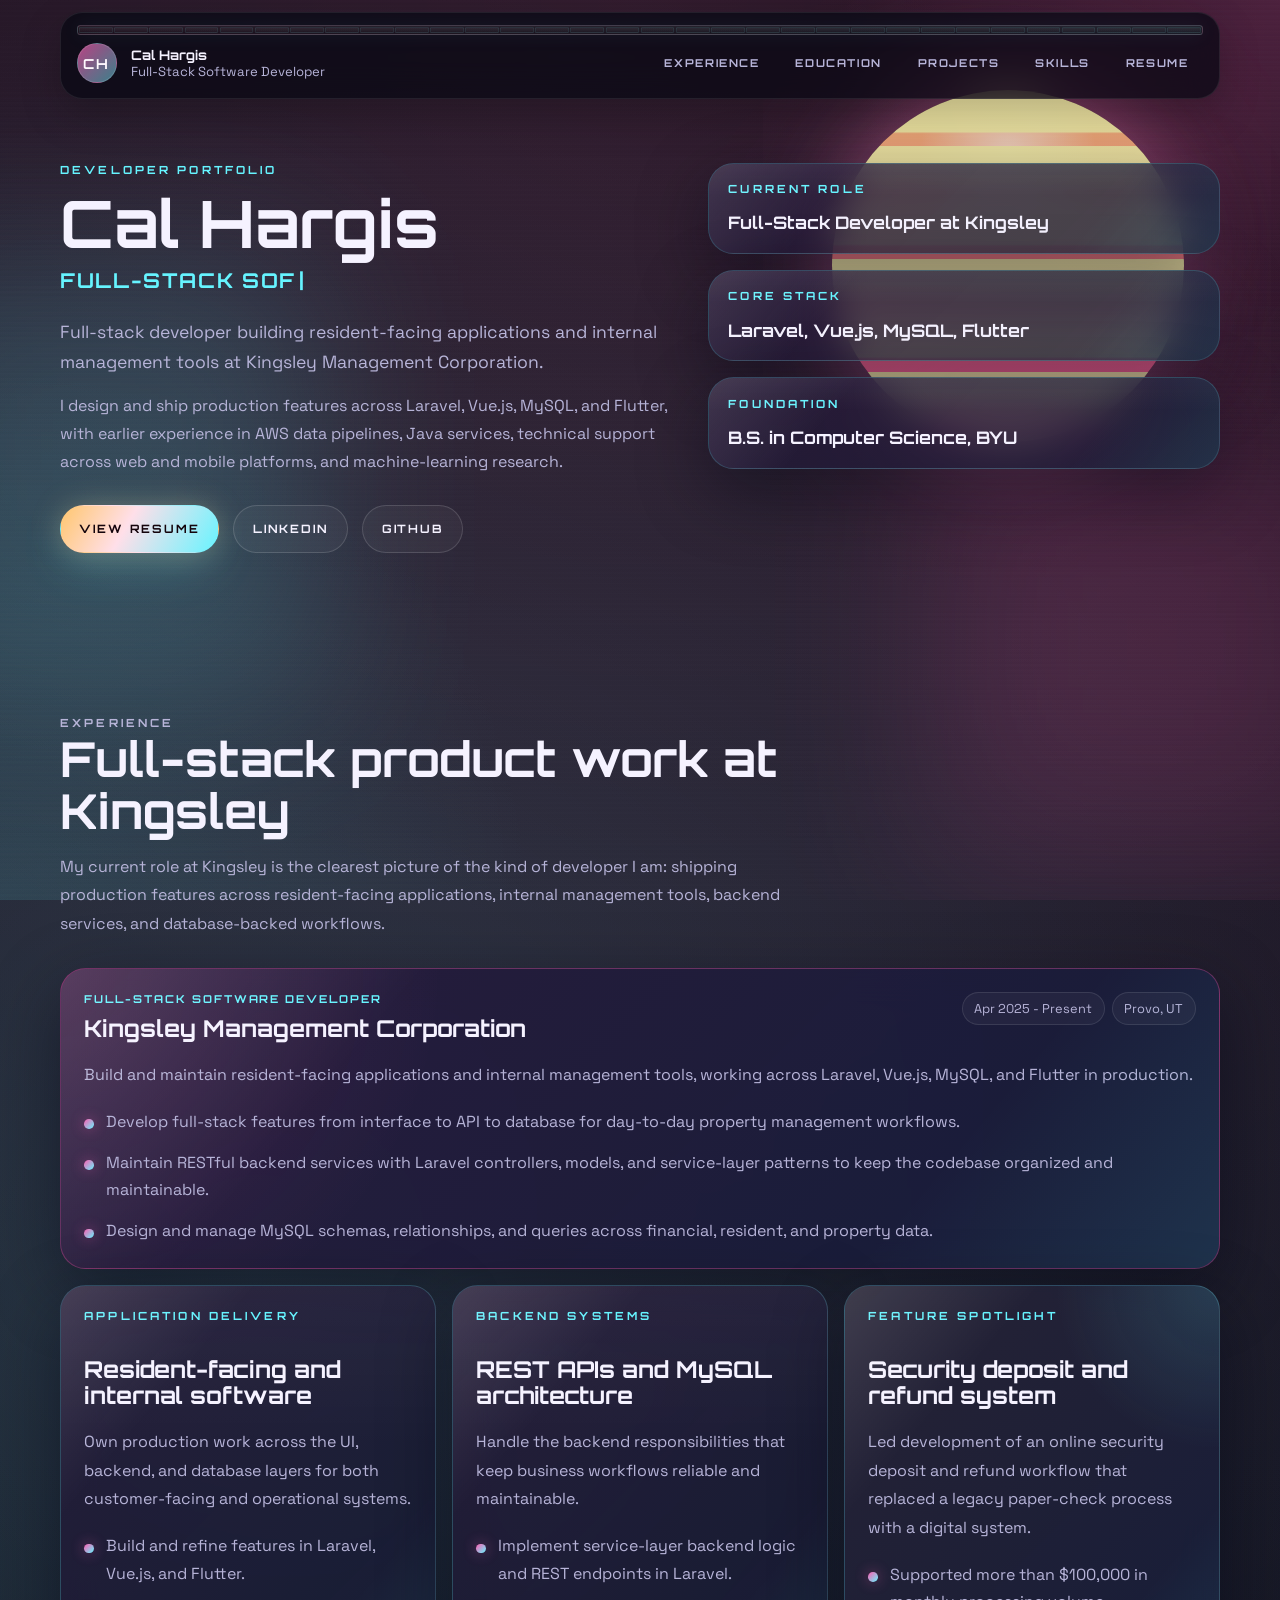
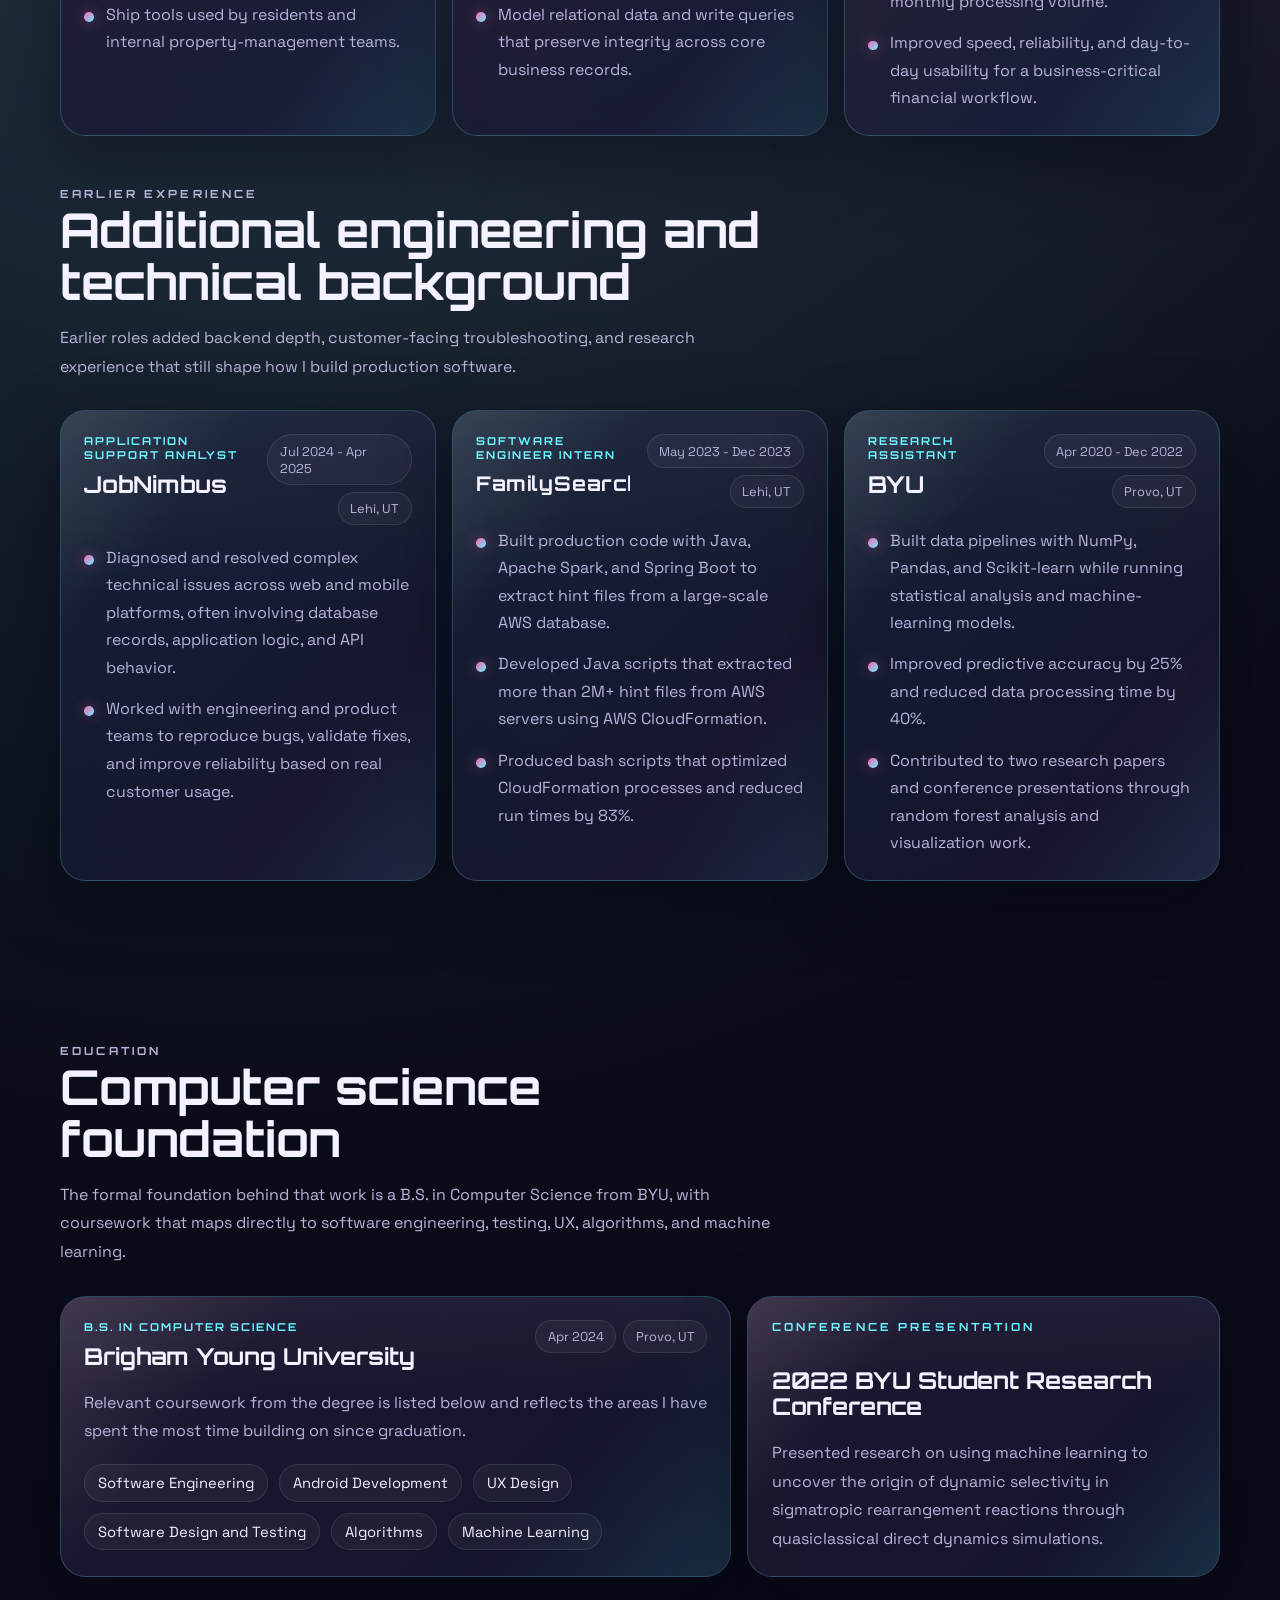
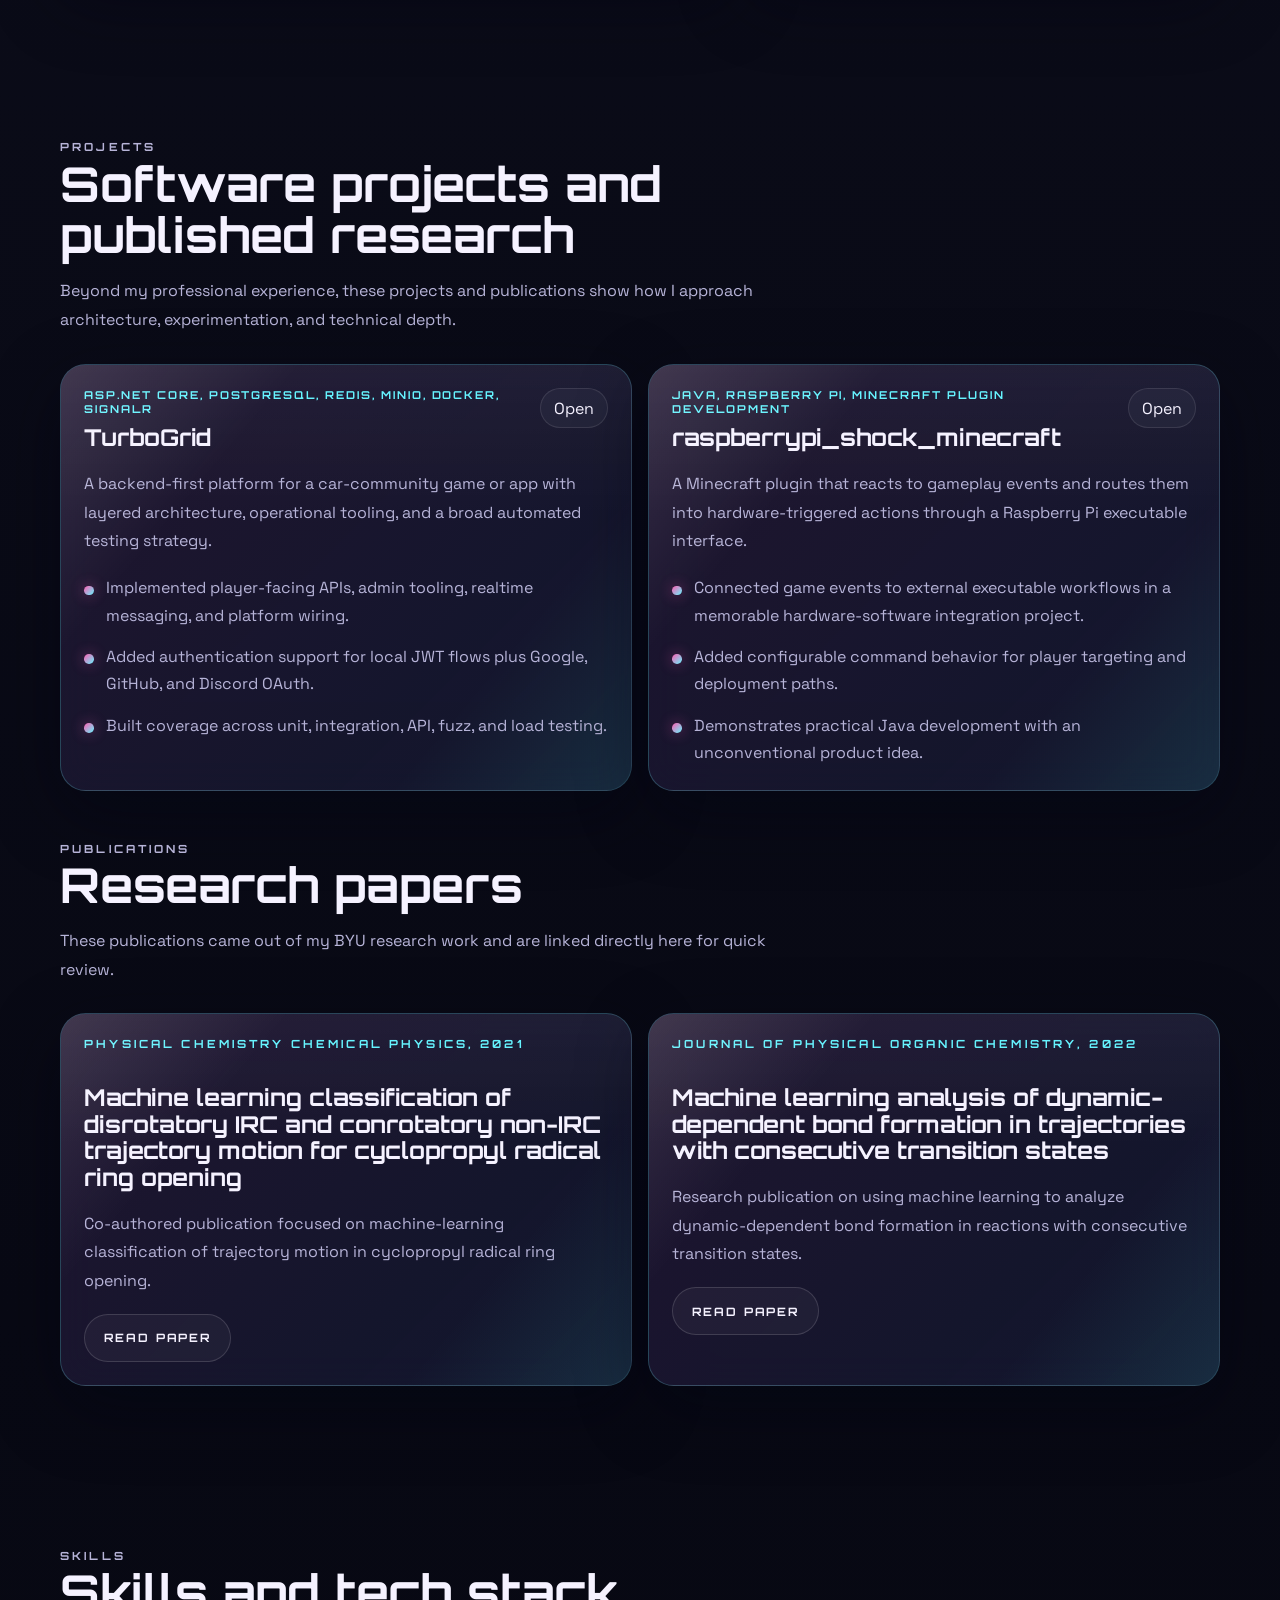
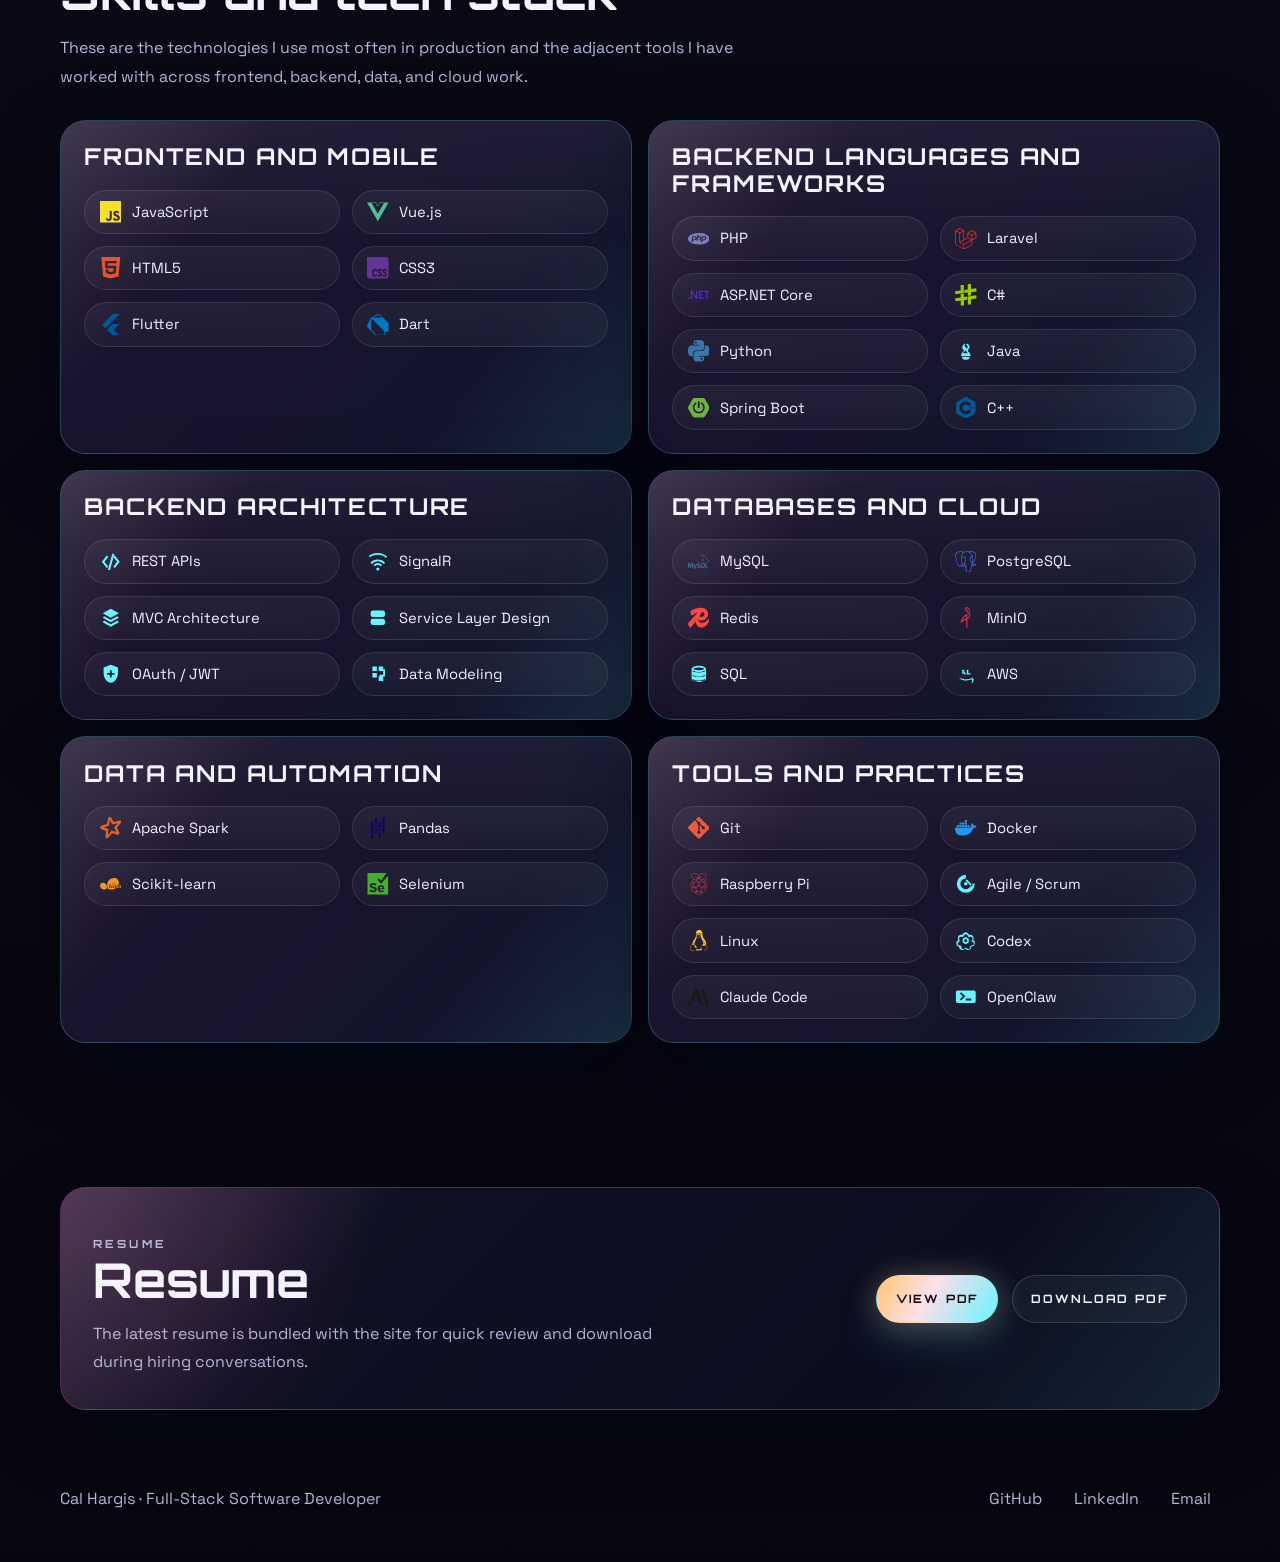
==== index.html @ a271d15d "Recreate portfolio as static resume site" ====
<!doctype html>
<html lang="en">
  <head>
    <meta charset="utf-8" />
    <meta name="viewport" content="width=device-width, initial-scale=1" />
    <title>Cal Hargis | Full-Stack Software Developer</title>
    <meta
      name="description"
      content="Developer portfolio for Cal Hargis featuring experience, education, projects, research publications, and a downloadable resume."
    />
    <meta name="theme-color" content="#070712" />
    <link rel="canonical" href="https://calhargis.github.io/resume/" />
    <link rel="icon" type="image/svg+xml" href="favicon.svg" />
    <meta property="og:type" content="website" />
    <meta
      property="og:title"
      content="Cal Hargis | Full-Stack Software Developer"
    />
    <meta
      property="og:description"
      content="Developer portfolio for Cal Hargis featuring experience, education, projects, research publications, and a downloadable resume."
    />
    <link rel="stylesheet" href="_astro/index@_@astro.D9ULiLFI.css" />
  </head>
  <body>
    <div class="page-shell">
      <div class="scene" aria-hidden="true">
        <div class="scene__sky"></div>
        <div class="scene__sun"></div>
        <div class="scene__glow scene__glow--left"></div>
        <div class="scene__glow scene__glow--right"></div>
        <div class="scene__grid"></div>
        <div class="scene__scanlines"></div>
        <div class="scene__noise"></div>
      </div>
      <header class="topbar">
        <div class="topbar__progress" aria-hidden="true">
          <div class="topbar__progress-track">
            <div class="topbar__progress-segments">
              <span
                class="topbar__progress-segment"
                data-progress-segment="0"
              ></span
              ><span
                class="topbar__progress-segment"
                data-progress-segment="1"
              ></span
              ><span
                class="topbar__progress-segment"
                data-progress-segment="2"
              ></span
              ><span
                class="topbar__progress-segment"
                data-progress-segment="3"
              ></span
              ><span
                class="topbar__progress-segment"
                data-progress-segment="4"
              ></span
              ><span
                class="topbar__progress-segment"
                data-progress-segment="5"
              ></span
              ><span
                class="topbar__progress-segment"
                data-progress-segment="6"
              ></span
              ><span
                class="topbar__progress-segment"
                data-progress-segment="7"
              ></span
              ><span
                class="topbar__progress-segment"
                data-progress-segment="8"
              ></span
              ><span
                class="topbar__progress-segment"
                data-progress-segment="9"
              ></span
              ><span
                class="topbar__progress-segment"
                data-progress-segment="10"
              ></span
              ><span
                class="topbar__progress-segment"
                data-progress-segment="11"
              ></span
              ><span
                class="topbar__progress-segment"
                data-progress-segment="12"
              ></span
              ><span
                class="topbar__progress-segment"
                data-progress-segment="13"
              ></span
              ><span
                class="topbar__progress-segment"
                data-progress-segment="14"
              ></span
              ><span
                class="topbar__progress-segment"
                data-progress-segment="15"
              ></span
              ><span
                class="topbar__progress-segment"
                data-progress-segment="16"
              ></span
              ><span
                class="topbar__progress-segment"
                data-progress-segment="17"
              ></span
              ><span
                class="topbar__progress-segment"
                data-progress-segment="18"
              ></span
              ><span
                class="topbar__progress-segment"
                data-progress-segment="19"
              ></span
              ><span
                class="topbar__progress-segment"
                data-progress-segment="20"
              ></span
              ><span
                class="topbar__progress-segment"
                data-progress-segment="21"
              ></span
              ><span
                class="topbar__progress-segment"
                data-progress-segment="22"
              ></span
              ><span
                class="topbar__progress-segment"
                data-progress-segment="23"
              ></span
              ><span
                class="topbar__progress-segment"
                data-progress-segment="24"
              ></span
              ><span
                class="topbar__progress-segment"
                data-progress-segment="25"
              ></span
              ><span
                class="topbar__progress-segment"
                data-progress-segment="26"
              ></span
              ><span
                class="topbar__progress-segment"
                data-progress-segment="27"
              ></span
              ><span
                class="topbar__progress-segment"
                data-progress-segment="28"
              ></span
              ><span
                class="topbar__progress-segment"
                data-progress-segment="29"
              ></span
              ><span
                class="topbar__progress-segment"
                data-progress-segment="30"
              ></span
              ><span
                class="topbar__progress-segment"
                data-progress-segment="31"
              ></span>
            </div>
          </div>
        </div>
        <a class="topbar__brand" href="#top">
          <span class="topbar__brand-mark">CH</span>
          <span class="topbar__brand-copy">
            <span>Cal Hargis</span> <span>Full-Stack Software Developer</span>
          </span>
        </a>
        <nav class="topbar__nav" aria-label="Primary">
          <a href="#experience">Experience</a>
          <a href="#education">Education</a> <a href="#projects">Projects</a>
          <a href="#skills">Skills</a> <a href="#resume">Resume</a>
        </nav>
      </header>
      <main>
        <section class="hero section" id="top">
          <div class="hero__copy reveal" data-reveal>
            <p class="eyebrow">Developer portfolio</p>
            <h1 class="hero__name">Cal Hargis</h1>
            <div class="hero__typewriter" aria-label="Professional focus">
              <span class="typewriter-text" id="typewriter"></span>
              <span class="typewriter-cursor" aria-hidden="true">|</span>
            </div>
            <p class="hero__lede">
              Full-stack developer building resident-facing applications and
              internal management tools at Kingsley Management Corporation.
            </p>
            <p class="hero__summary">
              I design and ship production features across Laravel, Vue.js,
              MySQL, and Flutter, with earlier experience in AWS data pipelines,
              Java services, technical support across web and mobile platforms,
              and machine-learning research.
            </p>
            <div class="hero__actions">
              <a
                class="button button--primary"
                href="resume.pdf"
                target="_blank"
                rel="noreferrer"
              >
                View Resume
              </a>
              <a
                class="button button--ghost"
                href="https://www.linkedin.com/in/calhargis"
                target="_blank"
                rel="noreferrer"
              >
                LinkedIn
              </a>
              <a
                class="button button--ghost"
                href="https://github.com/calhargis"
                target="_blank"
                rel="noreferrer"
              >
                GitHub
              </a>
            </div>
          </div>
          <div class="hero__facts">
            <article class="fact-card reveal" data-reveal>
              <p class="eyebrow">Current role</p>
              <h2>Full-Stack Developer at Kingsley</h2>
            </article>
            <article class="fact-card reveal" data-reveal>
              <p class="eyebrow">Core stack</p>
              <h2>Laravel, Vue.js, MySQL, Flutter</h2>
            </article>
            <article class="fact-card reveal" data-reveal>
              <p class="eyebrow">Foundation</p>
              <h2>B.S. in Computer Science, BYU</h2>
            </article>
          </div>
        </section>
        <section class="section" id="experience">
          <div class="section-heading reveal" data-reveal>
            <p class="eyebrow">Experience</p>
            <h2>Full-stack product work at Kingsley</h2>
            <p>
              My current role at Kingsley is the clearest picture of the kind of
              developer I am: shipping production features across
              resident-facing applications, internal management tools, backend
              services, and database-backed workflows.
            </p>
          </div>
          <div class="kingsley-layout">
            <article
              class="feature-card feature-card--primary kingsley-overview reveal"
              data-reveal
            >
              <div class="feature-card__meta">
                <div class="feature-card__identity">
                  <p class="feature-card__role">
                    Full-Stack Software Developer
                  </p>
                  <h3>Kingsley Management Corporation</h3>
                </div>
                <div class="meta-badges">
                  <span>Apr 2025 - Present</span> <span>Provo, UT</span>
                </div>
              </div>
              <p class="feature-card__summary">
                Build and maintain resident-facing applications and internal
                management tools, working across Laravel, Vue.js, MySQL, and
                Flutter in production.
              </p>
              <ul class="accent-list">
                <li>
                  Develop full-stack features from interface to API to database
                  for day-to-day property management workflows.
                </li>
                <li>
                  Maintain RESTful backend services with Laravel controllers,
                  models, and service-layer patterns to keep the codebase
                  organized and maintainable.
                </li>
                <li>
                  Design and manage MySQL schemas, relationships, and queries
                  across financial, resident, and property data.
                </li>
              </ul>
            </article>
            <div class="kingsley-grid">
              <article class="feature-card kingsley-card reveal" data-reveal>
                <p class="eyebrow">Application delivery</p>
                <h3>Resident-facing and internal software</h3>
                <p class="feature-card__summary">
                  Own production work across the UI, backend, and database
                  layers for both customer-facing and operational systems.
                </p>
                <ul class="accent-list">
                  <li>
                    Build and refine features in Laravel, Vue.js, and Flutter.
                  </li>
                  <li>
                    Ship tools used by residents and internal
                    property-management teams.
                  </li>
                </ul>
              </article>
              <article class="feature-card kingsley-card reveal" data-reveal>
                <p class="eyebrow">Backend systems</p>
                <h3>REST APIs and MySQL architecture</h3>
                <p class="feature-card__summary">
                  Handle the backend responsibilities that keep business
                  workflows reliable and maintainable.
                </p>
                <ul class="accent-list">
                  <li>
                    Implement service-layer backend logic and REST endpoints in
                    Laravel.
                  </li>
                  <li>
                    Model relational data and write queries that preserve
                    integrity across core business records.
                  </li>
                </ul>
              </article>
              <article
                class="feature-card kingsley-card feature-card--spotlight reveal"
                data-reveal
              >
                <p class="eyebrow">Feature spotlight</p>
                <h3>Security deposit and refund system</h3>
                <p class="feature-card__summary">
                  Led development of an online security deposit and refund
                  workflow that replaced a legacy paper-check process with a
                  digital system.
                </p>
                <ul class="accent-list">
                  <li>
                    Supported more than $100,000 in monthly processing volume.
                  </li>
                  <li>
                    Improved speed, reliability, and day-to-day usability for a
                    business-critical financial workflow.
                  </li>
                </ul>
              </article>
            </div>
          </div>
          <div class="section-heading section-heading--sub reveal" data-reveal>
            <p class="eyebrow">Earlier experience</p>
            <h2>Additional engineering and technical background</h2>
            <p>
              Earlier roles added backend depth, customer-facing
              troubleshooting, and research experience that still shape how I
              build production software.
            </p>
          </div>
          <div class="supporting-grid supporting-grid--experience">
            <article
              class="feature-card feature-card--supporting reveal"
              data-reveal
            >
              <div class="feature-card__meta">
                <div class="feature-card__identity">
                  <p class="feature-card__role">Application Support Analyst</p>
                  <h3 data-fit-single-line data-fit-min="18">JobNimbus</h3>
                </div>
                <div class="meta-badges">
                  <span>Jul 2024 - Apr 2025</span> <span>Lehi, UT</span>
                </div>
              </div>
              <ul class="accent-list">
                <li>
                  Diagnosed and resolved complex technical issues across web and
                  mobile platforms, often involving database records,
                  application logic, and API behavior.
                </li>
                <li>
                  Worked with engineering and product teams to reproduce bugs,
                  validate fixes, and improve reliability based on real customer
                  usage.
                </li>
              </ul>
            </article>
            <article
              class="feature-card feature-card--supporting reveal"
              data-reveal
            >
              <div class="feature-card__meta">
                <div class="feature-card__identity">
                  <p class="feature-card__role">Software Engineer Intern</p>
                  <h3 data-fit-single-line data-fit-min="18">FamilySearch</h3>
                </div>
                <div class="meta-badges">
                  <span>May 2023 - Dec 2023</span> <span>Lehi, UT</span>
                </div>
              </div>
              <ul class="accent-list">
                <li>
                  Built production code with Java, Apache Spark, and Spring Boot
                  to extract hint files from a large-scale AWS database.
                </li>
                <li>
                  Developed Java scripts that extracted more than 2M+ hint files
                  from AWS servers using AWS CloudFormation.
                </li>
                <li>
                  Produced bash scripts that optimized CloudFormation processes
                  and reduced run times by 83%.
                </li>
              </ul>
            </article>
            <article
              class="feature-card feature-card--supporting reveal"
              data-reveal
            >
              <div class="feature-card__meta">
                <div class="feature-card__identity">
                  <p class="feature-card__role">Research Assistant</p>
                  <h3 data-fit-single-line data-fit-min="18">BYU</h3>
                </div>
                <div class="meta-badges">
                  <span>Apr 2020 - Dec 2022</span> <span>Provo, UT</span>
                </div>
              </div>
              <ul class="accent-list">
                <li>
                  Built data pipelines with NumPy, Pandas, and Scikit-learn
                  while running statistical analysis and machine-learning
                  models.
                </li>
                <li>
                  Improved predictive accuracy by 25% and reduced data
                  processing time by 40%.
                </li>
                <li>
                  Contributed to two research papers and conference
                  presentations through random forest analysis and visualization
                  work.
                </li>
              </ul>
            </article>
          </div>
        </section>
        <section class="section" id="education">
          <div class="section-heading reveal" data-reveal>
            <p class="eyebrow">Education</p>
            <h2>Computer science foundation</h2>
            <p>
              The formal foundation behind that work is a B.S. in Computer
              Science from BYU, with coursework that maps directly to software
              engineering, testing, UX, algorithms, and machine learning.
            </p>
          </div>
          <div class="education-grid">
            <article class="feature-card reveal" data-reveal>
              <div class="feature-card__meta">
                <div>
                  <p class="feature-card__role">B.S. in Computer Science</p>
                  <h3>Brigham Young University</h3>
                </div>
                <div class="meta-badges">
                  <span>Apr 2024</span> <span>Provo, UT</span>
                </div>
              </div>
              <p class="feature-card__summary">
                Relevant coursework from the degree is listed below and reflects
                the areas I have spent the most time building on since
                graduation.
              </p>
              <ul class="tag-list">
                <li>Software Engineering</li>
                <li>Android Development</li>
                <li>UX Design</li>
                <li>Software Design and Testing</li>
                <li>Algorithms</li>
                <li>Machine Learning</li>
              </ul>
            </article>
            <article class="feature-card reveal" data-reveal>
              <p class="eyebrow">Conference presentation</p>
              <h3>2022 BYU Student Research Conference</h3>
              <p class="feature-card__summary">
                Presented research on using machine learning to uncover the
                origin of dynamic selectivity in sigmatropic rearrangement
                reactions through quasiclassical direct dynamics simulations.
              </p>
            </article>
          </div>
        </section>
        <section class="section" id="projects">
          <div class="section-heading reveal" data-reveal>
            <p class="eyebrow">Projects</p>
            <h2>Software projects and published research</h2>
            <p>
              Beyond my professional experience, these projects and publications
              show how I approach architecture, experimentation, and technical
              depth.
            </p>
          </div>
          <div class="project-grid">
            <article class="project-card reveal" data-reveal>
              <div class="project-card__header">
                <div>
                  <p class="project-card__stack">
                    ASP.NET Core, PostgreSQL, Redis, MinIO, Docker, SignalR
                  </p>
                  <h3>TurboGrid</h3>
                </div>
                <a
                  href="https://github.com/calhargis/TurboGrid"
                  target="_blank"
                  rel="noreferrer"
                >
                  Open
                </a>
              </div>
              <p class="project-card__summary">
                A backend-first platform for a car-community game or app with
                layered architecture, operational tooling, and a broad automated
                testing strategy.
              </p>
              <ul class="project-card__highlights">
                <li>
                  Implemented player-facing APIs, admin tooling, realtime
                  messaging, and platform wiring.
                </li>
                <li>
                  Added authentication support for local JWT flows plus Google,
                  GitHub, and Discord OAuth.
                </li>
                <li>
                  Built coverage across unit, integration, API, fuzz, and load
                  testing.
                </li>
              </ul>
            </article>
            <article class="project-card reveal" data-reveal>
              <div class="project-card__header">
                <div>
                  <p class="project-card__stack">
                    Java, Raspberry Pi, Minecraft plugin development
                  </p>
                  <h3>raspberrypi_shock_minecraft</h3>
                </div>
                <a
                  href="https://github.com/calhargis/raspberrypi_shock_minecraft"
                  target="_blank"
                  rel="noreferrer"
                >
                  Open
                </a>
              </div>
              <p class="project-card__summary">
                A Minecraft plugin that reacts to gameplay events and routes
                them into hardware-triggered actions through a Raspberry Pi
                executable interface.
              </p>
              <ul class="project-card__highlights">
                <li>
                  Connected game events to external executable workflows in a
                  memorable hardware-software integration project.
                </li>
                <li>
                  Added configurable command behavior for player targeting and
                  deployment paths.
                </li>
                <li>
                  Demonstrates practical Java development with an unconventional
                  product idea.
                </li>
              </ul>
            </article>
          </div>
          <div class="section-heading section-heading--sub reveal" data-reveal>
            <p class="eyebrow">Publications</p>
            <h2>Research papers</h2>
            <p>
              These publications came out of my BYU research work and are linked
              directly here for quick review.
            </p>
          </div>
          <div class="publication-grid">
            <article class="feature-card publication-card reveal" data-reveal>
              <p class="eyebrow">Physical Chemistry Chemical Physics, 2021</p>
              <h3>
                Machine learning classification of disrotatory IRC and
                conrotatory non-IRC trajectory motion for cyclopropyl radical
                ring opening
              </h3>
              <p class="feature-card__summary">
                Co-authored publication focused on machine-learning
                classification of trajectory motion in cyclopropyl radical ring
                opening.
              </p>
              <a
                class="button button--ghost"
                href="https://pubs.rsc.org/en/content/articlelanding/2021/cp/d1cp00612f"
                target="_blank"
                rel="noreferrer"
              >
                Read Paper
              </a>
            </article>
            <article class="feature-card publication-card reveal" data-reveal>
              <p class="eyebrow">Journal of Physical Organic Chemistry, 2022</p>
              <h3>
                Machine learning analysis of dynamic-dependent bond formation in
                trajectories with consecutive transition states
              </h3>
              <p class="feature-card__summary">
                Research publication on using machine learning to analyze
                dynamic-dependent bond formation in reactions with consecutive
                transition states.
              </p>
              <a
                class="button button--ghost"
                href="https://onlinelibrary.wiley.com/doi/10.1002/poc.4405?af=R"
                target="_blank"
                rel="noreferrer"
              >
                Read Paper
              </a>
            </article>
          </div>
        </section>
        <section class="section" id="skills">
          <div class="section-heading reveal" data-reveal>
            <p class="eyebrow">Skills</p>
            <h2>Skills and tech stack</h2>
            <p>
              These are the technologies I use most often in production and the
              adjacent tools I have worked with across frontend, backend, data,
              and cloud work.
            </p>
          </div>
          <div class="skills-grid">
            <article
              class="feature-card skill-category-card reveal"
              data-reveal
            >
              <h3 class="skill-category-card__title">Frontend And Mobile</h3>
              <ul class="skill-list">
                <li class="skill-pill">
                  <span class="skill-pill__icon" aria-hidden="true">
                    <svg
                      class="skill-icon-svg"
                      viewBox="0 0 24 24"
                      aria-hidden="true"
                      focusable="false"
                    >
                      <path
                        d="M0 0h24v24H0V0zm22.034 18.276c-.175-1.095-.888-2.015-3.003-2.873-.736-.345-1.554-.585-1.797-1.14-.091-.33-.105-.51-.046-.705.15-.646.915-.84 1.515-.66.39.12.75.42.976.9 1.034-.676 1.034-.676 1.755-1.125-.27-.42-.404-.601-.586-.78-.63-.705-1.469-1.065-2.834-1.034l-.705.089c-.676.165-1.32.525-1.71 1.005-1.14 1.291-.811 3.541.569 4.471 1.365 1.02 3.361 1.244 3.616 2.205.24 1.17-.87 1.545-1.966 1.41-.811-.18-1.26-.586-1.755-1.336l-1.83 1.051c.21.48.45.689.81 1.109 1.74 1.756 6.09 1.666 6.871-1.004.029-.09.24-.705.074-1.65l.046.067zm-8.983-7.245h-2.248c0 1.938-.009 3.864-.009 5.805 0 1.232.063 2.363-.138 2.711-.33.689-1.18.601-1.566.48-.396-.196-.597-.466-.83-.855-.063-.105-.11-.196-.127-.196l-1.825 1.125c.305.63.75 1.172 1.324 1.517.855.51 2.004.675 3.207.405.783-.226 1.458-.691 1.811-1.411.51-.93.402-2.07.397-3.346.012-2.054 0-4.109 0-6.179l.004-.056z"
                        fill="#F7DF1E"
                      ></path>
                    </svg>
                  </span>
                  <span>JavaScript</span>
                </li>
                <li class="skill-pill">
                  <span class="skill-pill__icon" aria-hidden="true">
                    <svg
                      class="skill-icon-svg"
                      viewBox="0 0 24 24"
                      aria-hidden="true"
                      focusable="false"
                    >
                      <path
                        d="M24,1.61H14.06L12,5.16,9.94,1.61H0L12,22.39ZM12,14.08,5.16,2.23H9.59L12,6.41l2.41-4.18h4.43Z"
                        fill="#4FC08D"
                      ></path>
                    </svg>
                  </span>
                  <span>Vue.js</span>
                </li>
                <li class="skill-pill">
                  <span class="skill-pill__icon" aria-hidden="true">
                    <svg
                      class="skill-icon-svg"
                      viewBox="0 0 24 24"
                      aria-hidden="true"
                      focusable="false"
                    >
                      <path
                        d="M1.5 0h21l-1.91 21.563L11.977 24l-8.564-2.438L1.5 0zm7.031 9.75l-.232-2.718 10.059.003.23-2.622L5.412 4.41l.698 8.01h9.126l-.326 3.426-2.91.804-2.955-.81-.188-2.11H6.248l.33 4.171L12 19.351l5.379-1.443.744-8.157H8.531z"
                        fill="#E34F26"
                      ></path>
                    </svg>
                  </span>
                  <span>HTML5</span>
                </li>
                <li class="skill-pill">
                  <span class="skill-pill__icon" aria-hidden="true">
                    <svg
                      class="skill-icon-svg"
                      viewBox="0 0 24 24"
                      aria-hidden="true"
                      focusable="false"
                    >
                      <path
                        d="M0 0v20.16A3.84 3.84 0 0 0 3.84 24h16.32A3.84 3.84 0 0 0 24 20.16V3.84A3.84 3.84 0 0 0 20.16 0Zm14.256 13.08c1.56 0 2.28 1.08 2.304 2.64h-1.608c.024-.288-.048-.6-.144-.84-.096-.192-.288-.264-.552-.264-.456 0-.696.264-.696.84-.024.576.288.888.768 1.08.72.288 1.608.744 1.92 1.296q.432.648.432 1.656c0 1.608-.912 2.592-2.496 2.592-1.656 0-2.4-1.032-2.424-2.688h1.68c0 .792.264 1.176.792 1.176.264 0 .456-.072.552-.24.192-.312.24-1.176-.048-1.512-.312-.408-.912-.6-1.32-.816q-.828-.396-1.224-.936c-.24-.36-.36-.888-.36-1.536 0-1.44.936-2.472 2.424-2.448m5.4 0c1.584 0 2.304 1.08 2.328 2.64h-1.608c0-.288-.048-.6-.168-.84-.096-.192-.264-.264-.528-.264-.48 0-.72.264-.72.84s.288.888.792 1.08c.696.288 1.608.744 1.92 1.296.264.432.408.984.408 1.656.024 1.608-.888 2.592-2.472 2.592-1.68 0-2.424-1.056-2.448-2.688h1.68c0 .744.264 1.176.792 1.176.264 0 .456-.072.552-.24.216-.312.264-1.176-.048-1.512-.288-.408-.888-.6-1.32-.816-.552-.264-.96-.576-1.2-.936s-.36-.888-.36-1.536c-.024-1.44.912-2.472 2.4-2.448m-11.031.018c.711-.006 1.419.198 1.839.63.432.432.672 1.128.648 1.992H9.336c.024-.456-.096-.792-.432-.96-.312-.144-.768-.048-.888.24-.12.264-.192.576-.168.864v3.504c0 .744.264 1.128.768 1.128a.65.65 0 0 0 .552-.264c.168-.24.192-.552.168-.84h1.776c.096 1.632-.984 2.712-2.568 2.688-1.536 0-2.496-.864-2.472-2.472v-4.032c0-.816.24-1.44.696-1.848.432-.408 1.146-.624 1.857-.63"
                        fill="#663399"
                      ></path>
                    </svg>
                  </span>
                  <span>CSS3</span>
                </li>
                <li class="skill-pill">
                  <span class="skill-pill__icon" aria-hidden="true">
                    <svg
                      class="skill-icon-svg"
                      viewBox="0 0 24 24"
                      aria-hidden="true"
                      focusable="false"
                    >
                      <path
                        d="M14.314 0L2.3 12 6 15.7 21.684.013h-7.357zm.014 11.072L7.857 17.53l6.47 6.47H21.7l-6.46-6.468 6.46-6.46h-7.37z"
                        fill="#02569B"
                      ></path>
                    </svg>
                  </span>
                  <span>Flutter</span>
                </li>
                <li class="skill-pill">
                  <span class="skill-pill__icon" aria-hidden="true">
                    <svg
                      class="skill-icon-svg"
                      viewBox="0 0 24 24"
                      aria-hidden="true"
                      focusable="false"
                    >
                      <path
                        d="M4.105 4.105S9.158 1.58 11.684.316a3.079 3.079 0 0 1 1.481-.315c.766.047 1.677.788 1.677.788L24 9.948v9.789h-4.263V24H9.789l-9-9C.303 14.5 0 13.795 0 13.105c0-.319.18-.818.316-1.105l3.789-7.895zm.679.679v11.787c.002.543.021 1.024.498 1.508L10.204 23h8.533v-4.263L4.784 4.784zm12.055-.678c-.899-.896-1.809-1.78-2.74-2.643-.302-.267-.567-.468-1.07-.462-.37.014-.87.195-.87.195L6.341 4.105l10.498.001z"
                        fill="#0175C2"
                      ></path>
                    </svg>
                  </span>
                  <span>Dart</span>
                </li>
              </ul>
            </article>
            <article
              class="feature-card skill-category-card reveal"
              data-reveal
            >
              <h3 class="skill-category-card__title">
                Backend Languages And Frameworks
              </h3>
              <ul class="skill-list">
                <li class="skill-pill">
                  <span class="skill-pill__icon" aria-hidden="true">
                    <svg
                      class="skill-icon-svg"
                      viewBox="0 0 24 24"
                      aria-hidden="true"
                      focusable="false"
                    >
                      <path
                        d="M7.01 10.207h-.944l-.515 2.648h.838c.556 0 .97-.105 1.242-.314.272-.21.455-.559.55-1.049.092-.47.05-.802-.124-.995-.175-.193-.523-.29-1.047-.29zM12 5.688C5.373 5.688 0 8.514 0 12s5.373 6.313 12 6.313S24 15.486 24 12c0-3.486-5.373-6.312-12-6.312zm-3.26 7.451c-.261.25-.575.438-.917.551-.336.108-.765.164-1.285.164H5.357l-.327 1.681H3.652l1.23-6.326h2.65c.797 0 1.378.209 1.744.628.366.418.476 1.002.33 1.752a2.836 2.836 0 0 1-.305.847c-.143.255-.33.49-.561.703zm4.024.715l.543-2.799c.063-.318.039-.536-.068-.651-.107-.116-.336-.174-.687-.174H11.46l-.704 3.625H9.388l1.23-6.327h1.367l-.327 1.682h1.218c.767 0 1.295.134 1.586.401s.378.7.263 1.299l-.572 2.944h-1.389zm7.597-2.265a2.782 2.782 0 0 1-.305.847c-.143.255-.33.49-.561.703a2.44 2.44 0 0 1-.917.551c-.336.108-.765.164-1.286.164h-1.18l-.327 1.682h-1.378l1.23-6.326h2.649c.797 0 1.378.209 1.744.628.366.417.477 1.001.331 1.751zM17.766 10.207h-.943l-.516 2.648h.838c.557 0 .971-.105 1.242-.314.272-.21.455-.559.551-1.049.092-.47.049-.802-.125-.995s-.524-.29-1.047-.29z"
                        fill="#777BB4"
                      ></path>
                    </svg>
                  </span>
                  <span>PHP</span>
                </li>
                <li class="skill-pill">
                  <span class="skill-pill__icon" aria-hidden="true">
                    <svg
                      class="skill-icon-svg"
                      viewBox="0 0 24 24"
                      aria-hidden="true"
                      focusable="false"
                    >
                      <path
                        d="M23.642 5.43a.364.364 0 01.014.1v5.149c0 .135-.073.26-.189.326l-4.323 2.49v4.934a.378.378 0 01-.188.326L9.93 23.949a.316.316 0 01-.066.027c-.008.002-.016.008-.024.01a.348.348 0 01-.192 0c-.011-.002-.02-.008-.03-.012-.02-.008-.042-.014-.062-.025L.533 18.755a.376.376 0 01-.189-.326V2.974c0-.033.005-.066.014-.098.003-.012.01-.02.014-.032a.369.369 0 01.023-.058c.004-.013.015-.022.023-.033l.033-.045c.012-.01.025-.018.037-.027.014-.012.027-.024.041-.034H.53L5.043.05a.375.375 0 01.375 0L9.93 2.647h.002c.015.01.027.021.04.033l.038.027c.013.014.02.03.033.045.008.011.02.021.025.033.01.02.017.038.024.058.003.011.01.021.013.032.01.031.014.064.014.098v9.652l3.76-2.164V5.527c0-.033.004-.066.013-.098.003-.01.01-.02.013-.032a.487.487 0 01.024-.059c.007-.012.018-.02.025-.033.012-.015.021-.03.033-.043.012-.012.025-.02.037-.028.014-.01.026-.023.041-.032h.001l4.513-2.598a.375.375 0 01.375 0l4.513 2.598c.016.01.027.021.042.031.012.01.025.018.036.028.013.014.022.03.034.044.008.012.019.021.024.033.011.02.018.04.024.06.006.01.012.021.015.032zm-.74 5.032V6.179l-1.578.908-2.182 1.256v4.283zm-4.51 7.75v-4.287l-2.147 1.225-6.126 3.498v4.325zM1.093 3.624v14.588l8.273 4.761v-4.325l-4.322-2.445-.002-.003H5.04c-.014-.01-.025-.021-.04-.031-.011-.01-.024-.018-.035-.027l-.001-.002c-.013-.012-.021-.025-.031-.04-.01-.011-.021-.022-.028-.036h-.002c-.008-.014-.013-.031-.02-.047-.006-.016-.014-.027-.018-.043a.49.49 0 01-.008-.057c-.002-.014-.006-.027-.006-.041V5.789l-2.18-1.257zM5.23.81L1.47 2.974l3.76 2.164 3.758-2.164zm1.956 13.505l2.182-1.256V3.624l-1.58.91-2.182 1.255v9.435zm11.581-10.95l-3.76 2.163 3.76 2.163 3.759-2.164zm-.376 4.978L16.21 7.087 14.63 6.18v4.283l2.182 1.256 1.58.908zm-8.65 9.654l5.514-3.148 2.756-1.572-3.757-2.163-4.323 2.489-3.941 2.27z"
                        fill="#FF2D20"
                      ></path>
                    </svg>
                  </span>
                  <span>Laravel</span>
                </li>
                <li class="skill-pill">
                  <span class="skill-pill__icon" aria-hidden="true">
                    <svg
                      class="skill-icon-svg"
                      viewBox="0 0 24 24"
                      aria-hidden="true"
                      focusable="false"
                    >
                      <path
                        d="M24 8.77h-2.468v7.565h-1.425V8.77h-2.462V7.53H24zm-6.852 7.565h-4.821V7.53h4.63v1.24h-3.205v2.494h2.953v1.234h-2.953v2.604h3.396zm-6.708 0H8.882L4.78 9.863a2.896 2.896 0 0 1-.258-.51h-.036c.032.189.048.592.048 1.21v5.772H3.157V7.53h1.659l3.965 6.32c.167.261.275.442.323.54h.024c-.04-.233-.06-.629-.06-1.185V7.529h1.372zm-8.703-.693a.868.829 0 0 1-.869.829.868.829 0 0 1-.868-.83.868.829 0 0 1 .868-.828.868.829 0 0 1 .869.829Z"
                        fill="#512BD4"
                      ></path>
                    </svg>
                  </span>
                  <span>ASP.NET Core</span>
                </li>
                <li class="skill-pill">
                  <span class="skill-pill__icon" aria-hidden="true">
                    <svg
                      class="skill-icon-svg"
                      viewBox="0 0 24 24"
                      aria-hidden="true"
                      focusable="false"
                    >
                      <path
                        d="M14.2209.0875v5.9613l-3.7433.5012v3.5233l3.7433-.5012v3.5735l3.492-.4672V9.1047L24 8.2634l-.4631-3.4613-5.824.7794V.0875zM6.287 1.145v5.9618L0 7.9483l.4634 3.4613 5.8514-.7834 3.4644-.4637V1.145zm3.5198 9.7185l-3.492.4675v3.578l-6.183.8276.4633 3.4613 5.8239-.7796v5.4942h3.492v-5.962l3.6114-.4834V13.944l-3.7156.4973zm13.73 1.7405l-5.824.779-3.492.4673v9.0179h3.492v-5.9618L24 16.0652Z"
                        fill="#99CC00"
                      ></path>
                    </svg>
                  </span>
                  <span>C#</span>
                </li>
                <li class="skill-pill">
                  <span class="skill-pill__icon" aria-hidden="true">
                    <svg
                      class="skill-icon-svg"
                      viewBox="0 0 24 24"
                      aria-hidden="true"
                      focusable="false"
                    >
                      <path
                        d="M14.25.18l.9.2.73.26.59.3.45.32.34.34.25.34.16.33.1.3.04.26.02.2-.01.13V8.5l-.05.63-.13.55-.21.46-.26.38-.3.31-.33.25-.35.19-.35.14-.33.1-.3.07-.26.04-.21.02H8.77l-.69.05-.59.14-.5.22-.41.27-.33.32-.27.35-.2.36-.15.37-.1.35-.07.32-.04.27-.02.21v3.06H3.17l-.21-.03-.28-.07-.32-.12-.35-.18-.36-.26-.36-.36-.35-.46-.32-.59-.28-.73-.21-.88-.14-1.05-.05-1.23.06-1.22.16-1.04.24-.87.32-.71.36-.57.4-.44.42-.33.42-.24.4-.16.36-.1.32-.05.24-.01h.16l.06.01h8.16v-.83H6.18l-.01-2.75-.02-.37.05-.34.11-.31.17-.28.25-.26.31-.23.38-.2.44-.18.51-.15.58-.12.64-.1.71-.06.77-.04.84-.02 1.27.05zm-6.3 1.98l-.23.33-.08.41.08.41.23.34.33.22.41.09.41-.09.33-.22.23-.34.08-.41-.08-.41-.23-.33-.33-.22-.41-.09-.41.09zm13.09 3.95l.28.06.32.12.35.18.36.27.36.35.35.47.32.59.28.73.21.88.14 1.04.05 1.23-.06 1.23-.16 1.04-.24.86-.32.71-.36.57-.4.45-.42.33-.42.24-.4.16-.36.09-.32.05-.24.02-.16-.01h-8.22v.82h5.84l.01 2.76.02.36-.05.34-.11.31-.17.29-.25.25-.31.24-.38.2-.44.17-.51.15-.58.13-.64.09-.71.07-.77.04-.84.01-1.27-.04-1.07-.14-.9-.2-.73-.25-.59-.3-.45-.33-.34-.34-.25-.34-.16-.33-.1-.3-.04-.25-.02-.2.01-.13v-5.34l.05-.64.13-.54.21-.46.26-.38.3-.32.33-.24.35-.2.35-.14.33-.1.3-.06.26-.04.21-.02.13-.01h5.84l.69-.05.59-.14.5-.21.41-.28.33-.32.27-.35.2-.36.15-.36.1-.35.07-.32.04-.28.02-.21V6.07h2.09l.14.01zm-6.47 14.25l-.23.33-.08.41.08.41.23.33.33.23.41.08.41-.08.33-.23.23-.33.08-.41-.08-.41-.23-.33-.33-.23-.41-.08-.41.08z"
                        fill="#3776AB"
                      ></path>
                    </svg>
                  </span>
                  <span>Python</span>
                </li>
                <li class="skill-pill">
                  <span class="skill-pill__icon" aria-hidden="true">
                    <svg
                      class="skill-icon-svg"
                      viewBox="0 0 24 24"
                      aria-hidden="true"
                      focusable="false"
                    >
                      <path
                        d="M8 20c0 1.1 2 2 4 2s4-.9 4-2v-1H8v1Zm7-10c.8-.6 1.3-1.4 1.3-2.2 0-1.5-1.2-2.6-2.7-3.8l-1.2 1.4c1 .8 1.8 1.5 1.8 2.4 0 .4-.2.8-.6 1.1-.7.5-1.6 1-1.6 2.2 0 1 .6 1.6 1.2 2.1.6.5 1 .9 1 1.5h-5c0-1 .7-1.6 1.5-2.2.8-.7 1.7-1.4 1.7-2.8 0-.8-.4-1.4-.9-1.9-.5-.5-1-.8-1-1.4 0-.5.4-.9 1-1.3l-1.1-1.5C9 6 8 7 8 8.4c0 1.1.7 1.8 1.2 2.3.5.4.7.7.7 1.1 0 .5-.5.9-1.2 1.5C7.8 14 7 14.9 7 16.3V18h10v-1.7c0-1.4-.8-2.2-1.7-3-.6-.5-1.1-.9-1.1-1.4 0-.6.4-.9.8-1.2Z"
                        fill="currentColor"
                      ></path>
                    </svg>
                  </span>
                  <span>Java</span>
                </li>
                <li class="skill-pill">
                  <span class="skill-pill__icon" aria-hidden="true">
                    <svg
                      class="skill-icon-svg"
                      viewBox="0 0 24 24"
                      aria-hidden="true"
                      focusable="false"
                    >
                      <path
                        d="m23.693 10.7058-4.73-8.1844c-.4094-.7106-1.4166-1.2942-2.2402-1.2942H7.2725c-.819 0-1.8308.5836-2.2402 1.2942L.307 10.7058c-.4095.7106-.4095 1.873 0 2.5837l4.7252 8.189c.4094.7107 1.4166 1.2943 2.2402 1.2943h9.455c.819 0 1.826-.5836 2.2402-1.2942l4.7252-8.189c.4095-.7107.4095-1.8732 0-2.5838zM10.9763 5.7547c0-.5365.4377-.9742.9742-.9742s.9742.4377.9742.9742v5.8217c0 .5366-.4377.9742-.9742.9742s-.9742-.4376-.9742-.9742zm.9742 12.4294c-3.6427 0-6.6077-2.965-6.6077-6.6077.0047-2.0896.993-4.0521 2.6685-5.304a.8657.8657 0 0 1 1.2142.1788.8657.8657 0 0 1-.1788 1.2143c-2.1602 1.6048-2.612 4.6592-1.0072 6.8194 1.6049 2.1603 4.6593 2.612 6.8195 1.0072 1.2378-.9177 1.9673-2.372 1.9673-3.9157a4.8972 4.8972 0 0 0-1.9861-3.925c-.386-.2824-.466-.8284-.1836-1.2143.2824-.386.8283-.466 1.2143-.1835 1.6895 1.2471 2.6826 3.2238 2.6873 5.3228 0 3.6474-2.965 6.6077-6.6077 6.6077z"
                        fill="#6DB33F"
                      ></path>
                    </svg>
                  </span>
                  <span>Spring Boot</span>
                </li>
                <li class="skill-pill">
                  <span class="skill-pill__icon" aria-hidden="true">
                    <svg
                      class="skill-icon-svg"
                      viewBox="0 0 24 24"
                      aria-hidden="true"
                      focusable="false"
                    >
                      <path
                        d="M22.394 6c-.167-.29-.398-.543-.652-.69L12.926.22c-.509-.294-1.34-.294-1.848 0L2.26 5.31c-.508.293-.923 1.013-.923 1.6v10.18c0 .294.104.62.271.91.167.29.398.543.652.69l8.816 5.09c.508.293 1.34.293 1.848 0l8.816-5.09c.254-.147.485-.4.652-.69.167-.29.27-.616.27-.91V6.91c.003-.294-.1-.62-.268-.91zM12 19.11c-3.92 0-7.109-3.19-7.109-7.11 0-3.92 3.19-7.11 7.11-7.11a7.133 7.133 0 016.156 3.553l-3.076 1.78a3.567 3.567 0 00-3.08-1.78A3.56 3.56 0 008.444 12 3.56 3.56 0 0012 15.555a3.57 3.57 0 003.08-1.778l3.078 1.78A7.135 7.135 0 0112 19.11zm7.11-6.715h-.79v.79h-.79v-.79h-.79v-.79h.79v-.79h.79v.79h.79zm2.962 0h-.79v.79h-.79v-.79h-.79v-.79h.79v-.79h.79v.79h.79z"
                        fill="#00599C"
                      ></path>
                    </svg>
                  </span>
                  <span>C++</span>
                </li>
              </ul>
            </article>
            <article
              class="feature-card skill-category-card reveal"
              data-reveal
            >
              <h3 class="skill-category-card__title">Backend Architecture</h3>
              <ul class="skill-list">
                <li class="skill-pill">
                  <span class="skill-pill__icon" aria-hidden="true">
                    <svg
                      class="skill-icon-svg"
                      viewBox="0 0 24 24"
                      aria-hidden="true"
                      focusable="false"
                    >
                      <path
                        d="M7.5 5 2 12l5.5 7 1.8-1.4L5 12l4.3-5.6L7.5 5Zm9 0-1.8 1.4L19 12l-4.3 5.6L16.5 19 22 12l-5.5-7ZM13.6 3 8.8 21h2.4L16 3h-2.4Z"
                        fill="currentColor"
                      ></path>
                    </svg>
                  </span>
                  <span>REST APIs</span>
                </li>
                <li class="skill-pill">
                  <span class="skill-pill__icon" aria-hidden="true">
                    <svg
                      class="skill-icon-svg"
                      viewBox="0 0 24 24"
                      aria-hidden="true"
                      focusable="false"
                    >
                      <path
                        d="M5.5 14.5a8.5 8.5 0 0 1 13 0l1.7-1.3a10.6 10.6 0 0 0-16.4 0l1.7 1.3Zm3.3 2.5a4.3 4.3 0 0 1 6.4 0l1.7-1.3a6.4 6.4 0 0 0-9.8 0l1.7 1.3ZM12 18.2a1.8 1.8 0 1 0 0 3.6 1.8 1.8 0 0 0 0-3.6ZM12 2.2c4 0 7.7 1.5 10.5 4.2l-1.5 1.5A12 12 0 0 0 12 4.3c-3 0-6 .9-8.6 2.7L1.9 5.5A14 14 0 0 1 12 2.2Z"
                        fill="currentColor"
                      ></path>
                    </svg>
                  </span>
                  <span>SignalR</span>
                </li>
                <li class="skill-pill">
                  <span class="skill-pill__icon" aria-hidden="true">
                    <svg
                      class="skill-icon-svg"
                      viewBox="0 0 24 24"
                      aria-hidden="true"
                      focusable="false"
                    >
                      <path
                        d="m12 2 9 5-9 5-9-5 9-5Zm-7.5 8.2L12 14.3l7.5-4.1L21 12l-9 5-9-5 1.5-1.8Zm0 4.8L12 19.1l7.5-4.1L21 17l-9 5-9-5 1.5-2Z"
                        fill="currentColor"
                      ></path>
                    </svg>
                  </span>
                  <span>MVC Architecture</span>
                </li>
                <li class="skill-pill">
                  <span class="skill-pill__icon" aria-hidden="true">
                    <svg
                      class="skill-icon-svg"
                      viewBox="0 0 24 24"
                      aria-hidden="true"
                      focusable="false"
                    >
                      <path
                        d="M4 6.5A2.5 2.5 0 0 1 6.5 4h11A2.5 2.5 0 0 1 20 6.5v2A2.5 2.5 0 0 1 17.5 11h-11A2.5 2.5 0 0 1 4 8.5v-2Zm0 9A2.5 2.5 0 0 1 6.5 13h11A2.5 2.5 0 0 1 20 15.5v2A2.5 2.5 0 0 1 17.5 20h-11A2.5 2.5 0 0 1 4 17.5v-2ZM7 7h5v1.8H7V7Zm0 9h5v1.8H7V16Zm8-9h2v1.8h-2V7Zm0 9h2v1.8h-2V16Z"
                        fill="currentColor"
                      ></path>
                    </svg>
                  </span>
                  <span>Service Layer Design</span>
                </li>
                <li class="skill-pill">
                  <span class="skill-pill__icon" aria-hidden="true">
                    <svg
                      class="skill-icon-svg"
                      viewBox="0 0 24 24"
                      aria-hidden="true"
                      focusable="false"
                    >
                      <path
                        d="M12 2 4 5v6c0 5.3 3.4 10 8 11 4.6-1 8-5.7 8-11V5l-8-3Zm-1 6h2v3h3v2h-3v3h-2v-3H8v-2h3V8Z"
                        fill="currentColor"
                      ></path>
                    </svg>
                  </span>
                  <span>OAuth / JWT</span>
                </li>
                <li class="skill-pill">
                  <span class="skill-pill__icon" aria-hidden="true">
                    <svg
                      class="skill-icon-svg"
                      viewBox="0 0 24 24"
                      aria-hidden="true"
                      focusable="false"
                    >
                      <path
                        d="M6 4h5v5H6V4Zm7 0h5v5h-5V4ZM6 11h5v5H6v-5Zm10 2h2V9h-3V7h5v8h-4v3h-2v-5Zm-3 2h5v5h-5v-5Z"
                        fill="currentColor"
                      ></path>
                    </svg>
                  </span>
                  <span>Data Modeling</span>
                </li>
              </ul>
            </article>
            <article
              class="feature-card skill-category-card reveal"
              data-reveal
            >
              <h3 class="skill-category-card__title">Databases And Cloud</h3>
              <ul class="skill-list">
                <li class="skill-pill">
                  <span class="skill-pill__icon" aria-hidden="true">
                    <svg
                      class="skill-icon-svg"
                      viewBox="0 0 24 24"
                      aria-hidden="true"
                      focusable="false"
                    >
                      <path
                        d="M16.405 5.501c-.115 0-.193.014-.274.033v.013h.014c.054.104.146.18.214.273.054.107.1.214.154.32l.014-.015c.094-.066.14-.172.14-.333-.04-.047-.046-.094-.08-.14-.04-.067-.126-.1-.18-.153zM5.77 18.695h-.927a50.854 50.854 0 00-.27-4.41h-.008l-1.41 4.41H2.45l-1.4-4.41h-.01a72.892 72.892 0 00-.195 4.41H0c.055-1.966.192-3.81.41-5.53h1.15l1.335 4.064h.008l1.347-4.064h1.095c.242 2.015.384 3.86.428 5.53zm4.017-4.08c-.378 2.045-.876 3.533-1.492 4.46-.482.716-1.01 1.073-1.583 1.073-.153 0-.34-.046-.566-.138v-.494c.11.017.24.026.386.026.268 0 .483-.075.647-.222.197-.18.295-.382.295-.605 0-.155-.077-.47-.23-.944L6.23 14.615h.91l.727 2.36c.164.536.233.91.205 1.123.4-1.064.678-2.227.835-3.483zm12.325 4.08h-2.63v-5.53h.885v4.85h1.745zm-3.32.135l-1.016-.5c.09-.076.177-.158.255-.25.433-.506.648-1.258.648-2.253 0-1.83-.718-2.746-2.155-2.746-.704 0-1.254.232-1.65.697-.43.508-.646 1.256-.646 2.245 0 .972.19 1.686.574 2.14.35.41.877.615 1.583.615.264 0 .506-.033.725-.098l1.325.772.36-.622zM15.5 17.588c-.225-.36-.337-.94-.337-1.736 0-1.393.424-2.09 1.27-2.09.443 0 .77.167.977.5.224.362.336.936.336 1.723 0 1.404-.424 2.108-1.27 2.108-.445 0-.77-.167-.978-.5zm-1.658-.425c0 .47-.172.856-.516 1.156-.344.3-.803.45-1.384.45-.543 0-1.064-.172-1.573-.515l.237-.476c.438.22.833.328 1.19.328.332 0 .593-.073.783-.22a.754.754 0 00.3-.615c0-.33-.23-.61-.648-.845-.388-.213-1.163-.657-1.163-.657-.422-.307-.632-.636-.632-1.177 0-.45.157-.81.47-1.085.315-.278.72-.415 1.22-.415.512 0 .98.136 1.4.41l-.213.476a2.726 2.726 0 00-1.064-.23c-.283 0-.502.068-.654.206a.685.685 0 00-.248.524c0 .328.234.61.666.85.393.215 1.187.67 1.187.67.433.305.648.63.648 1.168zm9.382-5.852c-.535-.014-.95.04-1.297.188-.1.04-.26.04-.274.167.055.053.063.14.11.214.08.134.218.313.346.407.14.11.28.216.427.31.26.16.555.255.81.416.145.094.293.213.44.313.073.05.12.14.214.172v-.02c-.046-.06-.06-.147-.105-.214-.067-.067-.134-.127-.2-.193a3.223 3.223 0 00-.695-.675c-.214-.146-.682-.35-.77-.595l-.013-.014c.146-.013.32-.066.46-.106.227-.06.435-.047.67-.106.106-.027.213-.06.32-.094v-.06c-.12-.12-.21-.283-.334-.395a8.867 8.867 0 00-1.104-.823c-.21-.134-.476-.22-.697-.334-.08-.04-.214-.06-.26-.127-.12-.146-.19-.34-.275-.514a17.69 17.69 0 01-.547-1.163c-.12-.262-.193-.523-.34-.763-.69-1.137-1.437-1.826-2.586-2.5-.247-.14-.543-.2-.856-.274-.167-.008-.334-.02-.5-.027-.11-.047-.216-.174-.31-.235-.38-.24-1.364-.76-1.644-.072-.18.434.267.862.422 1.082.115.153.26.328.34.5.047.116.06.235.107.356.106.294.207.622.347.897.073.14.153.287.247.413.054.073.146.107.167.227-.094.136-.1.334-.154.5-.24.757-.146 1.693.194 2.25.107.166.362.534.703.393.3-.12.234-.5.32-.835.02-.08.007-.133.048-.187v.015c.094.188.188.367.274.555.206.328.566.668.867.895.16.12.287.328.487.402v-.02h-.015c-.043-.058-.1-.086-.154-.133a3.445 3.445 0 01-.35-.4 8.76 8.76 0 01-.747-1.218c-.11-.21-.202-.436-.29-.643-.04-.08-.04-.2-.107-.24-.1.146-.247.273-.32.453-.127.288-.14.642-.188 1.01-.027.007-.014 0-.027.014-.214-.052-.287-.274-.367-.46-.2-.475-.233-1.238-.06-1.785.047-.14.247-.582.167-.716-.042-.127-.174-.2-.247-.303a2.478 2.478 0 01-.24-.427c-.16-.374-.24-.788-.414-1.162-.08-.173-.22-.354-.334-.513-.127-.18-.267-.307-.368-.52-.033-.073-.08-.194-.027-.274.014-.054.042-.075.094-.09.088-.072.335.022.422.062.247.1.455.194.662.334.094.066.195.193.315.226h.14c.214.047.455.014.655.073.355.114.675.28.962.46a5.953 5.953 0 012.085 2.286c.08.154.115.295.188.455.14.33.313.663.455.982.14.315.275.636.476.897.1.14.502.213.682.286.133.06.34.115.46.188.23.14.454.3.67.454.11.076.443.243.463.378z"
                        fill="#4479A1"
                      ></path>
                    </svg>
                  </span>
                  <span>MySQL</span>
                </li>
                <li class="skill-pill">
                  <span class="skill-pill__icon" aria-hidden="true">
                    <svg
                      class="skill-icon-svg"
                      viewBox="0 0 24 24"
                      aria-hidden="true"
                      focusable="false"
                    >
                      <path
                        d="M23.5594 14.7228a.5269.5269 0 0 0-.0563-.1191c-.139-.2632-.4768-.3418-1.0074-.2321-1.6533.3411-2.2935.1312-2.5256-.0191 1.342-2.0482 2.445-4.522 3.0411-6.8297.2714-1.0507.7982-3.5237.1222-4.7316a1.5641 1.5641 0 0 0-.1509-.235C21.6931.9086 19.8007.0248 17.5099.0005c-1.4947-.0158-2.7705.3461-3.1161.4794a9.449 9.449 0 0 0-.5159-.0816 8.044 8.044 0 0 0-1.3114-.1278c-1.1822-.0184-2.2038.2642-3.0498.8406-.8573-.3211-4.7888-1.645-7.2219.0788C.9359 2.1526.3086 3.8733.4302 6.3043c.0409.818.5069 3.334 1.2423 5.7436.4598 1.5065.9387 2.7019 1.4334 3.582.553.9942 1.1259 1.5933 1.7143 1.7895.4474.1491 1.1327.1441 1.8581-.7279.8012-.9635 1.5903-1.8258 1.9446-2.2069.4351.2355.9064.3625 1.39.3772a.0569.0569 0 0 0 .0004.0041 11.0312 11.0312 0 0 0-.2472.3054c-.3389.4302-.4094.5197-1.5002.7443-.3102.064-1.1344.2339-1.1464.8115-.0025.1224.0329.2309.0919.3268.2269.4231.9216.6097 1.015.6331 1.3345.3335 2.5044.092 3.3714-.6787-.017 2.231.0775 4.4174.3454 5.0874.2212.5529.7618 1.9045 2.4692 1.9043.2505 0 .5263-.0291.8296-.0941 1.7819-.3821 2.5557-1.1696 2.855-2.9059.1503-.8707.4016-2.8753.5388-4.1012.0169-.0703.0357-.1207.057-.1362.0007-.0005.0697-.0471.4272.0307a.3673.3673 0 0 0 .0443.0068l.2539.0223.0149.001c.8468.0384 1.9114-.1426 2.5312-.4308.6438-.2988 1.8057-1.0323 1.5951-1.6698zM2.371 11.8765c-.7435-2.4358-1.1779-4.8851-1.2123-5.5719-.1086-2.1714.4171-3.6829 1.5623-4.4927 1.8367-1.2986 4.8398-.5408 6.108-.13-.0032.0032-.0066.0061-.0098.0094-2.0238 2.044-1.9758 5.536-1.9708 5.7495-.0002.0823.0066.1989.0162.3593.0348.5873.0996 1.6804-.0735 2.9184-.1609 1.1504.1937 2.2764.9728 3.0892.0806.0841.1648.1631.2518.2374-.3468.3714-1.1004 1.1926-1.9025 2.1576-.5677.6825-.9597.5517-1.0886.5087-.3919-.1307-.813-.5871-1.2381-1.3223-.4796-.839-.9635-2.0317-1.4155-3.5126zm6.0072 5.0871c-.1711-.0428-.3271-.1132-.4322-.1772.0889-.0394.2374-.0902.4833-.1409 1.2833-.2641 1.4815-.4506 1.9143-1.0002.0992-.126.2116-.2687.3673-.4426a.3549.3549 0 0 0 .0737-.1298c.1708-.1513.2724-.1099.4369-.0417.156.0646.3078.26.3695.4752.0291.1016.0619.2945-.0452.4444-.9043 1.2658-2.2216 1.2494-3.1676 1.0128zm2.094-3.988-.0525.141c-.133.3566-.2567.6881-.3334 1.003-.6674-.0021-1.3168-.2872-1.8105-.8024-.6279-.6551-.9131-1.5664-.7825-2.5004.1828-1.3079.1153-2.4468.079-3.0586-.005-.0857-.0095-.1607-.0122-.2199.2957-.2621 1.6659-.9962 2.6429-.7724.4459.1022.7176.4057.8305.928.5846 2.7038.0774 3.8307-.3302 4.7363-.084.1866-.1633.3629-.2311.5454zm7.3637 4.5725c-.0169.1768-.0358.376-.0618.5959l-.146.4383a.3547.3547 0 0 0-.0182.1077c-.0059.4747-.054.6489-.115.8693-.0634.2292-.1353.4891-.1794 1.0575-.11 1.4143-.8782 2.2267-2.4172 2.5565-1.5155.3251-1.7843-.4968-2.0212-1.2217a6.5824 6.5824 0 0 0-.0769-.2266c-.2154-.5858-.1911-1.4119-.1574-2.5551.0165-.5612-.0249-1.9013-.3302-2.6462.0044-.2932.0106-.5909.019-.8918a.3529.3529 0 0 0-.0153-.1126 1.4927 1.4927 0 0 0-.0439-.208c-.1226-.4283-.4213-.7866-.7797-.9351-.1424-.059-.4038-.1672-.7178-.0869.067-.276.1831-.5875.309-.9249l.0529-.142c.0595-.16.134-.3257.213-.5012.4265-.9476 1.0106-2.2453.3766-5.1772-.2374-1.0981-1.0304-1.6343-2.2324-1.5098-.7207.0746-1.3799.3654-1.7088.5321a5.6716 5.6716 0 0 0-.1958.1041c.0918-1.1064.4386-3.1741 1.7357-4.4823a4.0306 4.0306 0 0 1 .3033-.276.3532.3532 0 0 0 .1447-.0644c.7524-.5706 1.6945-.8506 2.802-.8325.4091.0067.8017.0339 1.1742.081 1.939.3544 3.2439 1.4468 4.0359 2.3827.8143.9623 1.2552 1.9315 1.4312 2.4543-1.3232-.1346-2.2234.1268-2.6797.779-.9926 1.4189.543 4.1729 1.2811 5.4964.1353.2426.2522.4522.2889.5413.2403.5825.5515.9713.7787 1.2552.0696.087.1372.1714.1885.245-.4008.1155-1.1208.3825-1.0552 1.717-.0123.1563-.0423.4469-.0834.8148-.0461.2077-.0702.4603-.0994.7662zm.8905-1.6211c-.0405-.8316.2691-.9185.5967-1.0105a2.8566 2.8566 0 0 0 .135-.0406 1.202 1.202 0 0 0 .1342.103c.5703.3765 1.5823.4213 3.0068.1344-.2016.1769-.5189.3994-.9533.6011-.4098.1903-1.0957.333-1.7473.3636-.7197.0336-1.0859-.0807-1.1721-.151zm.5695-9.2712c-.0059.3508-.0542.6692-.1054 1.0017-.055.3576-.112.7274-.1264 1.1762-.0142.4368.0404.8909.0932 1.3301.1066.887.216 1.8003-.2075 2.7014a3.5272 3.5272 0 0 1-.1876-.3856c-.0527-.1276-.1669-.3326-.3251-.6162-.6156-1.1041-2.0574-3.6896-1.3193-4.7446.3795-.5427 1.3408-.5661 2.1781-.463zm.2284 7.0137a12.3762 12.3762 0 0 0-.0853-.1074l-.0355-.0444c.7262-1.1995.5842-2.3862.4578-3.4385-.0519-.4318-.1009-.8396-.0885-1.2226.0129-.4061.0666-.7543.1185-1.0911.0639-.415.1288-.8443.1109-1.3505.0134-.0531.0188-.1158.0118-.1902-.0457-.4855-.5999-1.938-1.7294-3.253-.6076-.7073-1.4896-1.4972-2.6889-2.0395.5251-.1066 1.2328-.2035 2.0244-.1859 2.0515.0456 3.6746.8135 4.8242 2.2824a.908.908 0 0 1 .0667.1002c.7231 1.3556-.2762 6.2751-2.9867 10.5405zm-8.8166-6.1162c-.025.1794-.3089.4225-.6211.4225a.5821.5821 0 0 1-.0809-.0056c-.1873-.026-.3765-.144-.5059-.3156-.0458-.0605-.1203-.178-.1055-.2844.0055-.0401.0261-.0985.0925-.1488.1182-.0894.3518-.1226.6096-.0867.3163.0441.6426.1938.6113.4186zm7.9305-.4114c.0111.0792-.049.201-.1531.3102-.0683.0717-.212.1961-.4079.2232a.5456.5456 0 0 1-.075.0052c-.2935 0-.5414-.2344-.5607-.3717-.024-.1765.2641-.3106.5611-.352.297-.0414.6111.0088.6356.1851z"
                        fill="#4169E1"
                      ></path>
                    </svg>
                  </span>
                  <span>PostgreSQL</span>
                </li>
                <li class="skill-pill">
                  <span class="skill-pill__icon" aria-hidden="true">
                    <svg
                      class="skill-icon-svg"
                      viewBox="0 0 24 24"
                      aria-hidden="true"
                      focusable="false"
                    >
                      <path
                        d="M22.71 13.145c-1.66 2.092-3.452 4.483-7.038 4.483-3.203 0-4.397-2.825-4.48-5.12.701 1.484 2.073 2.685 4.214 2.63 4.117-.133 6.94-3.852 6.94-7.239 0-4.05-3.022-6.972-8.268-6.972-3.752 0-8.4 1.428-11.455 3.685C2.59 6.937 3.885 9.958 4.35 9.626c2.648-1.904 4.748-3.13 6.784-3.744C8.12 9.244.886 17.05 0 18.425c.1 1.261 1.66 4.648 2.424 4.648.232 0 .431-.133.664-.365a100.49 100.49 0 0 0 5.54-6.765c.222 3.104 1.748 6.898 6.014 6.898 3.819 0 7.604-2.756 9.33-8.965.2-.764-.73-1.361-1.261-.73zm-4.349-5.013c0 1.959-1.926 2.922-3.685 2.922-.941 0-1.664-.247-2.235-.568 1.051-1.592 2.092-3.225 3.21-4.973 1.972.334 2.71 1.43 2.71 2.619z"
                        fill="#FF4438"
                      ></path>
                    </svg>
                  </span>
                  <span>Redis</span>
                </li>
                <li class="skill-pill">
                  <span class="skill-pill__icon" aria-hidden="true">
                    <svg
                      class="skill-icon-svg"
                      viewBox="0 0 24 24"
                      aria-hidden="true"
                      focusable="false"
                    >
                      <path
                        d="M13.2072.006c-.6216-.0478-1.2.1943-1.6211.582a2.15 2.15 0 0 0-.0938 3.0352l3.4082 3.5507a3.042 3.042 0 0 1-.664 4.6875l-.463.2383V7.2853a15.4198 15.4198 0 0 0-8.0174 10.4862v.0176l6.5487-3.3281v7.621L13.7794 24V13.6817l.8965-.4629a4.4432 4.4432 0 0 0 1.2207-7.0292l-3.371-3.5254a.7489.7489 0 0 1 .037-1.0547.7522.7522 0 0 1 1.0567.0371l.4668.4863-.006.0059 4.0704 4.2441a.0566.0566 0 0 0 .082 0 .06.06 0 0 0 0-.0703l-3.1406-5.1425-.1484.1425.1484-.1445C14.4945.3926 13.8287.0538 13.2072.006Zm-.9024 9.8652v2.9941l-4.1523 2.1484a13.9787 13.9787 0 0 1 2.7676-3.9277 14.1784 14.1784 0 0 1 1.3847-1.2148z"
                        fill="#C72E49"
                      ></path>
                    </svg>
                  </span>
                  <span>MinIO</span>
                </li>
                <li class="skill-pill">
                  <span class="skill-pill__icon" aria-hidden="true">
                    <svg
                      class="skill-icon-svg"
                      viewBox="0 0 24 24"
                      aria-hidden="true"
                      focusable="false"
                    >
                      <path
                        d="M12 3c-4.4 0-8 1.6-8 3.5v11c0 1.9 3.6 3.5 8 3.5s8-1.6 8-3.5v-11C20 4.6 16.4 3 12 3Zm0 2c3.8 0 6 .9 6 1.5S15.8 8 12 8 6 7.1 6 6.5 8.2 5 12 5Zm0 5c3 0 5.5-.7 6.9-1.7.1.2.1.4.1.7 0 .6-2.2 1.5-7 1.5S5 9.6 5 9c0-.3 0-.5.1-.7C6.5 9.3 9 10 12 10Zm0 5c3 0 5.5-.7 6.9-1.7.1.2.1.4.1.7 0 .6-2.2 1.5-7 1.5S5 14.6 5 14c0-.3 0-.5.1-.7C6.5 14.3 9 15 12 15Zm0 5c-4.8 0-7-.9-7-1.5v-.7C6.4 18.8 9 19.5 12 19.5s5.6-.7 7-1.7v.7c0 .6-2.2 1.5-7 1.5Z"
                        fill="currentColor"
                      ></path>
                    </svg>
                  </span>
                  <span>SQL</span>
                </li>
                <li class="skill-pill">
                  <span class="skill-pill__icon" aria-hidden="true">
                    <svg
                      class="skill-icon-svg"
                      viewBox="0 0 24 24"
                      aria-hidden="true"
                      focusable="false"
                    >
                      <path
                        d="M5.5 16.5c3.5 2.1 9.5 2.4 13.8-.2.5-.3.9.3.5.6-3.9 3.2-10.2 3.4-14.6.2-.4-.2-.1-.8.3-.6Zm13.4 2.2c-.4-.5-2.4-.2-3.3-.1-.3 0-.4-.2-.1-.4 1.8-1.3 4.8-.9 5.2-.4.4.5-.1 3.4-1.8 4.8-.3.2-.5.1-.4-.2.2-.8.8-2.9.4-3.7ZM8 12.8V7.4h2l2.3 5.4h-1.8l-.4-1.1H8.8l-.4 1.1H7Zm2.7-2.4-.8-2.2-.8 2.2h1.6Zm2.4 2.4V7.4h1.7v4h2.5v1.4h-4.2Z"
                        fill="currentColor"
                      ></path>
                    </svg>
                  </span>
                  <span>AWS</span>
                </li>
              </ul>
            </article>
            <article
              class="feature-card skill-category-card reveal"
              data-reveal
            >
              <h3 class="skill-category-card__title">Data And Automation</h3>
              <ul class="skill-list">
                <li class="skill-pill">
                  <span class="skill-pill__icon" aria-hidden="true">
                    <svg
                      class="skill-icon-svg"
                      viewBox="0 0 24 24"
                      aria-hidden="true"
                      focusable="false"
                    >
                      <path
                        d="M10.812 0c-.425.013-.845.215-1.196.605a3.593 3.593 0 00-.493.722c-.355.667-.425 1.415-.556 2.143a551.9 551.9 0 00-.726 4.087c-.027.16-.096.227-.244.273C5.83 8.386 4.06 8.94 2.3 9.514c-.387.125-.773.289-1.114.506-1.042.665-1.196 1.753-.415 2.71.346.422.79.715 1.284.936 1.1.49 2.202.976 3.3 1.47.019.01.036.013.053.019h-.004l1.306.535c0 .023.002.045 0 .073-.2 2.03-.39 4.063-.58 6.095-.04.419-.012.831.134 1.23.317.87 1.065 1.148 1.881.701.372-.204.666-.497.937-.818 1.372-1.623 2.746-3.244 4.113-4.872.111-.133.205-.15.363-.098.349.117.697.231 1.045.347h.001c.02.012.045.02.073.03l.142.042c1.248.416 2.68.775 3.929 1.19.4.132.622.164 1.045.098.311-.048.592-.062.828-.236.602-.33.995-.957.988-1.682-.005-.427-.154-.813-.35-1.186-.82-1.556-1.637-3.113-2.461-4.666-.078-.148-.076-.243.037-.375 1.381-1.615 2.756-3.236 4.133-4.855.272-.32.513-.658.653-1.058.308-.878-.09-1.57-1-1.741a2.783 2.783 0 00-1.235.069c-1.974.521-3.947 1.041-5.918 1.57-.175.047-.26.015-.355-.144a353.08 353.08 0 00-2.421-4.018 4.61 4.61 0 00-.652-.849c-.371-.37-.802-.549-1.227-.536zm.172 3.703a.592.592 0 01.189.211c.87 1.446 1.742 2.89 2.609 4.338.07.118.135.16.277.121 1.525-.41 3.052-.813 4.579-1.217.367-.098.735-.193 1.103-.289a.399.399 0 01-.1.2c-1.259 1.48-2.516 2.962-3.779 4.438-.11.13-.12.22-.04.37.937 1.803 1.768 3.309 2.498 4.76l-3.696-1.019c-.538-.18-1.077-.358-1.615-.539-.163-.055-.25-.03-.36.1-1.248 1.488-2.504 2.97-3.759 4.454a.398.398 0 01-.18.132c.035-.378.068-.757.104-1.136.149-1.572.297-3.144.451-4.716-.03-.318.117-.405-.322-.545-1.493-.593-3.346-1.321-4.816-1.905a.595.595 0 01.24-.134c1.797-.57 3.595-1.14 5.394-1.705.127-.04.199-.092.211-.233.013-.148.05-.294.076-.441.241-1.363.483-2.726.726-4.088.068-.386.14-.771.21-1.157z"
                        fill="#E25A1C"
                      ></path>
                    </svg>
                  </span>
                  <span>Apache Spark</span>
                </li>
                <li class="skill-pill">
                  <span class="skill-pill__icon" aria-hidden="true">
                    <svg
                      class="skill-icon-svg"
                      viewBox="0 0 24 24"
                      aria-hidden="true"
                      focusable="false"
                    >
                      <path
                        d="M16.922 0h2.623v18.104h-2.623zm-4.126 12.94h2.623v2.57h-2.623zm0-7.037h2.623v5.446h-2.623zm0 11.197h2.623v5.446h-2.623zM4.456 5.896h2.622V24H4.455zm4.213 2.559h2.623v2.57H8.67zm0 4.151h2.623v5.447H8.67zm0-11.187h2.623v5.446H8.67Z"
                        fill="#150458"
                      ></path>
                    </svg>
                  </span>
                  <span>Pandas</span>
                </li>
                <li class="skill-pill">
                  <span class="skill-pill__icon" aria-hidden="true">
                    <svg
                      class="skill-icon-svg"
                      viewBox="0 0 24 24"
                      aria-hidden="true"
                      focusable="false"
                    >
                      <path
                        d="M15.601 5.53c-1.91.035-3.981.91-5.63 2.56-2.93 2.93-2.083 8.53-1.088 9.525.805.804 6.595 1.843 9.526-1.088a9.74 9.74 0 0 0 .584-.643c.043-.292.205-.66.489-1.106a1.848 1.848 0 0 1-.537.176c-.144.265-.37.55-.676.855-.354.335-.607.554-.76.656a.795.795 0 0 1-.437.152c-.35 0-.514-.308-.494-.924-.22.316-.425.549-.612.7a.914.914 0 0 1-.578.224c-.194 0-.36-.09-.496-.273a1.03 1.03 0 0 1-.193-.507 4.016 4.016 0 0 1-.726.583c-.224.132-.47.197-.74.197-.3 0-.543-.096-.727-.288a.978.978 0 0 1-.257-.524v.004c-.3.276-.564.48-.79.611a1.295 1.295 0 0 1-.649.197.693.693 0 0 1-.571-.275c-.145-.183-.218-.43-.218-.739 0-.464.101-1.02.302-1.67.201-.65.445-1.25.733-1.797l.842-.312a.21.21 0 0 1 .06-.013c.063 0 .116.047.157.14.04.095.061.221.061.38 0 .451-.104.888-.312 1.31-.207.422-.532.873-.974 1.352-.018.23-.027.388-.027.474 0 .193.036.345.106.458.071.113.165.169.282.169a.71.71 0 0 0 .382-.13c.132-.084.333-.26.602-.523.028-.418.187-.798.482-1.142.324-.38.685-.569 1.08-.569.206 0 .37.054.494.16a.524.524 0 0 1 .186.417c0 .458-.486.829-1.459 1.114.088.43.32.646.693.646a.807.807 0 0 0 .417-.117c.129-.076.321-.243.575-.497.032-.252.118-.495.259-.728.182-.3.416-.544.701-.73.285-.185.537-.278.756-.278.276 0 .47.127.58.381l.677-.374h.186l-.292.971c-.15.488-.226.823-.226 1.004 0 .19.067.285.202.285.086 0 .181-.045.285-.137.104-.092.25-.232.437-.42v.001c.143-.155.274-.32.392-.494-.19-.084-.285-.21-.285-.375 0-.17.058-.352.174-.545.116-.194.275-.29.479-.29.172 0 .258.088.258.265 0 .139-.05.338-.149.596.367-.04.687-.32.961-.842l.228-.01c1.059-2.438.828-5.075-.83-6.732-1.019-1.02-2.408-1.5-3.895-1.471zm4.725 8.203a8.938 8.938 0 0 1-1.333 2.151 1.09 1.09 0 0 0-.012.147c0 .168.047.309.14.423.092.113.206.17.34.17.296 0 .714-.264 1.254-.787-.001.04-.003.08-.003.121 0 .146.012.368.036.666l.733-.172c0-.2.003-.357.01-.474.01-.157.033-.33.066-.517.02-.11.07-.216.152-.315l.186-.216a5.276 5.276 0 0 1 .378-.397c.062-.055.116-.099.162-.13a.26.26 0 0 1 .123-.046c.055 0 .083.035.083.106 0 .07-.052.236-.156.497-.194.486-.292.848-.292 1.084 0 .175.046.314.136.418a.45.45 0 0 0 .358.155c.365 0 .803-.269 1.313-.808v-.381c-.361.426-.623.64-.784.64-.109 0-.163-.067-.163-.2 0-.1.065-.316.195-.65.19-.486.285-.836.285-1.048a.464.464 0 0 0-.112-.319.36.36 0 0 0-.282-.127c-.165 0-.354.077-.567.233-.213.156-.5.436-.863.84.053-.262.165-.622.335-1.08l-.809.156a6.54 6.54 0 0 0-.399 1.074c-.04.156-.07.316-.092.48a7.447 7.447 0 0 1-.49.45.38.38 0 0 1-.229.08.208.208 0 0 1-.174-.082.352.352 0 0 1-.064-.222c0-.1.019-.214.056-.343.038-.13.12-.373.249-.731l.308-.849zm-17.21-2.927c-.863-.016-1.67.263-2.261.854-1.352 1.352-1.07 3.827.631 5.527 1.7 1.701 4.95 1.21 5.527.632.467-.466 1.07-3.827-.631-5.527-.957-.957-2.158-1.465-3.267-1.486zm12.285.358h.166v.21H15.4zm.427 0h.166v.865l.46-.455h.195l-.364.362.428.684h-.198l-.357-.575-.164.166v.41h-.166zm1.016 0h.166v.21h-.166zm.481.122h.166v.288h.172v.135h-.172v.717c0 .037.006.062.02.075.012.013.037.02.074.02a.23.23 0 0 0 .078-.01v.141a.802.802 0 0 1-.136.014.23.23 0 0 1-.15-.043.15.15 0 0 1-.052-.123v-.79h-.141v-.136h.141zm-3.562.258c.081 0 .15.012.207.038.057.024.1.061.13.11s.045.106.045.173h-.176c-.006-.111-.075-.167-.208-.167a.285.285 0 0 0-.164.041.134.134 0 0 0-.06.117c0 .035.015.065.045.088.03.024.08.044.15.06l.16.039a.47.47 0 0 1 .224.105c.047.046.07.108.07.186a.3.3 0 0 1-.052.175.327.327 0 0 1-.152.116.585.585 0 0 1-.226.041c-.136 0-.24-.03-.309-.088-.069-.059-.105-.149-.109-.269h.176c.004.037.01.065.017.084a.166.166 0 0 0 .034.054c.044.043.112.065.204.065a.31.31 0 0 0 .177-.045.139.139 0 0 0 .067-.119.116.116 0 0 0-.038-.09.287.287 0 0 0-.124-.055l-.156-.038a1.248 1.248 0 0 1-.159-.05.359.359 0 0 1-.098-.061.22.22 0 0 1-.058-.083.32.32 0 0 1-.016-.108c0-.096.036-.174.109-.232a.45.45 0 0 1 .29-.087zm1.035 0a.46.46 0 0 1 .202.043.351.351 0 0 1 .187.212.577.577 0 0 1 .023.126h-.168a.256.256 0 0 0-.078-.168.242.242 0 0 0-.17-.06.248.248 0 0 0-.155.05.306.306 0 0 0-.1.144.662.662 0 0 0-.034.224.58.58 0 0 0 .035.214.299.299 0 0 0 .101.135.261.261 0 0 0 .157.048c.142 0 .227-.084.256-.252h.167a.519.519 0 0 1-.065.22.35.35 0 0 1-.146.138.464.464 0 0 1-.216.048.448.448 0 0 1-.246-.066.441.441 0 0 1-.161-.192.703.703 0 0 1-.057-.293c0-.085.01-.163.032-.233a.522.522 0 0 1 .095-.182.403.403 0 0 1 .15-.117.453.453 0 0 1 .191-.04zm.603.03h.166v1.046H15.4zm1.443 0h.166v1.046h-.166zm-5.05.618c-.08 0-.2.204-.356.611-.155.407-.308.977-.459 1.71.281-.312.509-.662.683-1.05.175-.387.262-.72.262-.999a.455.455 0 0 0-.036-.197c-.025-.05-.056-.075-.093-.075zm4.662 1.797c-.221 0-.431.188-.629.563-.197.376-.296.722-.296 1.038 0 .12.029.216.088.29a.273.273 0 0 0 .223.111c.221 0 .43-.188.625-.565.196-.377.294-.725.294-1.043a.457.457 0 0 0-.083-.29.269.269 0 0 0-.222-.104zm-2.848.007c-.146 0-.285.11-.417.333-.133.222-.2.51-.2.866.566-.159.849-.452.849-.881 0-.212-.077-.318-.232-.318Z"
                        fill="#F7931E"
                      ></path>
                    </svg>
                  </span>
                  <span>Scikit-learn</span>
                </li>
                <li class="skill-pill">
                  <span class="skill-pill__icon" aria-hidden="true">
                    <svg
                      class="skill-icon-svg"
                      viewBox="0 0 24 24"
                      aria-hidden="true"
                      focusable="false"
                    >
                      <path
                        d="M23.174 3.468l-7.416 8.322a.228.228 0 0 1-.33 0l-3.786-3.9a.228.228 0 0 1 0-.282L12.872 6a.228.228 0 0 1 .366 0l2.106 2.346a.228.228 0 0 0 .342 0l5.94-8.094A.162.162 0 0 0 21.5 0H.716a.174.174 0 0 0-.174.174v23.652A.174.174 0 0 0 .716 24h22.566a.174.174 0 0 0 .174-.174V3.6a.162.162 0 0 0-.282-.132zM6.932 21.366a5.706 5.706 0 0 1-4.05-1.44.222.222 0 0 1 0-.288l.882-1.236a.222.222 0 0 1 .33-.036 4.338 4.338 0 0 0 2.964 1.158c1.158 0 1.722-.534 1.722-1.098 0-1.752-5.7-.552-5.7-4.278 0-1.65 1.428-3 3.756-3a5.568 5.568 0 0 1 3.708 1.242.222.222 0 0 1 0 .3l-.906 1.2a.222.222 0 0 1-.318.036 4.29 4.29 0 0 0-2.706-.936c-.906 0-1.41.402-1.41.996 0 1.572 5.688.522 5.688 4.2.006 1.812-1.284 3.18-3.96 3.18zm12.438-3.432a.192.192 0 0 1-.192.192h-5.202a.06.06 0 0 0-.06.066 1.986 1.986 0 0 0 2.106 1.638 3.264 3.264 0 0 0 1.8-.6.192.192 0 0 1 .276.042l.636.93a.198.198 0 0 1-.042.264 4.71 4.71 0 0 1-2.892.9 3.726 3.726 0 0 1-3.93-3.87 3.744 3.744 0 0 1 3.81-3.852c2.196 0 3.684 1.644 3.684 4.05zm-3.684-2.748a1.758 1.758 0 0 0-1.8 1.56.06.06 0 0 0 .06.066h3.492a.06.06 0 0 0 .06-.066 1.698 1.698 0 0 0-1.812-1.56Z"
                        fill="#43B02A"
                      ></path>
                    </svg>
                  </span>
                  <span>Selenium</span>
                </li>
              </ul>
            </article>
            <article
              class="feature-card skill-category-card reveal"
              data-reveal
            >
              <h3 class="skill-category-card__title">Tools And Practices</h3>
              <ul class="skill-list">
                <li class="skill-pill">
                  <span class="skill-pill__icon" aria-hidden="true">
                    <svg
                      class="skill-icon-svg"
                      viewBox="0 0 24 24"
                      aria-hidden="true"
                      focusable="false"
                    >
                      <path
                        d="M23.546 10.93L13.067.452c-.604-.603-1.582-.603-2.188 0L8.708 2.627l2.76 2.76c.645-.215 1.379-.07 1.889.441.516.515.658 1.258.438 1.9l2.658 2.66c.645-.223 1.387-.078 1.9.435.721.72.721 1.884 0 2.604-.719.719-1.881.719-2.6 0-.539-.541-.674-1.337-.404-1.996L12.86 8.955v6.525c.176.086.342.203.488.348.713.721.713 1.883 0 2.6-.719.721-1.889.721-2.609 0-.719-.719-.719-1.879 0-2.598.182-.18.387-.316.605-.406V8.835c-.217-.091-.424-.222-.6-.401-.545-.545-.676-1.342-.396-2.009L7.636 3.7.45 10.881c-.6.605-.6 1.584 0 2.189l10.48 10.477c.604.604 1.582.604 2.186 0l10.43-10.43c.605-.603.605-1.582 0-2.187"
                        fill="#F05032"
                      ></path>
                    </svg>
                  </span>
                  <span>Git</span>
                </li>
                <li class="skill-pill">
                  <span class="skill-pill__icon" aria-hidden="true">
                    <svg
                      class="skill-icon-svg"
                      viewBox="0 0 24 24"
                      aria-hidden="true"
                      focusable="false"
                    >
                      <path
                        d="M13.983 11.078h2.119a.186.186 0 00.186-.185V9.006a.186.186 0 00-.186-.186h-2.119a.185.185 0 00-.185.185v1.888c0 .102.083.185.185.185m-2.954-5.43h2.118a.186.186 0 00.186-.186V3.574a.186.186 0 00-.186-.185h-2.118a.185.185 0 00-.185.185v1.888c0 .102.082.185.185.185m0 2.716h2.118a.187.187 0 00.186-.186V6.29a.186.186 0 00-.186-.185h-2.118a.185.185 0 00-.185.185v1.887c0 .102.082.185.185.186m-2.93 0h2.12a.186.186 0 00.184-.186V6.29a.185.185 0 00-.185-.185H8.1a.185.185 0 00-.185.185v1.887c0 .102.083.185.185.186m-2.964 0h2.119a.186.186 0 00.185-.186V6.29a.185.185 0 00-.185-.185H5.136a.186.186 0 00-.186.185v1.887c0 .102.084.185.186.186m5.893 2.715h2.118a.186.186 0 00.186-.185V9.006a.186.186 0 00-.186-.186h-2.118a.185.185 0 00-.185.185v1.888c0 .102.082.185.185.185m-2.93 0h2.12a.185.185 0 00.184-.185V9.006a.185.185 0 00-.184-.186h-2.12a.185.185 0 00-.184.185v1.888c0 .102.083.185.185.185m-2.964 0h2.119a.185.185 0 00.185-.185V9.006a.185.185 0 00-.184-.186h-2.12a.186.186 0 00-.186.186v1.887c0 .102.084.185.186.185m-2.92 0h2.12a.185.185 0 00.184-.185V9.006a.185.185 0 00-.184-.186h-2.12a.185.185 0 00-.184.185v1.888c0 .102.082.185.185.185M23.763 9.89c-.065-.051-.672-.51-1.954-.51-.338.001-.676.03-1.01.087-.248-1.7-1.653-2.53-1.716-2.566l-.344-.199-.226.327c-.284.438-.49.922-.612 1.43-.23.97-.09 1.882.403 2.661-.595.332-1.55.413-1.744.42H.751a.751.751 0 00-.75.748 11.376 11.376 0 00.692 4.062c.545 1.428 1.355 2.48 2.41 3.124 1.18.723 3.1 1.137 5.275 1.137.983.003 1.963-.086 2.93-.266a12.248 12.248 0 003.823-1.389c.98-.567 1.86-1.288 2.61-2.136 1.252-1.418 1.998-2.997 2.553-4.4h.221c1.372 0 2.215-.549 2.68-1.009.309-.293.55-.65.707-1.046l.098-.288Z"
                        fill="#2496ED"
                      ></path>
                    </svg>
                  </span>
                  <span>Docker</span>
                </li>
                <li class="skill-pill">
                  <span class="skill-pill__icon" aria-hidden="true">
                    <svg
                      class="skill-icon-svg"
                      viewBox="0 0 24 24"
                      aria-hidden="true"
                      focusable="false"
                    >
                      <path
                        d="m19.8955 10.8961-.1726-.3028c.0068-2.1746-1.0022-3.061-2.1788-3.7348.356-.0938.7237-.1711.8245-.6182.6118-.1566.7397-.4398.8011-.7398.16-.1066.6955-.4061.6394-.9211.2998-.2069.4669-.4725.3819-.8487.3222-.3515.407-.6419.2702-.9096.3868-.4805.2152-.7295.05-.9817.2897-.5254.0341-1.0887-.7758-.9944-.3221-.4733-1.0244-.3659-1.133-.3637-.1215-.1519-.2819-.2821-.7755-.219-.3197-.2851-.6771-.2364-1.0458-.0964-.4378-.3403-.7275-.0675-1.0584.0356-.53-.1706-.6513.0631-.9117.1583-.5781-.1203-.7538.1416-1.0309.4182l-.3224-.0063c-.8719.5061-1.305 1.5366-1.4585 2.0664-.1536-.5299-.5858-1.5604-1.4575-2.0664l-.3223.0063C9.942.5014 9.7663.2394 9.1883.3597 8.9279.2646 8.807.0309 8.2766.2015c-.2172-.0677-.417-.2084-.6522-.2012l.0004.0002C7.5017.0041 7.369.049 7.2185.166c-.3688-.1401-.7262-.1887-1.0459.0964-.4936-.0631-.654.0671-.7756.219C5.2887.4791 4.5862.3717 4.264.845c-.8096-.0943-1.0655.4691-.7756.9944-.1653.2521-.3366.5013.05.9819-.1367.2677-.0519.5581.2703.9096-.085.3763.0822.6418.3819.8487-.0561.515.4795.8144.6394.9211.0614.3001.1894.5832.8011.7398.1008.4472.4685.5244.8245.6183-1.1766.6737-2.1856 1.56-2.1788 3.7348l-.1724.3028c-1.3491.8082-2.5629 3.4056-.6648 5.5167.124.6609.3319 1.1355.5171 1.6609.2769 2.117 2.0841 3.1082 2.5608 3.2255.6984.524 1.4423 1.0212 2.449 1.3696.949.964 1.977 1.3314 3.0107 1.3308.0152 0 .0306.0002.0457 0 1.0337.0006 2.0618-.3668 3.0107-1.3308 1.0067-.3483 1.7506-.8456 2.4491-1.3696.4766-.1173 2.2838-1.1085 2.5607-3.2255.1851-.5253.3931-1 .517-1.6609 1.8981-2.1113.6843-4.7089-.6649-5.517zm-1.0386-.3715c-.0704.8759-4.6354-3.0504-3.8472-3.1808 2.1391-.3558 3.9191.896 3.8472 3.1808zm-2.0155 4.3649c-1.1481.7409-2.8025.2626-3.6953-1.0681-.8928-1.3306-.6858-3.0101.4623-3.7509 1.1481-.7409 2.8025-.2627 3.6953 1.068.8927 1.3307.6858 3.0101-.4623 3.751zM13.6591 1.3721c.0396.1967.0843.321.1354.3577.2537-.272.4611-.5506.7878-.8123.0011.1537-.0776.3205.1169.4425.1752-.2356.4119-.4459.7263-.6244-.1514.2611-.026.3404.0554.4486.24-.2059.4681-.4144.9109-.5759-.121.1474-.2902.2914-.1108.4607.2473-.1544.496-.3086 1.0833-.4183-.1323.1475-.4059.295-.2401.4426.3104-.1186.6539-.2047 1.034-.2546-.182.1496-.3337.2963-.1846.4122.3323-.1022.7899-.2398 1.2372-.1212l-.2832.2849c-.0314.0382.6623.0297 1.1202.0364-.167.2321-.3375.4562-.437.8548.0454.0459.2723.0204.4862 0-.2194.4618-.6004.5783-.6893.776.134.1015.32.075.5232.006-.158.3254-.4892.5484-.7509.8123.0662.047.1818.075.4555.0425-.2418.257-.5339.492-.8802.7032.0614.0708.2722.0681.4678.0727-.3136.3069-.7173.466-1.0955.6668.1885.1288.3234.0988.4678.097-.2676.2198-.7225.3342-1.1448.4668.0803.1249.1607.1589.3324.194-.447.2473-1.0873.1343-1.2679.2607.0435.1243.1665.2053.3139.2728-.7197.0418-2.6879-.0262-3.0652-1.5156.7367-.8094 2.0813-1.7593 4.394-2.934-1.7994.6022-3.4229 1.405-4.7817 2.5096-1.5978-.7436-.4965-2.6197.283-3.3645zm-1.6126 5.3718c1.1329-.0123 2.5356.8325 2.53 1.6286-.005.7027-.9851 1.2715-2.5213 1.2607-1.5043-.0177-2.5172-.7148-2.5137-1.3957.003-.5603 1.2282-1.5263 2.505-1.4936zm-5.7646-.6006c.1717-.0351.252-.0692.3323-.194-.4223-.1327-.8772-.247-1.1448-.4668.1444.0018.2792.0318.4678-.097-.3783-.2008-.782-.3599-1.0956-.6668.1955-.0048.4064-.002.4677-.0728-.3462-.2113-.6383-.4463-.8801-.7033.2738.0325.3893.0045.4555-.0425-.2617-.264-.593-.487-.7509-.8123.2032.069.3892.0954.5232-.006-.089-.1977-.47-.3142-.6894-.776.214.0204.4409.0459.4863 0-.0994-.3985-.2698-.6226-.4369-.8547.4579-.0067 1.1516.0018 1.1202-.0364l-.2831-.2849c.4472-.1186.9049.019 1.2371.1213.1492-.1159-.0026-.2626-.1847-.4123.3801.05.7236.1361 1.034.2547.1659-.1476-.1076-.2951-.24-.4426.5872.1097.8361.2639 1.0833.4183.1794-.1694.0103-.3133-.1108-.4607.4428.1615.6709.37.911.5759.0814-.1082.2068-.1875.0554-.4486.3143.1785.5511.3888.7263.6244.1945-.122.1159-.2888.1169-.4426.3267.2618.534.5404.7879.8124.0511-.0366.0959-.161.1354-.3577.7794.7448 1.8807 2.6208.2831 3.3646-1.3589-1.1039-2.9817-1.9064-4.78-2.5086 2.3115 1.174 3.6556 2.1239 4.392 2.9328-.3773 1.4895-2.3455 1.5575-3.0651 1.5157.1473-.0676.2703-.1485.3139-.2728-.1806-.1264-.8209-.0134-1.2679-.2607zm2.8175 1.1334c.7881.1304-3.7769 4.0567-3.8472 3.1809-.0719-2.2846 1.7079-3.5367 3.8472-3.1809zm-4.847 8.7567c-1.1094-.8789-1.4668-3.4529.5901-4.6097 1.2394-.3273.4184 5.051-.5901 4.6097zm4.2656 4.5989c-.6257.3719-2.1452.2187-3.2252-1.3095-.7283-1.2823-.6345-2.5872-.123-2.9705.7648-.4589 1.9464.1609 2.8559 1.2003.7923.9405 1.1536 2.5927.4923 3.0797zm-1.2415-5.6086c-1.1481-.7409-1.3551-2.4203-.4623-3.7511.8928-1.3307 2.5472-1.8089 3.6952-1.068 1.1481.7409 1.3551 2.4203.4623 3.7509-.8926 1.3308-2.5471 1.809-3.6952 1.0682zm4.7948 8.2279c-1.3763.0584-2.7258-1.1105-2.7081-1.5157-.0206-.594 1.6758-1.0578 2.782-1.0306 1.1131-.0479 2.6068.3531 2.6097.8851.0184.5166-1.3547 1.6838-2.6836 1.6612zm2.7584-5.8578c.0081 1.3899-1.226 2.5225-2.7562 2.5299-1.5302.0073-2.7773-1.1135-2.7854-2.5033v-.0265c-.008-1.3899 1.2259-2.5226 2.7562-2.5299 1.5302-.0073 2.7773 1.1134 2.7853 2.5033a.7794.7794 0 0 1 .0001.0265zm3.855 2.0029c-1.186 1.6208-2.7916 1.684-3.3896 1.2325-.6255-.5811-.148-2.3854.7094-3.3747v-.0003c.9812-1.0912 2.0302-1.8037 2.7609-1.2469.4919.4828.7805 2.3008-.0807 3.3894zm1.0724-3.4301c-1.0086.4413-1.8298-4.9372-.5901-4.61 2.0568 1.1569 1.6994 3.731.5901 4.61zm-.0256-8.3279h.2985v-.5304h.2986c.1502 0 .2053.0624.2262.2052.0152.1088.0113.2395.0477.3253h.2984c-.0533-.0763-.0515-.2358-.0571-.3213-.0097-.1373-.0513-.2796-.1977-.3176v-.0037c.1502-.061.2149-.1807.2149-.341 0-.2048-.1539-.3738-.3974-.3738h-.732v1.3573zm.2985-1.1255h.3269c.1333 0 .2054.0573.2054.188 0 .1369-.0721.1942-.2054.1942H20.03v-.3822zm-1.0337.4633c0 .7009.5682 1.2694 1.2695 1.2694s1.2695-.5684 1.2695-1.2694c0-.7013-.5683-1.2697-1.2695-1.2697-.7013 0-1.2695.5684-1.2695 1.2697zm2.3275 0c0 .5845-.4737 1.058-1.058 1.058s-1.058-.4735-1.058-1.058c0-.5849.4737-1.058 1.058-1.058s1.058.4731 1.058 1.058z"
                        fill="#A22846"
                      ></path>
                    </svg>
                  </span>
                  <span>Raspberry Pi</span>
                </li>
                <li class="skill-pill">
                  <span class="skill-pill__icon" aria-hidden="true">
                    <svg
                      class="skill-icon-svg"
                      viewBox="0 0 24 24"
                      aria-hidden="true"
                      focusable="false"
                    >
                      <path
                        d="M12 2a10 10 0 1 0 10 10h-4a6 6 0 1 1-6-6V2Zm1 5 7 7-1.4 1.4-7-7L13 7Zm-1 3a2 2 0 1 1 0 4 2 2 0 0 1 0-4Z"
                        fill="currentColor"
                      ></path>
                    </svg>
                  </span>
                  <span>Agile / Scrum</span>
                </li>
                <li class="skill-pill">
                  <span class="skill-pill__icon" aria-hidden="true">
                    <svg
                      class="skill-icon-svg"
                      viewBox="0 0 24 24"
                      aria-hidden="true"
                      focusable="false"
                    >
                      <path
                        d="M12.504 0c-.155 0-.315.008-.48.021-4.226.333-3.105 4.807-3.17 6.298-.076 1.092-.3 1.953-1.05 3.02-.885 1.051-2.127 2.75-2.716 4.521-.278.832-.41 1.684-.287 2.489a.424.424 0 00-.11.135c-.26.268-.45.6-.663.839-.199.199-.485.267-.797.4-.313.136-.658.269-.864.68-.09.189-.136.394-.132.602 0 .199.027.4.055.536.058.399.116.728.04.97-.249.68-.28 1.145-.106 1.484.174.334.535.47.94.601.81.2 1.91.135 2.774.6.926.466 1.866.67 2.616.47.526-.116.97-.464 1.208-.946.587-.003 1.23-.269 2.26-.334.699-.058 1.574.267 2.577.2.025.134.063.198.114.333l.003.003c.391.778 1.113 1.132 1.884 1.071.771-.06 1.592-.536 2.257-1.306.631-.765 1.683-1.084 2.378-1.503.348-.199.629-.469.649-.853.023-.4-.2-.811-.714-1.376v-.097l-.003-.003c-.17-.2-.25-.535-.338-.926-.085-.401-.182-.786-.492-1.046h-.003c-.059-.054-.123-.067-.188-.135a.357.357 0 00-.19-.064c.431-1.278.264-2.55-.173-3.694-.533-1.41-1.465-2.638-2.175-3.483-.796-1.005-1.576-1.957-1.56-3.368.026-2.152.236-6.133-3.544-6.139zm.529 3.405h.013c.213 0 .396.062.584.198.19.135.33.332.438.533.105.259.158.459.166.724 0-.02.006-.04.006-.06v.105a.086.086 0 01-.004-.021l-.004-.024a1.807 1.807 0 01-.15.706.953.953 0 01-.213.335.71.71 0 00-.088-.042c-.104-.045-.198-.064-.284-.133a1.312 1.312 0 00-.22-.066c.05-.06.146-.133.183-.198.053-.128.082-.264.088-.402v-.02a1.21 1.21 0 00-.061-.4c-.045-.134-.101-.2-.183-.333-.084-.066-.167-.132-.267-.132h-.016c-.093 0-.176.03-.262.132a.8.8 0 00-.205.334 1.18 1.18 0 00-.09.4v.019c.002.089.008.179.02.267-.193-.067-.438-.135-.607-.202a1.635 1.635 0 01-.018-.2v-.02a1.772 1.772 0 01.15-.768c.082-.22.232-.406.43-.533a.985.985 0 01.594-.2zm-2.962.059h.036c.142 0 .27.048.399.135.146.129.264.288.344.465.09.199.14.4.153.667v.004c.007.134.006.2-.002.266v.08c-.03.007-.056.018-.083.024-.152.055-.274.135-.393.2.012-.09.013-.18.003-.267v-.015c-.012-.133-.04-.2-.082-.333a.613.613 0 00-.166-.267.248.248 0 00-.183-.064h-.021c-.071.006-.13.04-.186.132a.552.552 0 00-.12.27.944.944 0 00-.023.33v.015c.012.135.037.2.08.334.046.134.098.2.166.268.01.009.02.018.034.024-.07.057-.117.07-.176.136a.304.304 0 01-.131.068 2.62 2.62 0 01-.275-.402 1.772 1.772 0 01-.155-.667 1.759 1.759 0 01.08-.668 1.43 1.43 0 01.283-.535c.128-.133.26-.2.418-.2zm1.37 1.706c.332 0 .733.065 1.216.399.293.2.523.269 1.052.468h.003c.255.136.405.266.478.399v-.131a.571.571 0 01.016.47c-.123.31-.516.643-1.063.842v.002c-.268.135-.501.333-.775.465-.276.135-.588.292-1.012.267a1.139 1.139 0 01-.448-.067 3.566 3.566 0 01-.322-.198c-.195-.135-.363-.332-.612-.465v-.005h-.005c-.4-.246-.616-.512-.686-.71-.07-.268-.005-.47.193-.6.224-.135.38-.271.483-.336.104-.074.143-.102.176-.131h.002v-.003c.169-.202.436-.47.839-.601.139-.036.294-.065.466-.065zm2.8 2.142c.358 1.417 1.196 3.475 1.735 4.473.286.534.855 1.659 1.102 3.024.156-.005.33.018.513.064.646-1.671-.546-3.467-1.089-3.966-.22-.2-.232-.335-.123-.335.59.534 1.365 1.572 1.646 2.757.13.535.16 1.104.021 1.67.067.028.135.06.205.067 1.032.534 1.413.938 1.23 1.537v-.043c-.06-.003-.12 0-.18 0h-.016c.151-.467-.182-.825-1.065-1.224-.915-.4-1.646-.336-1.77.465-.008.043-.013.066-.018.135-.068.023-.139.053-.209.064-.43.268-.662.669-.793 1.187-.13.533-.17 1.156-.205 1.869v.003c-.02.334-.17.838-.319 1.35-1.5 1.072-3.58 1.538-5.348.334a2.645 2.645 0 00-.402-.533 1.45 1.45 0 00-.275-.333c.182 0 .338-.03.465-.067a.615.615 0 00.314-.334c.108-.267 0-.697-.345-1.163-.345-.467-.931-.995-1.788-1.521-.63-.4-.986-.87-1.15-1.396-.165-.534-.143-1.085-.015-1.645.245-1.07.873-2.11 1.274-2.763.107-.065.037.135-.408.974-.396.751-1.14 2.497-.122 3.854a8.123 8.123 0 01.647-2.876c.564-1.278 1.743-3.504 1.836-5.268.048.036.217.135.289.202.218.133.38.333.59.465.21.201.477.335.876.335.039.003.075.006.11.006.412 0 .73-.134.997-.268.29-.134.52-.334.74-.4h.005c.467-.135.835-.402 1.044-.7zm2.185 8.958c.037.6.343 1.245.882 1.377.588.134 1.434-.333 1.791-.765l.211-.01c.315-.007.577.01.847.268l.003.003c.208.199.305.53.391.876.085.4.154.78.409 1.066.486.527.645.906.636 1.14l.003-.007v.018l-.003-.012c-.015.262-.185.396-.498.595-.63.401-1.746.712-2.457 1.57-.618.737-1.37 1.14-2.036 1.191-.664.053-1.237-.2-1.574-.898l-.005-.003c-.21-.4-.12-1.025.056-1.69.176-.668.428-1.344.463-1.897.037-.714.076-1.335.195-1.814.12-.465.308-.797.641-.984l.045-.022zm-10.814.049h.01c.053 0 .105.005.157.014.376.055.706.333 1.023.752l.91 1.664.003.003c.243.533.754 1.064 1.189 1.637.434.598.77 1.131.729 1.57v.006c-.057.744-.48 1.148-1.125 1.294-.645.135-1.52.002-2.395-.464-.968-.536-2.118-.469-2.857-.602-.369-.066-.61-.2-.723-.4-.11-.2-.113-.602.123-1.23v-.004l.002-.003c.117-.334.03-.752-.027-1.118-.055-.401-.083-.71.043-.94.16-.334.396-.4.69-.533.294-.135.64-.202.915-.47h.002v-.002c.256-.268.445-.601.668-.838.19-.201.38-.336.663-.336zm7.159-9.074c-.435.201-.945.535-1.488.535-.542 0-.97-.267-1.28-.466-.154-.134-.28-.268-.373-.335-.164-.134-.144-.333-.074-.333.109.016.129.134.199.2.096.066.215.2.36.333.292.2.68.467 1.167.467.485 0 1.053-.267 1.398-.466.195-.135.445-.334.648-.467.156-.136.149-.267.279-.267.128.016.034.134-.147.332a8.097 8.097 0 01-.69.468zm-1.082-1.583V5.64c-.006-.02.013-.042.029-.05.074-.043.18-.027.26.004.063 0 .16.067.15.135-.006.049-.085.066-.135.066-.055 0-.092-.043-.141-.068-.052-.018-.146-.008-.163-.065zm-.551 0c-.02.058-.113.049-.166.066-.047.025-.086.068-.14.068-.05 0-.13-.02-.136-.068-.01-.066.088-.133.15-.133.08-.031.184-.047.259-.005.019.009.036.03.03.05v.02h.003z"
                        fill="#FCC624"
                      ></path>
                    </svg>
                  </span>
                  <span>Linux</span>
                </li>
                <li class="skill-pill">
                  <span class="skill-pill__icon" aria-hidden="true">
                    <svg
                      class="skill-icon-svg"
                      viewBox="0 0 24 24"
                      aria-hidden="true"
                      focusable="false"
                    >
                      <path
                        d="M11.9 2.6a3.7 3.7 0 0 1 3.2 1.8l.5.9 1-.1a3.7 3.7 0 0 1 3.8 5l-.3 1 .7.6a3.7 3.7 0 0 1-1.6 6.4l-1 .2-.2 1a3.7 3.7 0 0 1-5.9 2.1l-.8-.6-.8.6a3.7 3.7 0 0 1-5.9-2.1l-.2-1-1-.2A3.7 3.7 0 0 1 3 11.8l.7-.6-.3-1a3.7 3.7 0 0 1 3.8-5l1 .1.5-.9a3.7 3.7 0 0 1 3.2-1.8Zm0 2a1.8 1.8 0 0 0-1.6.9L9 7.7l-2.4-.2a1.8 1.8 0 0 0-1.9 2.4l.7 2.3-1.8 1.6a1.8 1.8 0 0 0 .8 3.1l2.4.5.5 2.4a1.8 1.8 0 0 0 2.8 1l1.9-1.4 1.9 1.4a1.8 1.8 0 0 0 2.8-1l.5-2.4 2.4-.5a1.8 1.8 0 0 0 .8-3.1l-1.8-1.6.7-2.3a1.8 1.8 0 0 0-1.9-2.4l-2.4.2-1.3-2.2a1.8 1.8 0 0 0-1.6-.9Zm0 3.2 3.4 2v4l-3.4 2-3.4-2v-4l3.4-2Zm0 2.2-1.5.9v1.8l1.5.9 1.5-.9v-1.8l-1.5-.9Z"
                        fill="currentColor"
                      ></path>
                    </svg>
                  </span>
                  <span>Codex</span>
                </li>
                <li class="skill-pill">
                  <span class="skill-pill__icon" aria-hidden="true">
                    <svg
                      class="skill-icon-svg"
                      viewBox="0 0 24 24"
                      aria-hidden="true"
                      focusable="false"
                    >
                      <path
                        d="M17.3041 3.541h-3.6718l6.696 16.918H24Zm-10.6082 0L0 20.459h3.7442l1.3693-3.5527h7.0052l1.3693 3.5528h3.7442L10.5363 3.5409Zm-.3712 10.2232 2.2914-5.9456 2.2914 5.9456Z"
                        fill="#191919"
                      ></path>
                    </svg>
                  </span>
                  <span>Claude Code</span>
                </li>
                <li class="skill-pill">
                  <span class="skill-pill__icon" aria-hidden="true">
                    <svg
                      class="skill-icon-svg"
                      viewBox="0 0 24 24"
                      aria-hidden="true"
                      focusable="false"
                    >
                      <path
                        d="M3 5h18a2 2 0 0 1 2 2v10a2 2 0 0 1-2 2H3a2 2 0 0 1-2-2V7a2 2 0 0 1 2-2Zm2.3 3.4 3.3 3.1-3.3 3.1 1.4 1.5 4.9-4.6-4.9-4.6-1.4 1.5ZM12 16h6v-2h-6v2Z"
                        fill="currentColor"
                      ></path>
                    </svg>
                  </span>
                  <span>OpenClaw</span>
                </li>
              </ul>
            </article>
          </div>
        </section>
        <section class="section" id="resume">
          <div class="resume-card reveal" data-reveal>
            <div class="resume-card__copy">
              <p class="eyebrow">Resume</p>
              <h2>Resume</h2>
              <p>
                The latest resume is bundled with the site for quick review and
                download during hiring conversations.
              </p>
            </div>
            <div class="resume-card__actions">
              <a
                class="button button--primary"
                href="resume.pdf"
                target="_blank"
                rel="noreferrer"
              >
                View PDF
              </a>
              <a class="button button--ghost" href="resume.pdf" download>
                Download PDF
              </a>
            </div>
          </div>
        </section>
      </main>
      <footer class="footer">
        <p>Cal Hargis · Full-Stack Software Developer</p>
        <div class="footer__links">
          <a
            href="https://github.com/calhargis"
            target="_blank"
            rel="noreferrer"
            >GitHub</a
          ><a
            href="https://www.linkedin.com/in/calhargis"
            target="_blank"
            rel="noreferrer"
            >LinkedIn</a
          ><a
            href="mailto:calhargis1@gmail.com"
            target="_blank"
            rel="noreferrer"
            >Email</a
          >
        </div>
      </footer>
    </div>
    <script>
      (function () {
        const typePhrases = [
          "Full-Stack Software Developer",
          "Laravel, Vue.js, and Flutter Developer",
          "REST API and MySQL Engineer",
          "AWS, Spark, and Data Pipeline Builder",
        ];

        const prefersReducedMotion = window.matchMedia(
          "(prefers-reduced-motion: reduce)",
        ).matches;
        const revealItems = document.querySelectorAll("[data-reveal]");
        const glowButtons = document.querySelectorAll(".button");
        const topbar = document.querySelector(".topbar");
        const navLinks = [
          ...document.querySelectorAll('.topbar__nav a[href^="#"]'),
        ];
        const fitSingleLineItems = [
          ...document.querySelectorAll("[data-fit-single-line]"),
        ];
        const progressSegmentEls = [
          ...document.querySelectorAll(".topbar__progress-segment"),
        ];
        const typewriterWrap = document.querySelector(".hero__typewriter");
        const typewriterEl = document.getElementById("typewriter");
        const typewriterCursor = document.querySelector(".typewriter-cursor");
        let phraseIndex = 0;
        let charIndex = 0;
        let deleting = false;
        let pauseEnd = 0;
        let fitFrame = 0;
        let navFrame = 0;

        const trackedSections = navLinks
          .map((link) => {
            if (!(link instanceof HTMLAnchorElement)) {
              return null;
            }

            const id = link.getAttribute("href")?.slice(1);
            if (!id) {
              return null;
            }

            const section = document.getElementById(id);
            if (!(section instanceof HTMLElement)) {
              return null;
            }

            return { id, link, section };
          })
          .filter(Boolean);

        const fitTypewriterLine = () => {
          if (
            !(typewriterWrap instanceof HTMLElement) ||
            !(typewriterEl instanceof HTMLElement)
          ) {
            return;
          }

          typewriterEl.style.fontSize = "";
          typewriterEl.style.letterSpacing = "";

          const cursorWidth =
            typewriterCursor instanceof HTMLElement
              ? typewriterCursor.getBoundingClientRect().width
              : 0;
          const availableWidth = Math.max(
            typewriterWrap.clientWidth - cursorWidth - 8,
            0,
          );

          if (!availableWidth) {
            return;
          }

          const contentWidth = typewriterEl.scrollWidth;
          if (contentWidth <= availableWidth) {
            return;
          }

          const baseSize = parseFloat(getComputedStyle(typewriterEl).fontSize);
          const scale = availableWidth / contentWidth;
          const nextSize = Math.max(10, baseSize * scale);

          typewriterEl.style.fontSize = `${nextSize}px`;

          if (scale < 0.8) {
            typewriterEl.style.letterSpacing = "0.03em";
          } else if (scale < 0.9) {
            typewriterEl.style.letterSpacing = "0.05em";
          }
        };

        const scheduleTypewriterFit = () => {
          cancelAnimationFrame(fitFrame);
          fitFrame = requestAnimationFrame(fitTypewriterLine);
        };

        const fitSingleLineText = (element) => {
          if (!(element instanceof HTMLElement)) {
            return;
          }

          const container = element.parentElement;
          if (!(container instanceof HTMLElement)) {
            return;
          }

          element.style.fontSize = "";
          element.style.letterSpacing = "";

          const availableWidth = container.clientWidth;
          if (!availableWidth) {
            return;
          }

          const contentWidth = element.scrollWidth;
          if (contentWidth <= availableWidth) {
            return;
          }

          const baseSize = parseFloat(getComputedStyle(element).fontSize);
          const scale = availableWidth / contentWidth;
          const minSize = Number.parseFloat(element.dataset.fitMin ?? "16");
          const nextSize = Math.max(minSize, baseSize * scale);

          element.style.fontSize = `${nextSize}px`;

          if (scale < 0.88) {
            element.style.letterSpacing = "0.04em";
          }
        };

        const syncSingleLineText = () => {
          fitSingleLineItems.forEach(fitSingleLineText);
        };

        const setActiveNavLink = (activeId) => {
          trackedSections.forEach(({ id, link }) => {
            const isActive = id === activeId;
            link.classList.toggle("is-active", isActive);

            if (isActive) {
              link.setAttribute("aria-current", "location");
            } else {
              link.removeAttribute("aria-current");
            }
          });
        };

        const syncTopbarState = () => {
          const documentHeight = Math.max(
            document.documentElement.scrollHeight,
            document.body.scrollHeight,
          );
          const viewportHeight =
            window.innerHeight || document.documentElement.clientHeight;
          const scrollTop =
            window.scrollY || document.documentElement.scrollTop;
          const topbarHeight =
            topbar instanceof HTMLElement ? topbar.offsetHeight : 0;
          const activationLine =
            scrollTop + topbarHeight + Math.min(viewportHeight * 0.22, 108);
          const maxScroll = Math.max(documentHeight - viewportHeight, 0);
          const atPageBottom = scrollTop + viewportHeight >= documentHeight - 2;
          const progress =
            maxScroll > 0
              ? atPageBottom
                ? 1
                : Math.min(scrollTop / maxScroll, 1)
              : 1;
          let activeId = "";

          trackedSections.forEach(({ id, section }, index) => {
            if (atPageBottom) {
              activeId = trackedSections[trackedSections.length - 1]?.id ?? "";
              return;
            }

            const nextSectionTop =
              trackedSections[index + 1]?.section.offsetTop ??
              Number.POSITIVE_INFINITY;

            if (
              activationLine >= section.offsetTop &&
              activationLine < nextSectionTop
            ) {
              activeId = id;
            }
          });

          const activeSegments =
            progress <= 0
              ? 0
              : Math.min(
                  progressSegmentEls.length,
                  Math.ceil(progress * progressSegmentEls.length),
                );

          progressSegmentEls.forEach((segment, index) => {
            if (!(segment instanceof HTMLElement)) {
              return;
            }

            segment.classList.toggle("is-active", index < activeSegments);
          });

          setActiveNavLink(activeId);
        };

        const scheduleNavSync = () => {
          cancelAnimationFrame(navFrame);
          navFrame = requestAnimationFrame(syncTopbarState);
        };

        const runTypewriter = () => {
          if (!(typewriterEl instanceof HTMLElement) || !typePhrases.length) {
            return;
          }

          const now = Date.now();
          if (now < pauseEnd) {
            requestAnimationFrame(runTypewriter);
            return;
          }

          const current = typePhrases[phraseIndex];

          if (!deleting) {
            typewriterEl.textContent = current.slice(0, charIndex + 1);
            scheduleTypewriterFit();
            charIndex += 1;

            if (charIndex === current.length) {
              deleting = true;
              pauseEnd = now + 1800;
            }
          } else {
            charIndex -= 1;
            typewriterEl.textContent = current.slice(0, charIndex);
            scheduleTypewriterFit();

            if (charIndex === 0) {
              deleting = false;
              phraseIndex = (phraseIndex + 1) % typePhrases.length;
              pauseEnd = now + 350;
            }
          }

          const speed = deleting ? 34 : 60;
          setTimeout(() => requestAnimationFrame(runTypewriter), speed);
        };

        if (prefersReducedMotion) {
          revealItems.forEach((item) => item.classList.add("is-visible"));
          if (typewriterEl instanceof HTMLElement && typePhrases.length) {
            typewriterEl.textContent = typePhrases[0];
            scheduleTypewriterFit();
          }
        } else {
          const observer = new IntersectionObserver(
            (entries) => {
              entries.forEach((entry) => {
                if (entry.isIntersecting) {
                  entry.target.classList.add("is-visible");
                  observer.unobserve(entry.target);
                }
              });
            },
            {
              threshold: 0.16,
              rootMargin: "0px 0px -36px 0px",
            },
          );

          revealItems.forEach((item) => observer.observe(item));

          if (typewriterEl instanceof HTMLElement && typePhrases.length) {
            requestAnimationFrame(runTypewriter);
          }
        }

        window.addEventListener("resize", scheduleTypewriterFit, {
          passive: true,
        });
        window.addEventListener("resize", syncSingleLineText, {
          passive: true,
        });
        window.addEventListener("resize", scheduleNavSync, { passive: true });
        window.addEventListener("scroll", scheduleNavSync, { passive: true });

        syncSingleLineText();
        scheduleNavSync();

        if ("fonts" in document) {
          document.fonts.ready.then(() => {
            scheduleTypewriterFit();
            syncSingleLineText();
            scheduleNavSync();
          });
        }

        glowButtons.forEach((button) => {
          if (!(button instanceof HTMLElement)) {
            return;
          }

          const updateGlow = (event) => {
            const rect = button.getBoundingClientRect();
            const x = event.clientX - rect.left;
            const y = event.clientY - rect.top;

            button.style.setProperty("--glow-x", `${x}px`);
            button.style.setProperty("--glow-y", `${y}px`);
            button.classList.add("is-glow-active");
          };

          button.addEventListener("pointerenter", updateGlow);
          button.addEventListener("pointermove", updateGlow);
          button.addEventListener("pointerleave", () => {
            button.classList.remove("is-glow-active");
          });
        });
      })();
    </script>
  </body>
</html>
---- _astro/index@_@astro.D9ULiLFI.css ----
@font-face {
  font-family: Orbitron;
  font-style: normal;
  font-display: swap;
  font-weight: 700;
  src:
    url(./orbitron-latin-700-normal.4jsRXGGJ.woff2) format("woff2"),
    url(./orbitron-latin-700-normal.DmYOh-W9.woff) format("woff");
  unicode-range:
    U+0000-00FF, U+0131, U+0152-0153, U+02BB-02BC, U+02C6, U+02DA, U+02DC,
    U+0304, U+0308, U+0329, U+2000-206F, U+20AC, U+2122, U+2191, U+2193, U+2212,
    U+2215, U+FEFF, U+FFFD;
}
@font-face {
  font-family: Orbitron;
  font-style: normal;
  font-display: swap;
  font-weight: 800;
  src:
    url(./orbitron-latin-800-normal.CQafOXEd.woff2) format("woff2"),
    url(./orbitron-latin-800-normal.P4cBi4I7.woff) format("woff");
  unicode-range:
    U+0000-00FF, U+0131, U+0152-0153, U+02BB-02BC, U+02C6, U+02DA, U+02DC,
    U+0304, U+0308, U+0329, U+2000-206F, U+20AC, U+2122, U+2191, U+2193, U+2212,
    U+2215, U+FEFF, U+FFFD;
}
@font-face {
  font-family: Space Grotesk;
  font-style: normal;
  font-display: swap;
  font-weight: 400;
  src:
    url(./space-grotesk-vietnamese-400-normal.B7xT_GF5.woff2) format("woff2"),
    url(./space-grotesk-vietnamese-400-normal.BIWiOVfw.woff) format("woff");
  unicode-range:
    U+0102-0103, U+0110-0111, U+0128-0129, U+0168-0169, U+01A0-01A1,
    U+01AF-01B0, U+0300-0301, U+0303-0304, U+0308-0309, U+0323, U+0329,
    U+1EA0-1EF9, U+20AB;
}
@font-face {
  font-family: Space Grotesk;
  font-style: normal;
  font-display: swap;
  font-weight: 400;
  src:
    url(./space-grotesk-latin-ext-400-normal.CfP_5XZW.woff2) format("woff2"),
    url(./space-grotesk-latin-ext-400-normal.DRPE3kg4.woff) format("woff");
  unicode-range:
    U+0100-02BA, U+02BD-02C5, U+02C7-02CC, U+02CE-02D7, U+02DD-02FF, U+0304,
    U+0308, U+0329, U+1D00-1DBF, U+1E00-1E9F, U+1EF2-1EFF, U+2020, U+20A0-20AB,
    U+20AD-20C0, U+2113, U+2C60-2C7F, U+A720-A7FF;
}
@font-face {
  font-family: Space Grotesk;
  font-style: normal;
  font-display: swap;
  font-weight: 400;
  src:
    url(./space-grotesk-latin-400-normal.CJ-V5oYT.woff2) format("woff2"),
    url(./space-grotesk-latin-400-normal.BnQMeOim.woff) format("woff");
  unicode-range:
    U+0000-00FF, U+0131, U+0152-0153, U+02BB-02BC, U+02C6, U+02DA, U+02DC,
    U+0304, U+0308, U+0329, U+2000-206F, U+20AC, U+2122, U+2191, U+2193, U+2212,
    U+2215, U+FEFF, U+FFFD;
}
@font-face {
  font-family: Space Grotesk;
  font-style: normal;
  font-display: swap;
  font-weight: 500;
  src:
    url(./space-grotesk-vietnamese-500-normal.BmEvtly_.woff2) format("woff2"),
    url(./space-grotesk-vietnamese-500-normal.BTqKIpxg.woff) format("woff");
  unicode-range:
    U+0102-0103, U+0110-0111, U+0128-0129, U+0168-0169, U+01A0-01A1,
    U+01AF-01B0, U+0300-0301, U+0303-0304, U+0308-0309, U+0323, U+0329,
    U+1EA0-1EF9, U+20AB;
}
@font-face {
  font-family: Space Grotesk;
  font-style: normal;
  font-display: swap;
  font-weight: 500;
  src:
    url(./space-grotesk-latin-ext-500-normal.DUe3BAxM.woff2) format("woff2"),
    url(./space-grotesk-latin-ext-500-normal.3dgZTiw9.woff) format("woff");
  unicode-range:
    U+0100-02BA, U+02BD-02C5, U+02C7-02CC, U+02CE-02D7, U+02DD-02FF, U+0304,
    U+0308, U+0329, U+1D00-1DBF, U+1E00-1E9F, U+1EF2-1EFF, U+2020, U+20A0-20AB,
    U+20AD-20C0, U+2113, U+2C60-2C7F, U+A720-A7FF;
}
@font-face {
  font-family: Space Grotesk;
  font-style: normal;
  font-display: swap;
  font-weight: 500;
  src:
    url(./space-grotesk-latin-500-normal.lFbtlQH6.woff2) format("woff2"),
    url(./space-grotesk-latin-500-normal.CNSSEhBt.woff) format("woff");
  unicode-range:
    U+0000-00FF, U+0131, U+0152-0153, U+02BB-02BC, U+02C6, U+02DA, U+02DC,
    U+0304, U+0308, U+0329, U+2000-206F, U+20AC, U+2122, U+2191, U+2193, U+2212,
    U+2215, U+FEFF, U+FFFD;
}
@font-face {
  font-family: Space Grotesk;
  font-style: normal;
  font-display: swap;
  font-weight: 700;
  src:
    url(./space-grotesk-vietnamese-700-normal.DMty7AZE.woff2) format("woff2"),
    url(./space-grotesk-vietnamese-700-normal.Duxec5Rn.woff) format("woff");
  unicode-range:
    U+0102-0103, U+0110-0111, U+0128-0129, U+0168-0169, U+01A0-01A1,
    U+01AF-01B0, U+0300-0301, U+0303-0304, U+0308-0309, U+0323, U+0329,
    U+1EA0-1EF9, U+20AB;
}
@font-face {
  font-family: Space Grotesk;
  font-style: normal;
  font-display: swap;
  font-weight: 700;
  src:
    url(./space-grotesk-latin-ext-700-normal.BQnZhY3m.woff2) format("woff2"),
    url(./space-grotesk-latin-ext-700-normal.HVCqSBdx.woff) format("woff");
  unicode-range:
    U+0100-02BA, U+02BD-02C5, U+02C7-02CC, U+02CE-02D7, U+02DD-02FF, U+0304,
    U+0308, U+0329, U+1D00-1DBF, U+1E00-1E9F, U+1EF2-1EFF, U+2020, U+20A0-20AB,
    U+20AD-20C0, U+2113, U+2C60-2C7F, U+A720-A7FF;
}
@font-face {
  font-family: Space Grotesk;
  font-style: normal;
  font-display: swap;
  font-weight: 700;
  src:
    url(./space-grotesk-latin-700-normal.RjhwGPKo.woff2) format("woff2"),
    url(./space-grotesk-latin-700-normal.CwsQ-cCU.woff) format("woff");
  unicode-range:
    U+0000-00FF, U+0131, U+0152-0153, U+02BB-02BC, U+02C6, U+02DA, U+02DC,
    U+0304, U+0308, U+0329, U+2000-206F, U+20AC, U+2122, U+2191, U+2193, U+2212,
    U+2215, U+FEFF, U+FFFD;
}
:root {
  --bg: #070712;
  --surface: rgba(15, 18, 43, 0.76);
  --surface-strong: rgba(19, 20, 49, 0.92);
  --border: rgba(118, 241, 255, 0.22);
  --border-strong: rgba(255, 93, 177, 0.34);
  --text: #f5f2ff;
  --muted: #b7b4d8;
  --pink: #ff5db1;
  --cyan: #66f4ff;
  --amber: #ffc66d;
  --shadow: 0 22px 70px rgba(2, 4, 18, 0.45);
  --radius-lg: 1.6rem;
  --radius-md: 1rem;
  --content-width: 1160px;
}
* {
  box-sizing: border-box;
}
html {
  scroll-behavior: smooth;
  scroll-padding-top: 6rem;
}
body {
  margin: 0;
  min-height: 100vh;
  overflow-x: hidden;
  color: var(--text);
  text-rendering: optimizeLegibility;
  font-family:
    Space Grotesk,
    Segoe UI,
    sans-serif;
  background:
    radial-gradient(circle at top, rgba(255, 104, 160, 0.16), transparent 35%),
    radial-gradient(
      circle at 20% 20%,
      rgba(102, 244, 255, 0.18),
      transparent 28%
    ),
    linear-gradient(180deg, #090914, #0b0c19 42%, #05060f);
}
a {
  color: inherit;
  text-decoration: none;
}
button,
input,
textarea,
select {
  font: inherit;
}
.page-shell {
  position: relative;
  isolation: isolate;
}
.scene {
  position: fixed;
  inset: 0;
  z-index: -1;
  overflow: hidden;
  pointer-events: none;
}
.scene__sky,
.scene__scanlines,
.scene__noise,
.scene__grid,
.scene__sun,
.scene__glow {
  position: absolute;
}
.scene__sky {
  inset: 0;
  background:
    radial-gradient(
      circle at top right,
      rgba(255, 93, 177, 0.18),
      transparent 28%
    ),
    radial-gradient(
      circle at bottom left,
      rgba(102, 244, 255, 0.12),
      transparent 34%
    );
}
.scene__sun {
  top: 10vh;
  right: min(8vw, 6rem);
  width: min(22rem, 34vw);
  aspect-ratio: 1;
  border-radius: 50%;
  background:
    repeating-linear-gradient(
      180deg,
      #fff9aff2 0 11%,
      #fff9aff2 11.8%,
      #ff6fab24 12.4% 16%
    ),
    radial-gradient(
      circle at 50% 18%,
      rgba(255, 246, 214, 0.95),
      transparent 26%
    ),
    linear-gradient(180deg, #ffd878, #ff8b7b 40%, #ff4da0);
  box-shadow:
    0 0 80px #ff7ec473,
    0 0 180px #ff6fab3d;
  opacity: 0.9;
}
.scene__grid {
  inset: auto -18vw -26vh;
  height: 68vh;
  background:
    linear-gradient(rgba(102, 244, 255, 0.28) 1px, transparent 1px),
    linear-gradient(90deg, rgba(102, 244, 255, 0.18) 1px, transparent 1px);
  background-size:
    100% 4rem,
    4rem 100%;
  transform-origin: bottom;
  transform: perspective(900px) rotateX(77deg);
  mask-image: linear-gradient(180deg, transparent 0%, rgba(0, 0, 0, 0.95) 24%);
  opacity: 0.85;
}
.scene__scanlines {
  inset: 0;
  background-image: linear-gradient(
    180deg,
    rgba(255, 255, 255, 0.06) 0,
    rgba(255, 255, 255, 0.02) 50%,
    transparent 100%
  );
  background-size: 100% 0.32rem;
  opacity: 0.18;
  mix-blend-mode: soft-light;
}
.scene__noise {
  inset: 0;
  background: radial-gradient(
      circle,
      rgba(255, 255, 255, 0.1) 0.7px,
      transparent 0.7px
    )
    0 0 / 1.8rem 1.8rem;
  opacity: 0.04;
}
.scene__glow {
  width: 28rem;
  height: 28rem;
  opacity: 0.24;
  filter: blur(85px);
}
.scene__glow--left {
  top: 28%;
  left: -8rem;
  background: #66f4ffb3;
}
.scene__glow--right {
  right: -6rem;
  bottom: 2rem;
  background: #ff5db1a6;
}
.topbar,
.section,
.footer {
  width: min(calc(100% - 1.5rem), var(--content-width));
  margin-inline: auto;
}
.topbar {
  position: sticky;
  top: 0.5rem;
  z-index: 20;
  display: flex;
  align-items: center;
  justify-content: space-between;
  gap: 1rem;
  margin-top: 0.75rem;
  padding: 1.9rem 1rem 0.9rem;
  border: 1px solid rgba(255, 255, 255, 0.08);
  border-radius: 1.4rem;
  background: #070813b8;
  box-shadow: 0 16px 40px #00000038;
  backdrop-filter: blur(18px);
}
.topbar__progress {
  position: absolute;
  top: 0.72rem;
  left: 1rem;
  right: 1rem;
  pointer-events: none;
}
.topbar__progress-track {
  position: relative;
  overflow: hidden;
  height: 0.68rem;
  border: 1px solid rgba(255, 255, 255, 0.14);
  border-radius: 0.22rem;
  background:
    linear-gradient(180deg, #ffffff14, #ffffff05),
    linear-gradient(90deg, #ff5db114, #66f4ff14);
  box-shadow:
    inset 0 0 18px #00000059,
    0 0 20px #66f4ff14;
}
.topbar__progress-segments {
  position: absolute;
  inset: 0.08rem;
  display: grid;
  grid-template-columns: repeat(32, minmax(0, 1fr));
  gap: 0.08rem;
  align-items: stretch;
}
.topbar__progress-segment {
  border: 1px solid rgba(102, 244, 255, 0.08);
  border-radius: 0.08rem;
  background: linear-gradient(180deg, #ffffff0f, #ffffff03);
  opacity: 0.16;
  transform: scale(0.96);
  transition:
    opacity 0.12s step-end,
    transform 0.12s step-end,
    border-color 0.12s step-end,
    box-shadow 0.12s step-end,
    background-color 0.12s step-end;
}
.topbar__progress-segment.is-active {
  opacity: 1;
  transform: scale(1);
  border-color: #66f4ff75;
  background: linear-gradient(180deg, #bff9ff, #66f4ff);
  box-shadow:
    0 0 8px #66f4ff75,
    0 0 16px #66f4ff38;
}
.topbar__brand {
  display: inline-flex;
  align-items: center;
  gap: 0.85rem;
  min-width: 0;
}
.topbar__brand-mark {
  display: grid;
  place-items: center;
  flex: 0 0 auto;
  width: 2.5rem;
  height: 2.5rem;
  border-radius: 50%;
  border: 1px solid rgba(255, 255, 255, 0.12);
  background: linear-gradient(135deg, #ff5db1b3, #66f4ff80);
  color: #fff9fe;
  font-family: Orbitron, sans-serif;
  font-size: 0.86rem;
  letter-spacing: 0.18em;
  text-transform: uppercase;
}
.topbar__brand-copy {
  display: flex;
  flex-direction: column;
  min-width: 0;
  gap: 0.06rem;
  font-size: 0.82rem;
  line-height: 1.15;
}
.topbar__brand-copy span:first-child,
.topbar__nav a,
.button,
.eyebrow,
.project-card__stack,
.feature-card__role {
  font-family: Orbitron, sans-serif;
}
.topbar__brand-copy span:last-child {
  color: var(--muted);
  white-space: nowrap;
  overflow: hidden;
  text-overflow: ellipsis;
}
.topbar__nav {
  display: flex;
  gap: 0.4rem;
  overflow-x: auto;
  scrollbar-width: none;
}
.topbar__nav::-webkit-scrollbar {
  display: none;
}
.topbar__nav a {
  flex: 0 0 auto;
  padding: 0.65rem 0.85rem;
  border: 1px solid transparent;
  border-radius: 999px;
  color: var(--muted);
  font-size: 0.68rem;
  letter-spacing: 0.15em;
  text-transform: uppercase;
  transition:
    color 0.18s ease,
    border-color 0.18s ease,
    box-shadow 0.18s ease,
    background-color 0.18s ease,
    transform 0.18s ease;
}
.topbar__nav a:hover,
.topbar__nav a:focus-visible,
.footer__links a:hover,
.footer__links a:focus-visible {
  color: var(--text);
  background: #ffffff0f;
}
.topbar__nav a.is-active,
.topbar__nav a[aria-current="location"] {
  color: var(--text);
  border-color: #66f4ff52;
  background: linear-gradient(180deg, #66f4ff2e, #ffffff0d);
  box-shadow:
    0 0 20px #66f4ff29,
    inset 0 0 18px #ffffff0a;
}
.section {
  padding: 4.5rem 0;
  scroll-margin-top: 6rem;
}
.hero {
  display: grid;
  grid-template-columns: minmax(0, 1.1fr) minmax(18rem, 0.9fr);
  gap: 1.4rem;
  align-items: start;
  padding-top: 4rem;
}
.eyebrow {
  margin: 0 0 0.95rem;
  color: var(--cyan);
  font-size: 0.7rem;
  letter-spacing: 0.28em;
  text-transform: uppercase;
}
.hero h1,
.section-heading h2,
.feature-card h3,
.project-card h3,
.resume-card h2,
.fact-card h2 {
  margin: 0;
  font-family: Orbitron, sans-serif;
}
.hero h1 {
  max-width: 12ch;
  font-size: clamp(2.35rem, 5.1vw, 4.2rem);
  line-height: 0.96;
  text-wrap: balance;
}
.hero__name {
  max-width: 11ch;
}
.hero__typewriter {
  display: flex;
  align-items: baseline;
  gap: 0.2rem;
  min-width: 0;
  min-height: 2rem;
  max-width: min(100%, 42rem);
  margin-top: 0.85rem;
  color: var(--cyan);
  font-family: Orbitron, sans-serif;
  font-size: clamp(0.96rem, 1.9vw, 1.28rem);
  line-height: 1.2;
  letter-spacing: 0.08em;
  text-transform: uppercase;
  white-space: nowrap;
  flex-wrap: nowrap;
  overflow: hidden;
}
.typewriter-text {
  display: inline-block;
  min-width: 0;
  min-height: 1em;
  white-space: nowrap;
}
.typewriter-cursor {
  flex: 0 0 auto;
  animation: blink 1s step-end infinite;
}
@keyframes blink {
  0%,
  49% {
    opacity: 1;
  }
  50%,
  to {
    opacity: 0;
  }
}
.hero__lede,
.hero__summary,
.section-heading p,
.feature-card__summary,
.project-card__summary,
.resume-card p,
.footer p {
  color: var(--muted);
}
.hero__lede {
  max-width: 42rem;
  margin: 1.1rem 0 0;
  font-size: 1.1rem;
  line-height: 1.7;
}
.hero__summary {
  max-width: 42rem;
  margin: 0.9rem 0 0;
  line-height: 1.75;
}
.hero__actions,
.resume-card__actions,
.footer__links {
  display: flex;
  flex-wrap: wrap;
  gap: 0.9rem;
}
.hero__actions {
  margin-top: 1.8rem;
}
.button {
  --glow-x: 50%;
  --glow-y: 50%;
  --button-overlay: rgba(255, 255, 255, 0.18);
  position: relative;
  isolation: isolate;
  overflow: hidden;
  display: inline-flex;
  align-items: center;
  justify-content: center;
  min-height: 3rem;
  padding: 0.85rem 1.15rem;
  border: 1px solid transparent;
  border-radius: 999px;
  font-size: 0.72rem;
  letter-spacing: 0.16em;
  text-transform: uppercase;
  transition:
    transform 0.18s ease,
    box-shadow 0.18s ease,
    border-color 0.18s ease,
    background-color 0.18s ease,
    filter 0.18s ease;
}
.button:before {
  content: "";
  position: absolute;
  inset: -1px;
  z-index: -1;
  opacity: 0;
  pointer-events: none;
  background:
    radial-gradient(
      120px circle at var(--glow-x) var(--glow-y),
      var(--button-overlay),
      transparent 60%
    ),
    var(--button-fill);
  transition: opacity 0.15s ease;
}
.button:hover,
.button:focus-visible,
.project-card__header a:hover,
.project-card__header a:focus-visible {
  transform: translateY(-2px);
}
.button.is-glow-active:before,
.button:hover:before,
.button:focus-visible:before {
  opacity: 1;
}
.button--primary {
  --button-fill: linear-gradient(
    120deg,
    var(--amber),
    #ffdfe9 42%,
    var(--cyan)
  );
  --button-overlay: rgba(255, 255, 255, 0.34);
  color: #14040c;
  background: var(--button-fill);
  box-shadow:
    0 0 30px #ffd18c40,
    0 16px 40px #66f4ff2e;
}
.button--ghost {
  --button-fill: linear-gradient(
    180deg,
    rgba(255, 255, 255, 0.07),
    rgba(255, 255, 255, 0.04)
  );
  --button-overlay: rgba(102, 244, 255, 0.22);
  color: var(--text);
  border-color: #ffffff24;
  background: #ffffff0a;
}
.hero__facts,
.skills-grid {
  display: grid;
  gap: 1rem;
}
.hero__facts {
  grid-template-columns: 1fr;
}
.fact-card,
.feature-card,
.project-card,
.resume-card {
  position: relative;
  overflow: hidden;
  border: 1px solid var(--border);
  border-radius: var(--radius-lg);
  background:
    linear-gradient(180deg, rgba(255, 255, 255, 0.04), transparent 36%),
    linear-gradient(135deg, #ff5db114, #66f4ff08), var(--surface);
  box-shadow: var(--shadow);
  backdrop-filter: blur(18px);
}
.fact-card:before,
.feature-card:before,
.project-card:before,
.resume-card:before {
  content: "";
  position: absolute;
  inset: 0;
  pointer-events: none;
  background: linear-gradient(
    130deg,
    rgba(255, 255, 255, 0.12),
    transparent 26%,
    transparent 74%,
    rgba(102, 244, 255, 0.1)
  );
}
.fact-card {
  padding: 1.15rem 1.2rem;
}
.fact-card h2 {
  font-size: 1.08rem;
  line-height: 1.35;
}
.section-heading {
  max-width: 45rem;
  margin-bottom: 1.8rem;
}
.section-heading--sub {
  margin-top: 3rem;
}
.section-heading--sub h2 {
  font-size: clamp(1.5rem, 3vw, 2rem);
}
.section-heading h2,
.resume-card h2 {
  font-size: clamp(2rem, 4vw, 3rem);
  line-height: 1.08;
}
.section-heading p {
  margin: 1rem 0 0;
  line-height: 1.8;
}
.education-grid {
  display: grid;
  grid-template-columns: 1.35fr 0.95fr;
  gap: 1rem;
}
.kingsley-layout {
  display: grid;
  gap: 1rem;
}
.kingsley-grid,
.supporting-grid,
.project-grid,
.publication-grid,
.skills-grid {
  display: grid;
  grid-template-columns: repeat(2, minmax(0, 1fr));
  gap: 1rem;
}
.kingsley-grid,
.supporting-grid--experience {
  grid-template-columns: repeat(3, minmax(0, 1fr));
  align-items: stretch;
}
.skills-grid {
  grid-template-columns: repeat(2, minmax(0, 1fr));
}
.skill-category-card {
  gap: 1rem;
  padding-top: 1.3rem;
}
.skill-category-card__title {
  font-size: 1rem;
  line-height: 1.2;
  letter-spacing: 0.08em;
  text-transform: uppercase;
}
.feature-card,
.project-card {
  display: flex;
  flex-direction: column;
  gap: 1.15rem;
  padding: 1.45rem;
}
.feature-card--primary {
  border-color: var(--border-strong);
  background:
    radial-gradient(
      circle at top left,
      rgba(255, 93, 177, 0.12),
      transparent 32%
    ),
    linear-gradient(135deg, #ff5db114, #66f4ff0a), var(--surface-strong);
}
.feature-card--spotlight {
  background:
    radial-gradient(
      circle at top right,
      rgba(102, 244, 255, 0.14),
      transparent 28%
    ),
    linear-gradient(135deg, #ffc66d14, #66f4ff0a), var(--surface-strong);
}
.feature-card--supporting,
.kingsley-card,
.kingsley-overview {
  height: 100%;
}
.feature-card--supporting {
  background:
    linear-gradient(180deg, rgba(255, 255, 255, 0.04), transparent 40%),
    linear-gradient(135deg, #66f4ff0f, #ff5db10a), var(--surface);
}
.feature-card__meta,
.project-card__header {
  display: flex;
  justify-content: space-between;
  gap: 1rem;
  align-items: flex-start;
}
.feature-card__identity {
  min-width: 0;
  flex: 1 1 auto;
}
.feature-card__role,
.project-card__stack {
  margin: 0 0 0.6rem;
  color: var(--cyan);
  font-size: 0.68rem;
  letter-spacing: 0.18em;
  text-transform: uppercase;
}
.feature-card h3,
.project-card h3,
.publication-card h3 {
  font-size: 1.45rem;
  line-height: 1.15;
  overflow-wrap: anywhere;
}
[data-fit-single-line] {
  display: block;
  white-space: nowrap;
  overflow: hidden;
  overflow-wrap: normal;
  text-overflow: clip;
}
.meta-badges {
  display: flex;
  flex-wrap: wrap;
  justify-content: flex-end;
  gap: 0.45rem;
}
.meta-badges span,
.tag-list li,
.project-card__header a {
  border: 1px solid rgba(255, 255, 255, 0.1);
  border-radius: 999px;
  background: #ffffff0a;
}
.meta-badges span {
  padding: 0.45rem 0.72rem;
  font-size: 0.8rem;
  color: var(--muted);
}
.feature-card__summary,
.project-card__summary {
  margin: 0;
  line-height: 1.78;
}
.tag-list,
.accent-list,
.project-card__highlights {
  display: flex;
  flex-wrap: wrap;
  gap: 0.7rem;
  margin: 0;
  padding: 0;
  list-style: none;
}
.accent-list,
.project-card__highlights {
  display: grid;
  gap: 0.85rem;
}
.tag-list li {
  padding: 0.55rem 0.8rem;
  font-size: 0.92rem;
}
.skill-list {
  display: grid;
  grid-template-columns: repeat(auto-fit, minmax(11rem, 1fr));
  gap: 0.75rem;
  margin: 0;
  padding: 0;
  list-style: none;
}
.skill-pill {
  display: inline-flex;
  align-items: center;
  gap: 0.65rem;
  width: 100%;
  padding: 0.65rem 0.9rem;
  border: 1px solid rgba(255, 255, 255, 0.1);
  border-radius: 999px;
  background: linear-gradient(180deg, #ffffff0d, #ffffff08);
  color: var(--text);
  font-size: 0.92rem;
  transition:
    border-color 0.18s ease,
    transform 0.18s ease,
    background-color 0.18s ease;
}
.skill-pill:hover,
.skill-pill:focus-within {
  transform: translateY(-1px);
  border-color: #66f4ff5c;
  background: linear-gradient(180deg, #66f4ff1f, #ffffff0a);
}
.skill-pill__icon {
  display: inline-flex;
  align-items: center;
  justify-content: center;
  flex: 0 0 auto;
  width: 1.35rem;
  height: 1.35rem;
  color: var(--cyan);
}
.skill-icon-svg {
  width: 100%;
  height: 100%;
}
.accent-list li,
.project-card__highlights li {
  position: relative;
  padding-left: 1.35rem;
  color: var(--muted);
  line-height: 1.72;
}
.accent-list li:before,
.project-card__highlights li:before {
  content: "";
  position: absolute;
  top: 0.72rem;
  left: 0;
  width: 0.6rem;
  height: 0.6rem;
  border-radius: 50%;
  background: linear-gradient(135deg, var(--pink), var(--cyan));
  box-shadow: 0 0 14px #ff5db173;
}
.project-card__header a {
  display: inline-flex;
  align-items: center;
  gap: 0.35rem;
  padding: 0.55rem 0.8rem;
  color: var(--text);
  transition:
    transform 0.18s ease,
    border-color 0.18s ease,
    background-color 0.18s ease;
}
.project-card__header a:hover,
.project-card__header a:focus-visible {
  border-color: #66f4ff57;
  background: #66f4ff14;
}
.publication-card .button {
  align-self: flex-start;
}
.resume-card {
  display: flex;
  align-items: center;
  justify-content: space-between;
  gap: 2rem;
  padding: 2rem;
  border-color: var(--border-strong);
  background:
    radial-gradient(
      circle at left top,
      rgba(255, 93, 177, 0.18),
      transparent 28%
    ),
    linear-gradient(135deg, #111126f5, #0b0e1fe6);
}
.resume-card p {
  max-width: 38rem;
  margin: 0.85rem 0 0;
  line-height: 1.8;
}
.footer {
  display: flex;
  align-items: center;
  justify-content: space-between;
  gap: 1rem;
  padding: 0 0 3rem;
}
.footer p {
  margin: 0;
}
.footer__links a {
  padding: 0.35rem 0.55rem;
  border-radius: 999px;
  color: var(--muted);
  transition:
    color 0.18s ease,
    background-color 0.18s ease;
}
.reveal {
  opacity: 0;
  transform: translateY(24px);
  transition:
    opacity 0.65s ease,
    transform 0.65s ease;
}
.reveal.is-visible {
  opacity: 1;
  transform: translateY(0);
}
@media (max-width: 1100px) {
  .hero,
  .education-grid,
  .project-grid,
  .publication-grid,
  .skills-grid,
  .resume-card,
  .footer {
    grid-template-columns: 1fr;
    flex-direction: column;
    align-items: flex-start;
  }
  .hero {
    padding-top: 3.2rem;
  }
  .kingsley-grid,
  .supporting-grid--experience {
    grid-template-columns: repeat(2, minmax(0, 1fr));
  }
  .scene__sun {
    right: -2rem;
    width: min(18rem, 40vw);
  }
}
@media (max-width: 760px) {
  .topbar {
    top: 0;
    width: 100%;
    margin-top: 0;
    padding: 1.65rem 0.75rem 0.8rem;
    border-radius: 0 0 1rem 1rem;
    border-left: 0;
    border-right: 0;
  }
  .topbar__progress {
    top: 0.55rem;
    left: 0.75rem;
    right: 0.75rem;
  }
  .topbar__progress-track {
    height: 0.62rem;
  }
  .topbar__progress-segments {
    inset: 0.08rem;
    gap: 0.06rem;
  }
  .topbar__brand,
  .topbar__nav,
  .resume-card__actions,
  .hero__actions,
  .footer__links {
    width: 100%;
  }
  .topbar {
    flex-direction: column;
    align-items: flex-start;
  }
  .topbar__nav a,
  .button {
    justify-content: center;
  }
  .section {
    padding: 3.6rem 0;
  }
  .hero h1 {
    max-width: 11ch;
  }
  .hero__typewriter {
    min-height: 1.7rem;
    font-size: clamp(0.8rem, 3vw, 0.95rem);
    line-height: 1.15;
  }
  .scene__sun {
    top: 6rem;
    right: -4rem;
    width: min(14rem, 44vw);
  }
  .feature-card,
  .project-card,
  .fact-card,
  .resume-card {
    padding: 1.15rem;
  }
  .skill-list,
  .kingsley-grid,
  .supporting-grid--experience {
    grid-template-columns: 1fr;
  }
  .feature-card__meta,
  .project-card__header,
  .footer {
    flex-direction: column;
    align-items: flex-start;
  }
  .meta-badges {
    justify-content: flex-start;
  }
}
@media (prefers-reduced-motion: reduce) {
  html {
    scroll-behavior: auto;
  }
  *,
  *:before,
  *:after {
    animation-duration: 0.01ms !important;
    animation-iteration-count: 1 !important;
    transition-duration: 0.01ms !important;
    scroll-behavior: auto !important;
  }
  .reveal {
    opacity: 1;
    transform: none;
  }
}
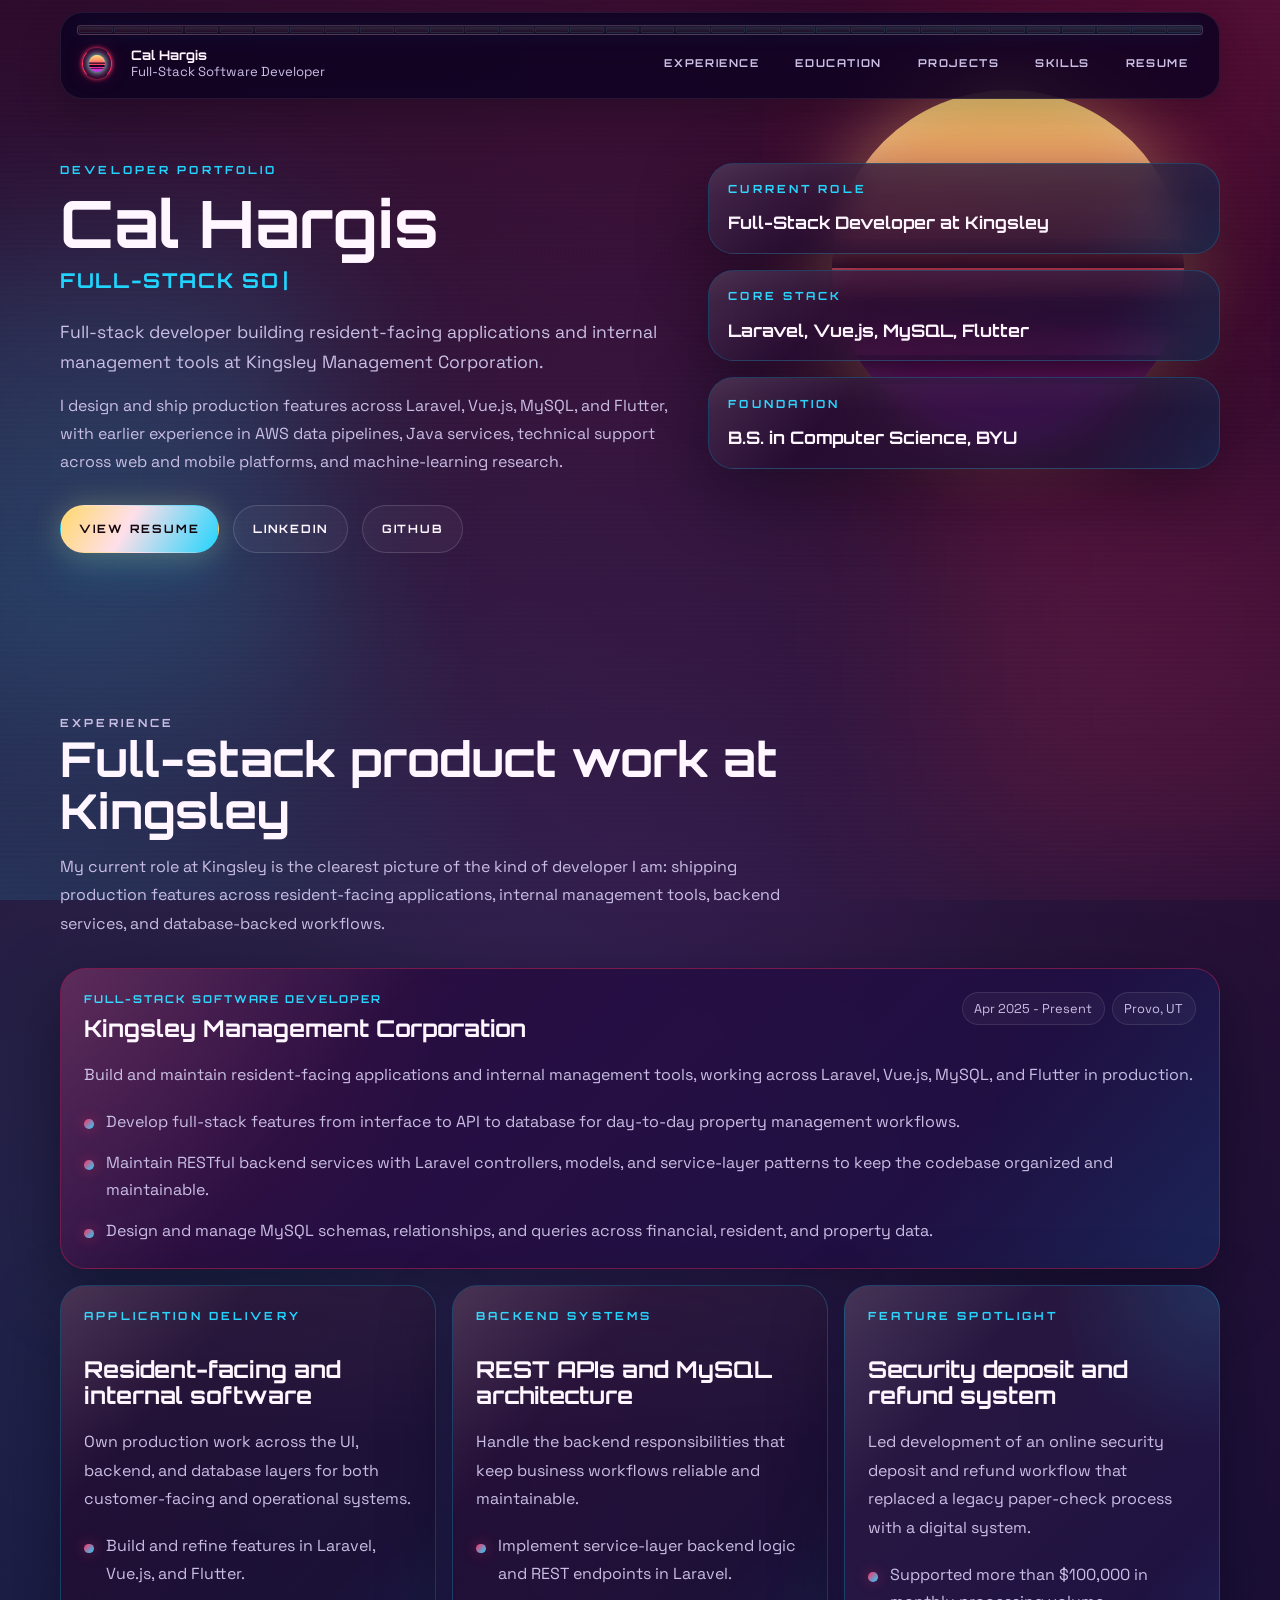
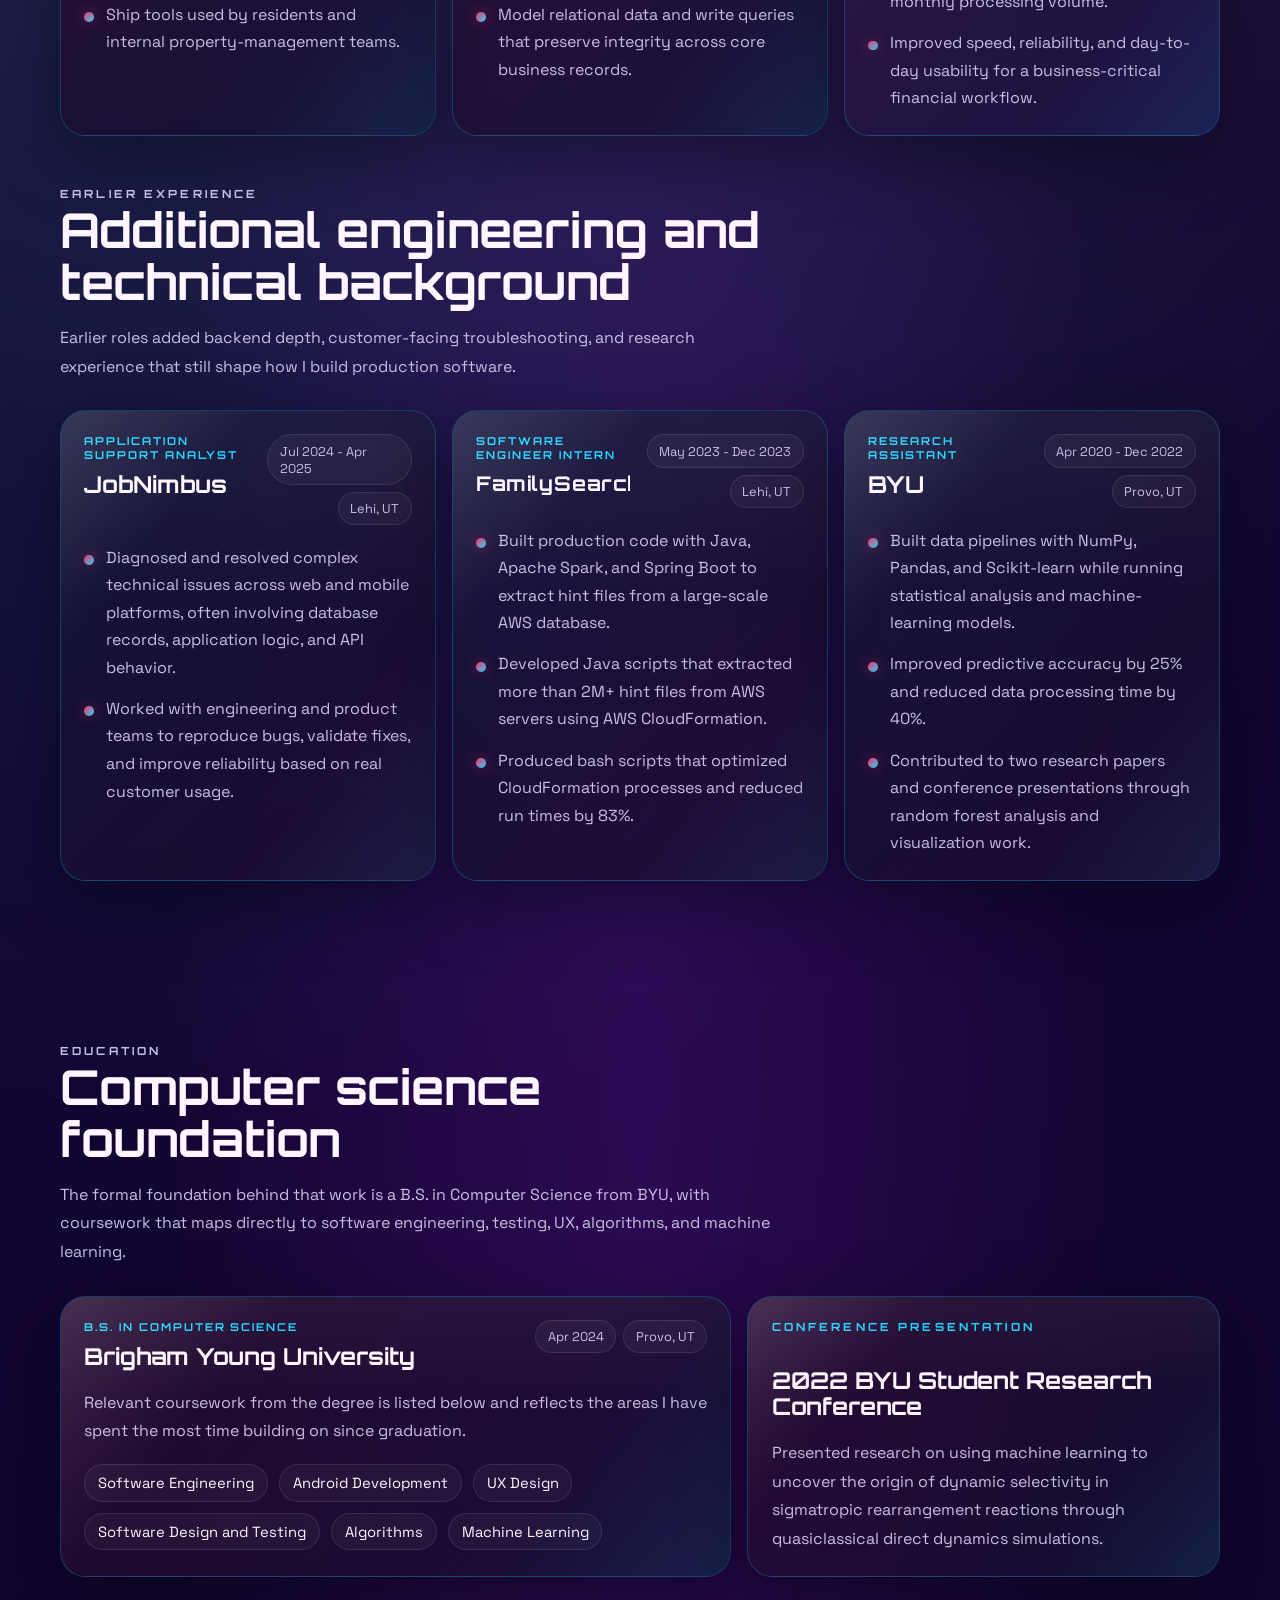
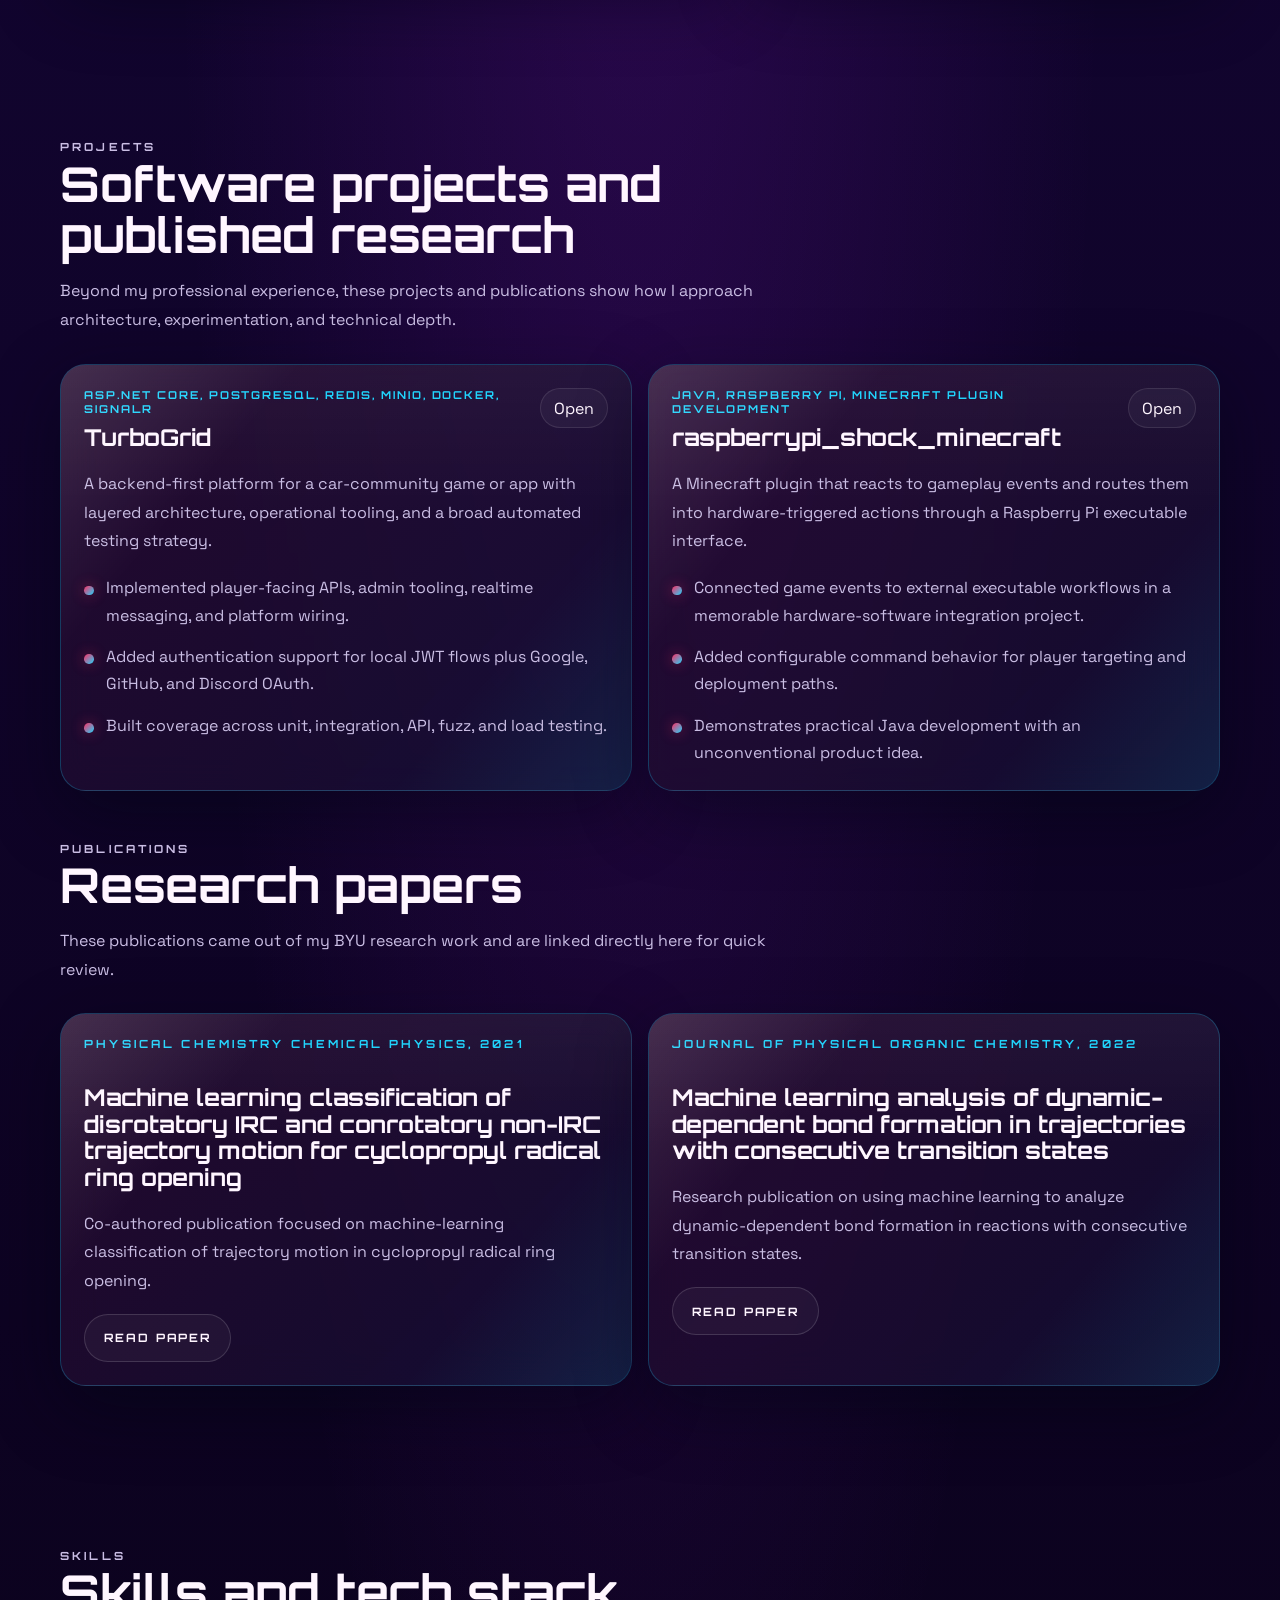
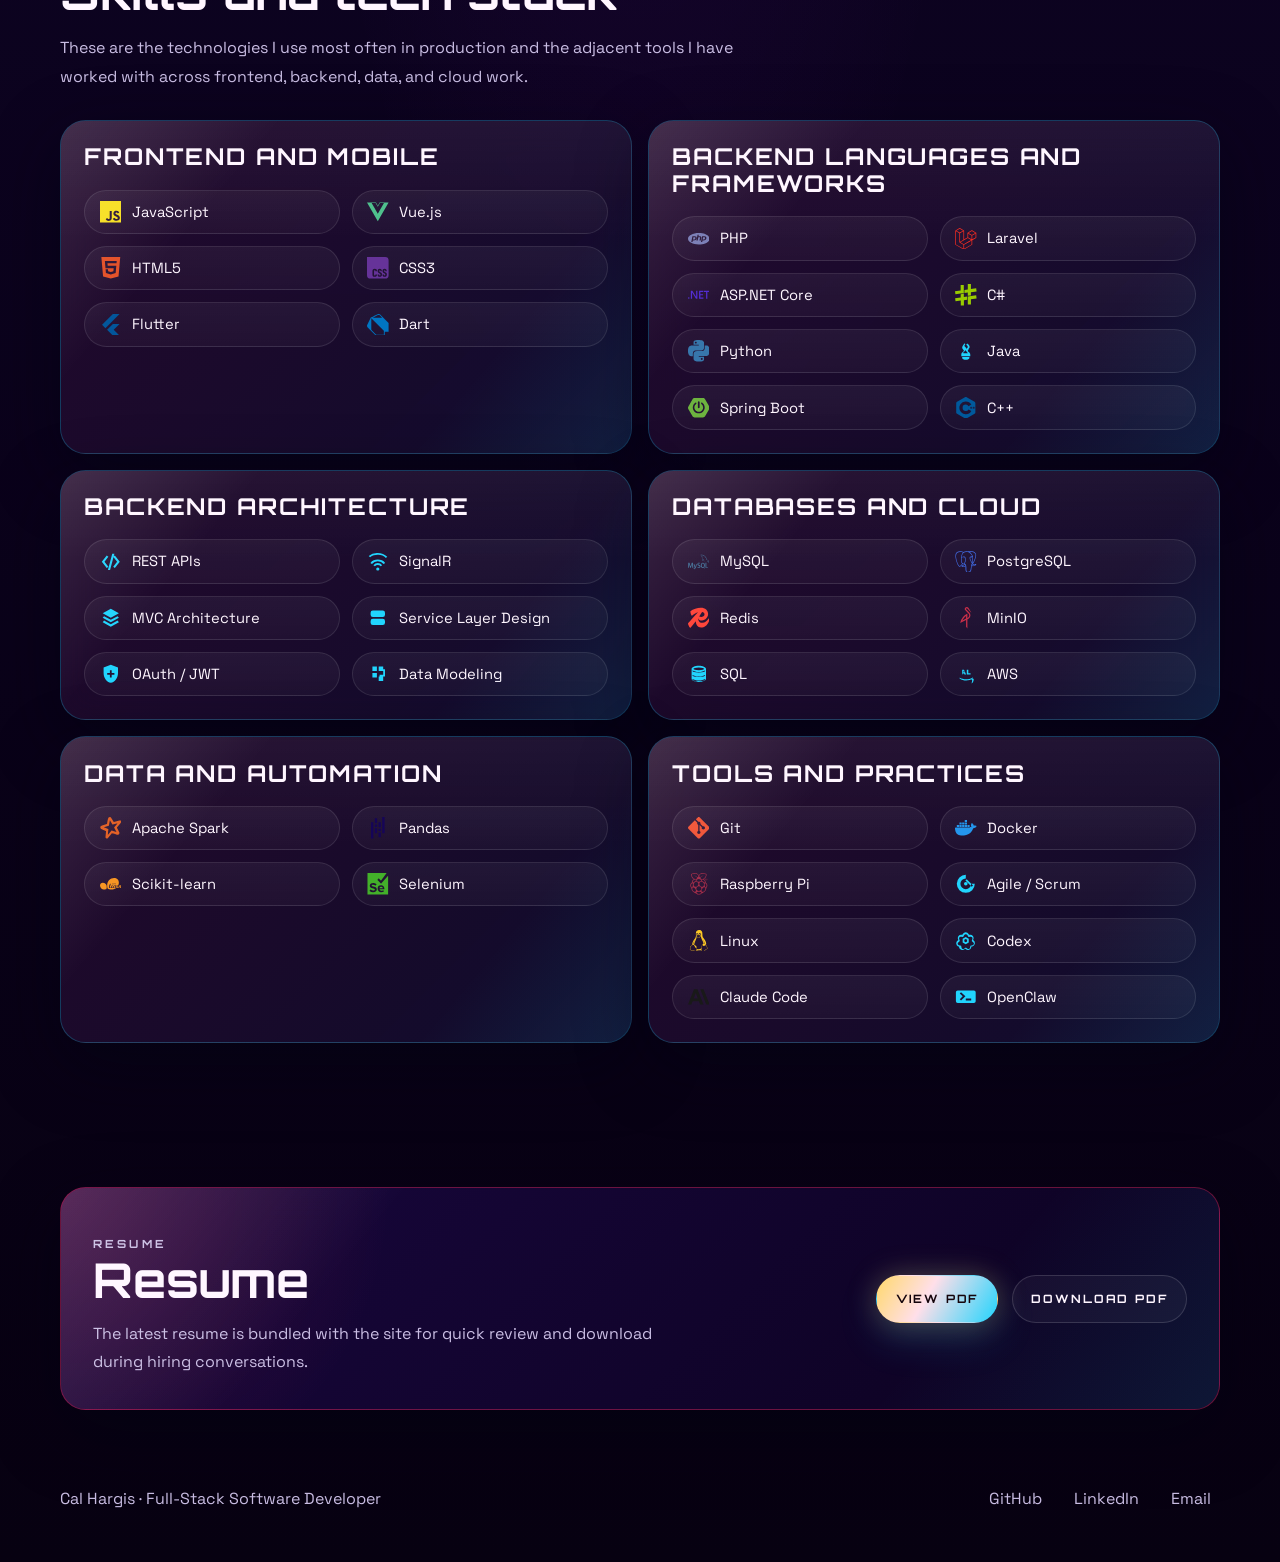
==== commit a17fae0f: "recolored and redesigned spinner integration" ====
--- a/index.html
+++ b/index.html
@@ -8,7 +8,7 @@
       name="description"
       content="Developer portfolio for Cal Hargis featuring experience, education, projects, research publications, and a downloadable resume."
     />
-    <meta name="theme-color" content="#070712" />
+    <meta name="theme-color" content="#0d0221" />
     <link rel="canonical" href="https://calhargis.github.io/resume/" />
     <link rel="icon" type="image/svg+xml" href="favicon.svg" />
     <meta property="og:type" content="website" />
@@ -169,7 +169,25 @@
           </div>
         </div>
         <a class="topbar__brand" href="#top">
-          <span class="topbar__brand-mark">CH</span>
+          <span class="topbar__brand-mark" aria-hidden="true">
+            <span
+              class="eclipse-spinner topbar__spinner"
+              style="
+                --size: 2.5rem;
+                --spd: 1.5;
+                --glow: 2.4;
+                --slit: 0.0693em;
+                --slit-bar: 0.0347em;
+              "
+            >
+              <span class="eclipse-spinner__halo"></span>
+              <span class="eclipse-spinner__ring"></span>
+              <span class="eclipse-spinner__arc"></span>
+              <span class="eclipse-spinner__sun">
+                <span class="eclipse-spinner__sun-slits"></span>
+              </span>
+            </span>
+          </span>
           <span class="topbar__brand-copy">
             <span>Cal Hargis</span> <span>Full-Stack Software Developer</span>
           </span>
--- a/_astro/index@_@astro.D9ULiLFI.css
+++ b/_astro/index@_@astro.D9ULiLFI.css
@@ -142,16 +142,17 @@
     U+2215, U+FEFF, U+FFFD;
 }
 :root {
-  --bg: #070712;
-  --surface: rgba(15, 18, 43, 0.76);
-  --surface-strong: rgba(19, 20, 49, 0.92);
-  --border: rgba(118, 241, 255, 0.22);
-  --border-strong: rgba(255, 93, 177, 0.34);
-  --text: #f5f2ff;
-  --muted: #b7b4d8;
-  --pink: #ff5db1;
-  --cyan: #66f4ff;
-  --amber: #ffc66d;
+  --bg: #0d0221;
+  --surface: rgba(18, 7, 43, 0.78);
+  --surface-strong: rgba(27, 8, 60, 0.92);
+  --border: rgba(33, 212, 253, 0.24);
+  --border-strong: rgba(255, 46, 99, 0.38);
+  --text: #fff6ff;
+  --muted: #cabee4;
+  --pink: #ff2e63;
+  --cyan: #21d4fd;
+  --violet: #b621fe;
+  --amber: #ffd86b;
   --shadow: 0 22px 70px rgba(2, 4, 18, 0.45);
   --radius-lg: 1.6rem;
   --radius-md: 1rem;
@@ -175,13 +176,18 @@
     Segoe UI,
     sans-serif;
   background:
-    radial-gradient(circle at top, rgba(255, 104, 160, 0.16), transparent 35%),
+    radial-gradient(circle at top, rgba(255, 46, 99, 0.18), transparent 35%),
     radial-gradient(
       circle at 20% 20%,
-      rgba(102, 244, 255, 0.18),
+      rgba(33, 212, 253, 0.17),
       transparent 28%
     ),
-    linear-gradient(180deg, #090914, #0b0c19 42%, #05060f);
+    radial-gradient(
+      ellipse at 50% 42%,
+      rgba(182, 33, 254, 0.16),
+      transparent 52%
+    ),
+    linear-gradient(180deg, #0d0221, #130533 42%, #070111);
 }
 a {
   color: inherit;
@@ -217,45 +223,78 @@
   background:
     radial-gradient(
       circle at top right,
-      rgba(255, 93, 177, 0.18),
+      rgba(255, 46, 99, 0.18),
       transparent 28%
     ),
     radial-gradient(
       circle at bottom left,
-      rgba(102, 244, 255, 0.12),
+      rgba(33, 212, 253, 0.12),
       transparent 34%
     );
 }
 .scene__sun {
+  --sun-slit: 25%;
+  --sun-slit-bar: 12.52%;
+  --sun-slit-duration: calc(2.6s / 1.5);
   top: 10vh;
   right: min(8vw, 6rem);
   width: min(22rem, 34vw);
   aspect-ratio: 1;
   border-radius: 50%;
-  background:
-    repeating-linear-gradient(
-      180deg,
-      #fff9aff2 0 11%,
-      #fff9aff2 11.8%,
-      #ff6fab24 12.4% 16%
-    ),
-    radial-gradient(
-      circle at 50% 18%,
-      rgba(255, 246, 214, 0.95),
-      transparent 26%
-    ),
-    linear-gradient(180deg, #ffd878, #ff8b7b 40%, #ff4da0);
+  overflow: hidden;
+  background: linear-gradient(
+    to bottom,
+    var(--amber) 0%,
+    #ff9a6b 28%,
+    var(--pink) 60%,
+    var(--violet) 100%
+  );
   box-shadow:
-    0 0 80px #ff7ec473,
-    0 0 180px #ff6fab3d;
-  opacity: 0.9;
+    0 0 80px rgba(255, 216, 107, 0.42),
+    0 0 170px rgba(255, 46, 99, 0.36),
+    inset 0 0 46px rgba(255, 255, 255, 0.22);
+  opacity: 0.92;
+}
+.scene__sun:before {
+  content: "";
+  position: absolute;
+  left: 0;
+  right: 0;
+  bottom: 0;
+  height: 66%;
+  background: repeating-linear-gradient(
+    to bottom,
+    rgba(13, 2, 33, 0) 0,
+    rgba(13, 2, 33, 0) calc(var(--sun-slit) - var(--sun-slit-bar)),
+    var(--bg) calc(var(--sun-slit) - var(--sun-slit-bar)),
+    var(--bg) var(--sun-slit)
+  );
+  -webkit-mask: linear-gradient(
+    to bottom,
+    transparent 0%,
+    #000 32%,
+    #000 52%,
+    rgba(0, 0, 0, 0.62) 68%,
+    rgba(0, 0, 0, 0.3) 84%,
+    transparent 100%
+  );
+  mask: linear-gradient(
+    to bottom,
+    transparent 0%,
+    #000 32%,
+    #000 52%,
+    rgba(0, 0, 0, 0.62) 68%,
+    rgba(0, 0, 0, 0.3) 84%,
+    transparent 100%
+  );
+  animation: eclipse-slits var(--sun-slit-duration) linear infinite;
 }
 .scene__grid {
   inset: auto -18vw -26vh;
   height: 68vh;
   background:
-    linear-gradient(rgba(102, 244, 255, 0.28) 1px, transparent 1px),
-    linear-gradient(90deg, rgba(102, 244, 255, 0.18) 1px, transparent 1px);
+    linear-gradient(rgba(33, 212, 253, 0.28) 1px, transparent 1px),
+    linear-gradient(90deg, rgba(33, 212, 253, 0.18) 1px, transparent 1px);
   background-size:
     100% 4rem,
     4rem 100%;
@@ -295,12 +334,12 @@
 .scene__glow--left {
   top: 28%;
   left: -8rem;
-  background: #66f4ffb3;
+  background: #21d4fdb3;
 }
 .scene__glow--right {
   right: -6rem;
   bottom: 2rem;
-  background: #ff5db1a6;
+  background: #ff2e63a6;
 }
 .topbar,
 .section,
@@ -320,7 +359,7 @@
   padding: 1.9rem 1rem 0.9rem;
   border: 1px solid rgba(255, 255, 255, 0.08);
   border-radius: 1.4rem;
-  background: #070813b8;
+  background: rgba(13, 2, 33, 0.82);
   box-shadow: 0 16px 40px #00000038;
   backdrop-filter: blur(18px);
 }
@@ -339,10 +378,10 @@
   border-radius: 0.22rem;
   background:
     linear-gradient(180deg, #ffffff14, #ffffff05),
-    linear-gradient(90deg, #ff5db114, #66f4ff14);
+    linear-gradient(90deg, #ff2e6314, #21d4fd14);
   box-shadow:
     inset 0 0 18px #00000059,
-    0 0 20px #66f4ff14;
+    0 0 20px #21d4fd14;
 }
 .topbar__progress-segments {
   position: absolute;
@@ -353,7 +392,7 @@
   align-items: stretch;
 }
 .topbar__progress-segment {
-  border: 1px solid rgba(102, 244, 255, 0.08);
+  border: 1px solid rgba(33, 212, 253, 0.08);
   border-radius: 0.08rem;
   background: linear-gradient(180deg, #ffffff0f, #ffffff03);
   opacity: 0.16;
@@ -368,11 +407,11 @@
 .topbar__progress-segment.is-active {
   opacity: 1;
   transform: scale(1);
-  border-color: #66f4ff75;
-  background: linear-gradient(180deg, #bff9ff, #66f4ff);
+  border-color: #21d4fd75;
+  background: linear-gradient(180deg, #c8f7ff, #21d4fd);
   box-shadow:
-    0 0 8px #66f4ff75,
-    0 0 16px #66f4ff38;
+    0 0 8px #21d4fd75,
+    0 0 16px #21d4fd38;
 }
 .topbar__brand {
   display: inline-flex;
@@ -387,13 +426,9 @@
   width: 2.5rem;
   height: 2.5rem;
   border-radius: 50%;
-  border: 1px solid rgba(255, 255, 255, 0.12);
-  background: linear-gradient(135deg, #ff5db1b3, #66f4ff80);
-  color: #fff9fe;
-  font-family: Orbitron, sans-serif;
-  font-size: 0.86rem;
-  letter-spacing: 0.18em;
-  text-transform: uppercase;
+}
+.topbar__spinner {
+  flex: 0 0 auto;
 }
 .topbar__brand-copy {
   display: flex;
@@ -452,10 +487,10 @@
 .topbar__nav a.is-active,
 .topbar__nav a[aria-current="location"] {
   color: var(--text);
-  border-color: #66f4ff52;
-  background: linear-gradient(180deg, #66f4ff2e, #ffffff0d);
+  border-color: #21d4fd52;
+  background: linear-gradient(180deg, #21d4fd2e, #ffffff0d);
   box-shadow:
-    0 0 20px #66f4ff29,
+    0 0 20px #21d4fd29,
     inset 0 0 18px #ffffff0a;
 }
 .section {
@@ -624,8 +659,8 @@
   color: #14040c;
   background: var(--button-fill);
   box-shadow:
-    0 0 30px #ffd18c40,
-    0 16px 40px #66f4ff2e;
+    0 0 30px #ffd86b40,
+    0 16px 40px #21d4fd2e;
 }
 .button--ghost {
   --button-fill: linear-gradient(
@@ -633,7 +668,7 @@
     rgba(255, 255, 255, 0.07),
     rgba(255, 255, 255, 0.04)
   );
-  --button-overlay: rgba(102, 244, 255, 0.22);
+  --button-overlay: rgba(33, 212, 253, 0.22);
   color: var(--text);
   border-color: #ffffff24;
   background: #ffffff0a;
@@ -656,7 +691,7 @@
   border-radius: var(--radius-lg);
   background:
     linear-gradient(180deg, rgba(255, 255, 255, 0.04), transparent 36%),
-    linear-gradient(135deg, #ff5db114, #66f4ff08), var(--surface);
+    linear-gradient(135deg, #ff2e6314, #21d4fd08), var(--surface);
   box-shadow: var(--shadow);
   backdrop-filter: blur(18px);
 }
@@ -673,11 +708,187 @@
     rgba(255, 255, 255, 0.12),
     transparent 26%,
     transparent 74%,
-    rgba(102, 244, 255, 0.1)
+    rgba(33, 212, 253, 0.1)
   );
 }
 .fact-card {
   padding: 1.15rem 1.2rem;
+}
+.eclipse-spinner {
+  --sw-bg: var(--bg);
+  --sw-pink: var(--pink);
+  --sw-cyan: var(--cyan);
+  --sw-violet: var(--violet);
+  --sw-warm: var(--amber);
+  position: relative;
+  display: grid;
+  width: 1em;
+  height: 1em;
+  place-items: center;
+  font-size: var(--size);
+}
+.eclipse-spinner * {
+  box-sizing: border-box;
+}
+.eclipse-spinner__halo {
+  position: absolute;
+  width: 0.9em;
+  height: 0.9em;
+  border-radius: 50%;
+  background: radial-gradient(
+    circle,
+    rgba(0, 240, 255, 0.2) 0%,
+    rgba(162, 60, 255, 0.1) 48%,
+    transparent 68%
+  );
+  animation: eclipse-breathe calc(3.6s / var(--spd)) ease-in-out infinite;
+}
+.eclipse-spinner__ring {
+  position: absolute;
+  width: 0.42em;
+  height: 0.42em;
+  border: 0.012em solid var(--sw-cyan);
+  border-radius: 50%;
+  box-shadow: 0 0 calc(0.06em * var(--glow)) var(--sw-cyan);
+  animation: eclipse-expand calc(2.4s / var(--spd)) ease-out infinite;
+}
+.eclipse-spinner__arc {
+  position: absolute;
+  width: 0.76em;
+  height: 0.76em;
+  border: 0.015em solid transparent;
+  border-right-color: currentColor;
+  border-left-color: currentColor;
+  border-radius: 50%;
+  color: var(--sw-pink);
+  box-shadow: 0 0 calc(0.05em * var(--glow)) currentColor;
+  animation:
+    eclipse-spin calc(2.4s / var(--spd)) linear infinite reverse,
+    eclipse-arc-color calc(7.2s / var(--spd)) linear infinite;
+}
+.eclipse-spinner__sun {
+  position: absolute;
+  width: 0.42em;
+  height: 0.42em;
+  overflow: hidden;
+  border-radius: 50%;
+  background: linear-gradient(
+    to bottom,
+    var(--sw-warm) 0%,
+    #ff9a6b 28%,
+    var(--sw-pink) 60%,
+    var(--sw-violet) 100%
+  );
+  box-shadow:
+    0 0 calc(0.1em * var(--glow)) rgba(255, 216, 107, 0.6),
+    0 0 calc(0.22em * var(--glow)) rgba(255, 46, 99, 0.5),
+    inset 0 0 0.08em rgba(255, 255, 255, 0.3);
+  animation: eclipse-pulse calc(2.4s / var(--spd)) ease-in-out infinite;
+}
+.eclipse-spinner__sun-slits {
+  position: absolute;
+  right: 0;
+  bottom: 0;
+  left: 0;
+  height: 66%;
+  background: repeating-linear-gradient(
+    to bottom,
+    rgba(13, 2, 33, 0) 0,
+    rgba(13, 2, 33, 0) calc(var(--slit) - var(--slit-bar)),
+    var(--sw-bg) calc(var(--slit) - var(--slit-bar)),
+    var(--sw-bg) var(--slit)
+  );
+  -webkit-mask: linear-gradient(
+    to bottom,
+    transparent 0%,
+    #000 32%,
+    #000 52%,
+    rgba(0, 0, 0, 0.62) 68%,
+    rgba(0, 0, 0, 0.3) 84%,
+    transparent 100%
+  );
+  mask: linear-gradient(
+    to bottom,
+    transparent 0%,
+    #000 32%,
+    #000 52%,
+    rgba(0, 0, 0, 0.62) 68%,
+    rgba(0, 0, 0, 0.3) 84%,
+    transparent 100%
+  );
+  animation: eclipse-slits calc(2.6s / var(--spd)) linear infinite;
+}
+@keyframes eclipse-expand {
+  0% {
+    width: 0.42em;
+    height: 0.42em;
+    opacity: 0;
+  }
+  12% {
+    opacity: 0.9;
+  }
+  90% {
+    opacity: 0.55;
+  }
+  100% {
+    width: 0.76em;
+    height: 0.76em;
+    opacity: 0;
+  }
+}
+@keyframes eclipse-spin {
+  to {
+    transform: rotate(360deg);
+  }
+}
+@keyframes eclipse-arc-color {
+  0% {
+    color: var(--sw-pink);
+  }
+  30% {
+    color: var(--sw-pink);
+  }
+  33.33% {
+    color: var(--sw-violet);
+  }
+  63% {
+    color: var(--sw-violet);
+  }
+  66.67% {
+    color: var(--sw-cyan);
+  }
+  97% {
+    color: var(--sw-cyan);
+  }
+  100% {
+    color: var(--sw-pink);
+  }
+}
+@keyframes eclipse-slits {
+  from {
+    background-position: 0 0;
+  }
+  to {
+    background-position: 0 calc(-1 * var(--slit, var(--sun-slit)));
+  }
+}
+@keyframes eclipse-pulse {
+  0%,
+  100% {
+    transform: scale(1.12);
+  }
+  50% {
+    transform: scale(1);
+  }
+}
+@keyframes eclipse-breathe {
+  0%,
+  100% {
+    transform: scale(1);
+  }
+  50% {
+    transform: scale(1.04);
+  }
 }
 .fact-card h2 {
   font-size: 1.08rem;
@@ -750,19 +961,19 @@
   background:
     radial-gradient(
       circle at top left,
-      rgba(255, 93, 177, 0.12),
+      rgba(255, 46, 99, 0.12),
       transparent 32%
     ),
-    linear-gradient(135deg, #ff5db114, #66f4ff0a), var(--surface-strong);
+    linear-gradient(135deg, #ff2e6314, #21d4fd0a), var(--surface-strong);
 }
 .feature-card--spotlight {
   background:
     radial-gradient(
       circle at top right,
-      rgba(102, 244, 255, 0.14),
+      rgba(33, 212, 253, 0.14),
       transparent 28%
     ),
-    linear-gradient(135deg, #ffc66d14, #66f4ff0a), var(--surface-strong);
+    linear-gradient(135deg, #ffd86b14, #21d4fd0a), var(--surface-strong);
 }
 .feature-card--supporting,
 .kingsley-card,
@@ -772,7 +983,7 @@
 .feature-card--supporting {
   background:
     linear-gradient(180deg, rgba(255, 255, 255, 0.04), transparent 40%),
-    linear-gradient(135deg, #66f4ff0f, #ff5db10a), var(--surface);
+    linear-gradient(135deg, #21d4fd0f, #ff2e630a), var(--surface);
 }
 .feature-card__meta,
 .project-card__header {
@@ -876,8 +1087,8 @@
 .skill-pill:hover,
 .skill-pill:focus-within {
   transform: translateY(-1px);
-  border-color: #66f4ff5c;
-  background: linear-gradient(180deg, #66f4ff1f, #ffffff0a);
+  border-color: #21d4fd5c;
+  background: linear-gradient(180deg, #21d4fd1f, #ffffff0a);
 }
 .skill-pill__icon {
   display: inline-flex;
@@ -909,7 +1120,7 @@
   height: 0.6rem;
   border-radius: 50%;
   background: linear-gradient(135deg, var(--pink), var(--cyan));
-  box-shadow: 0 0 14px #ff5db173;
+  box-shadow: 0 0 14px #ff2e6373;
 }
 .project-card__header a {
   display: inline-flex;
@@ -924,8 +1135,8 @@
 }
 .project-card__header a:hover,
 .project-card__header a:focus-visible {
-  border-color: #66f4ff57;
-  background: #66f4ff14;
+  border-color: #21d4fd57;
+  background: #21d4fd14;
 }
 .publication-card .button {
   align-self: flex-start;
@@ -940,10 +1151,10 @@
   background:
     radial-gradient(
       circle at left top,
-      rgba(255, 93, 177, 0.18),
+      rgba(255, 46, 99, 0.18),
       transparent 28%
     ),
-    linear-gradient(135deg, #111126f5, #0b0e1fe6);
+    linear-gradient(135deg, #19073ff5, #0d0221e6);
 }
 .resume-card p {
   max-width: 38rem;
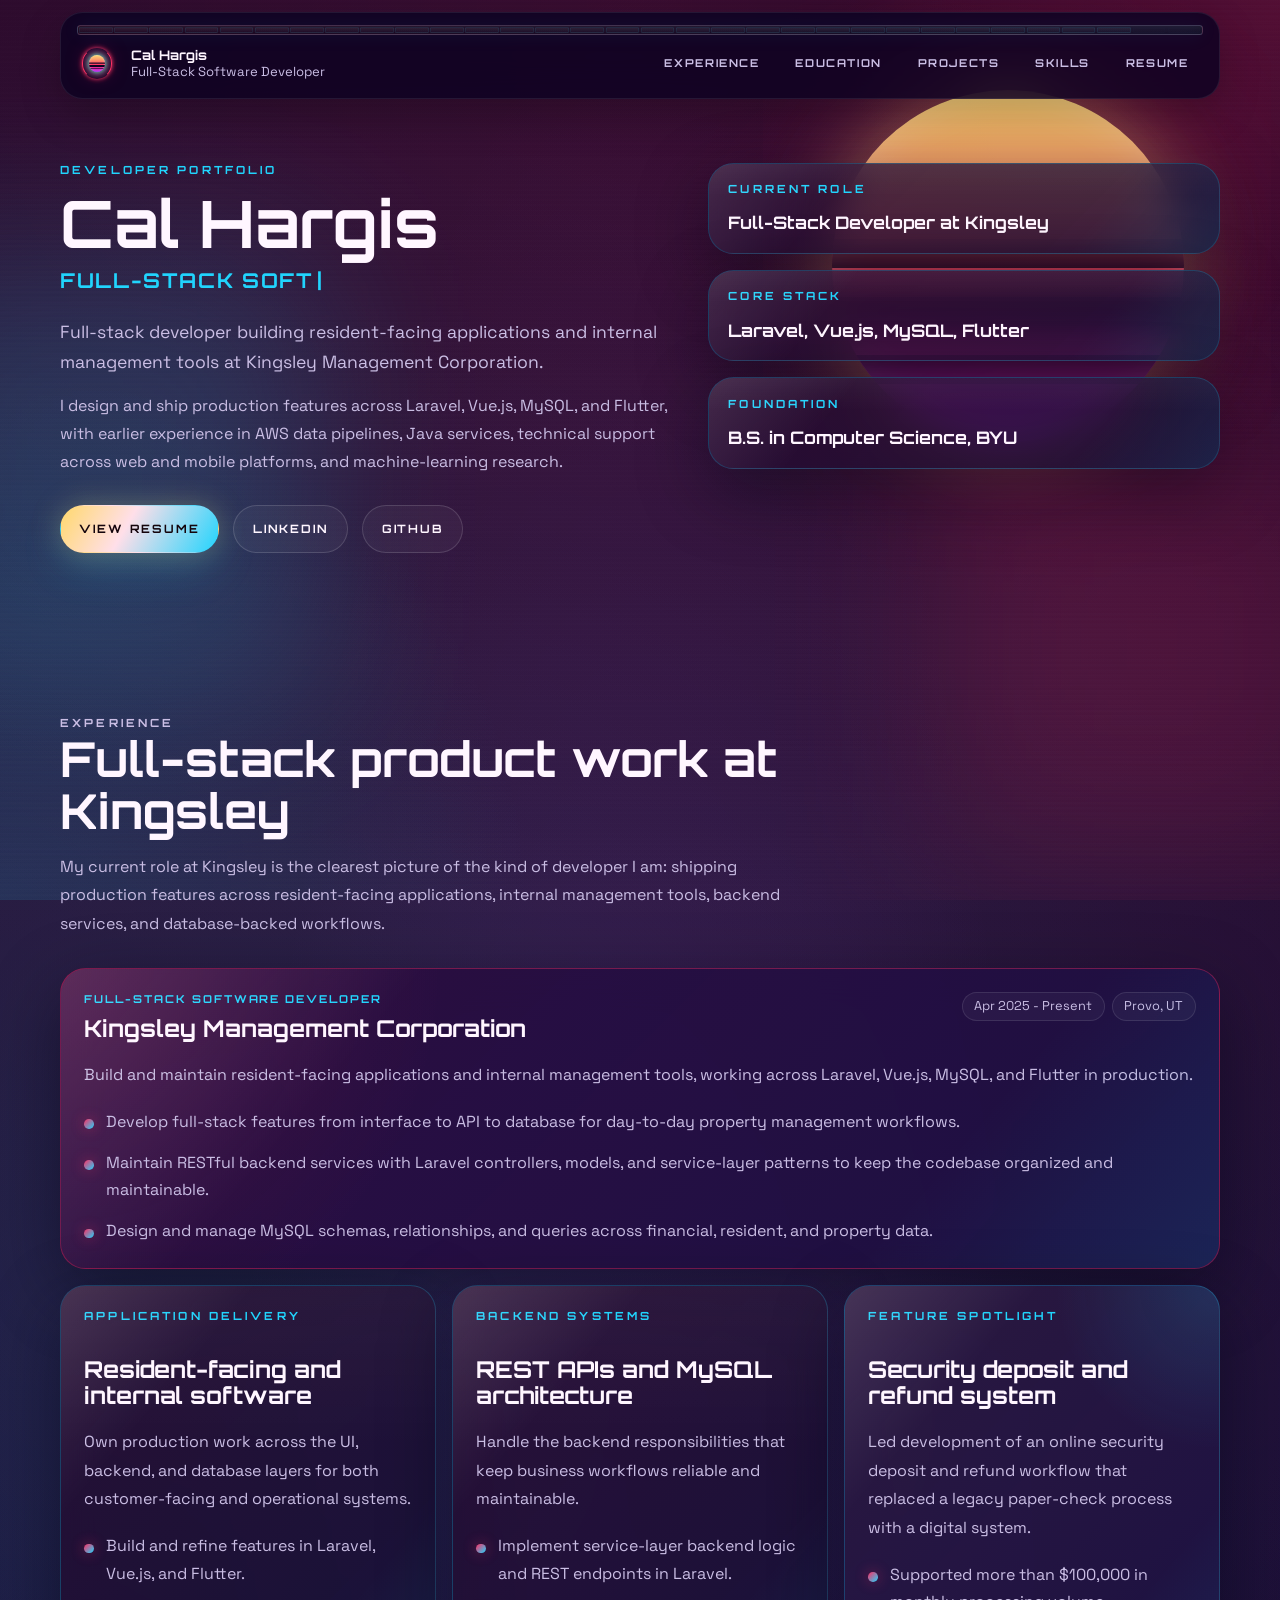
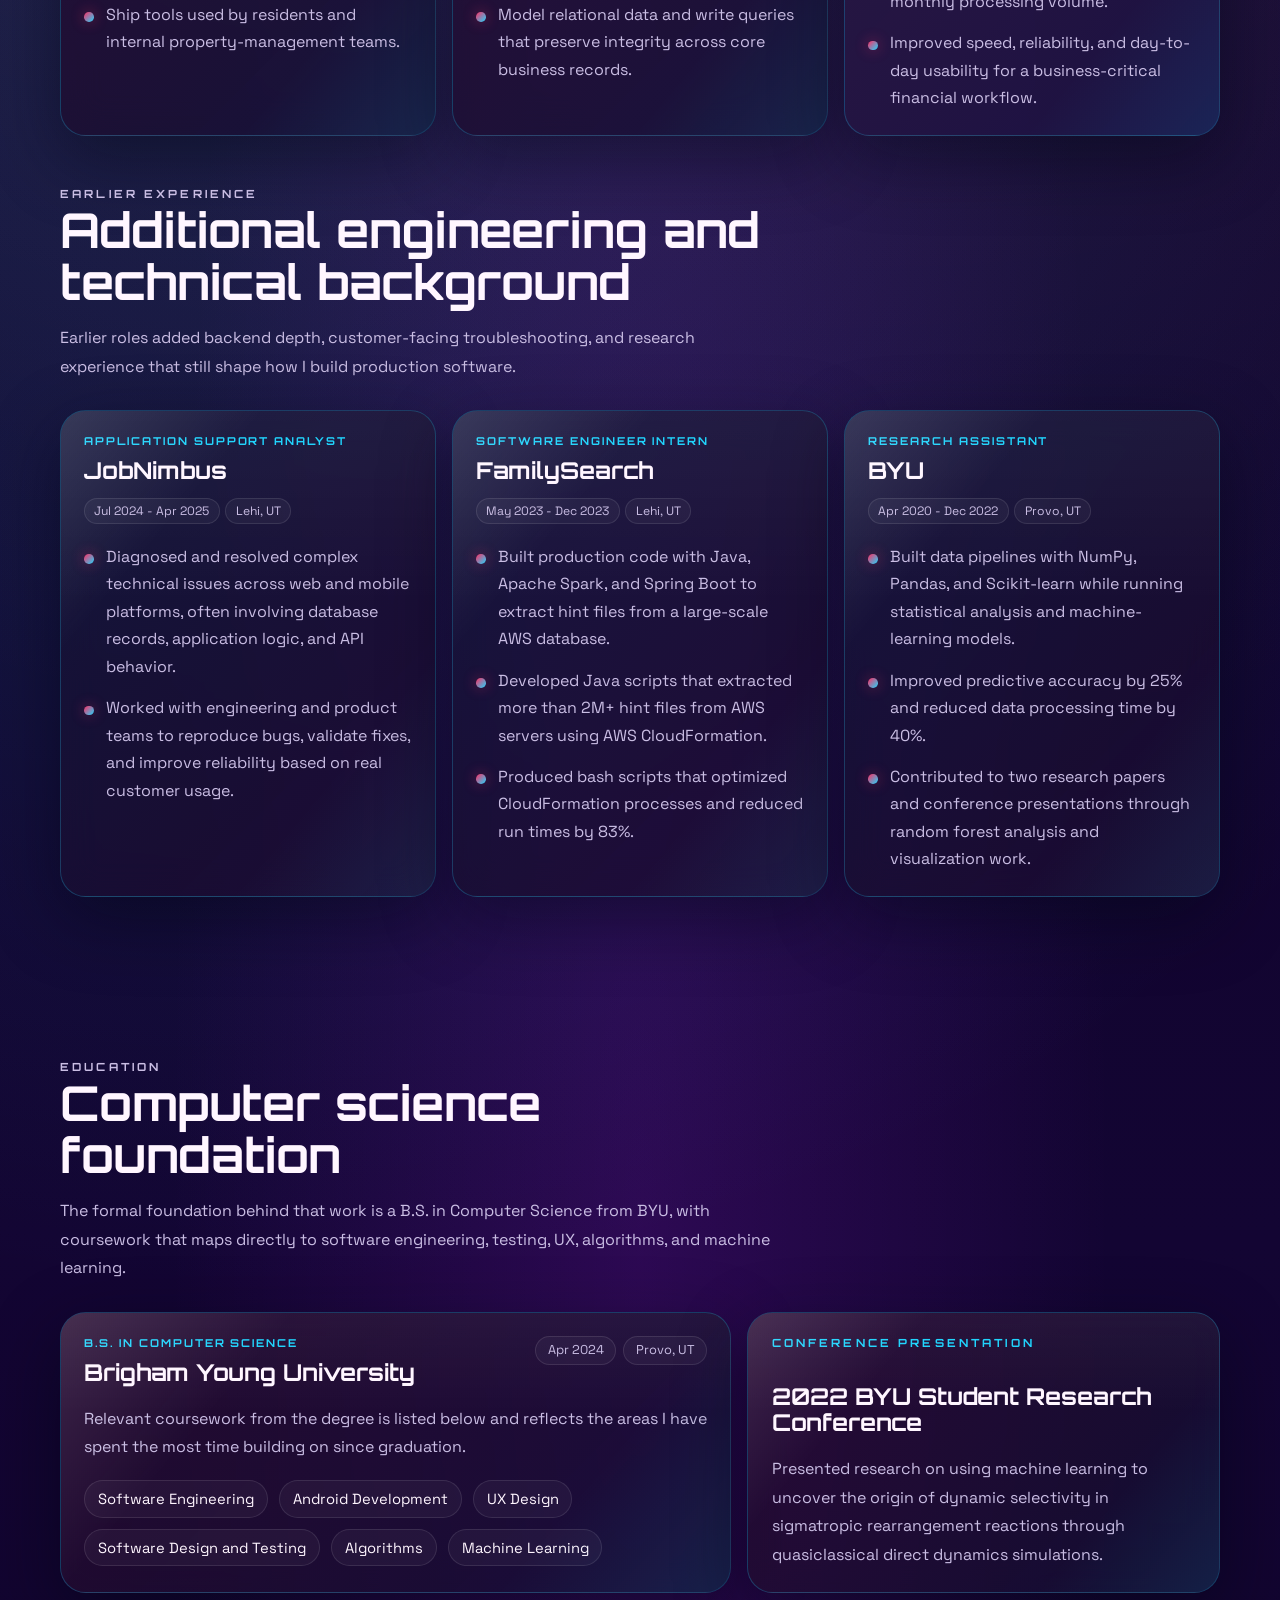
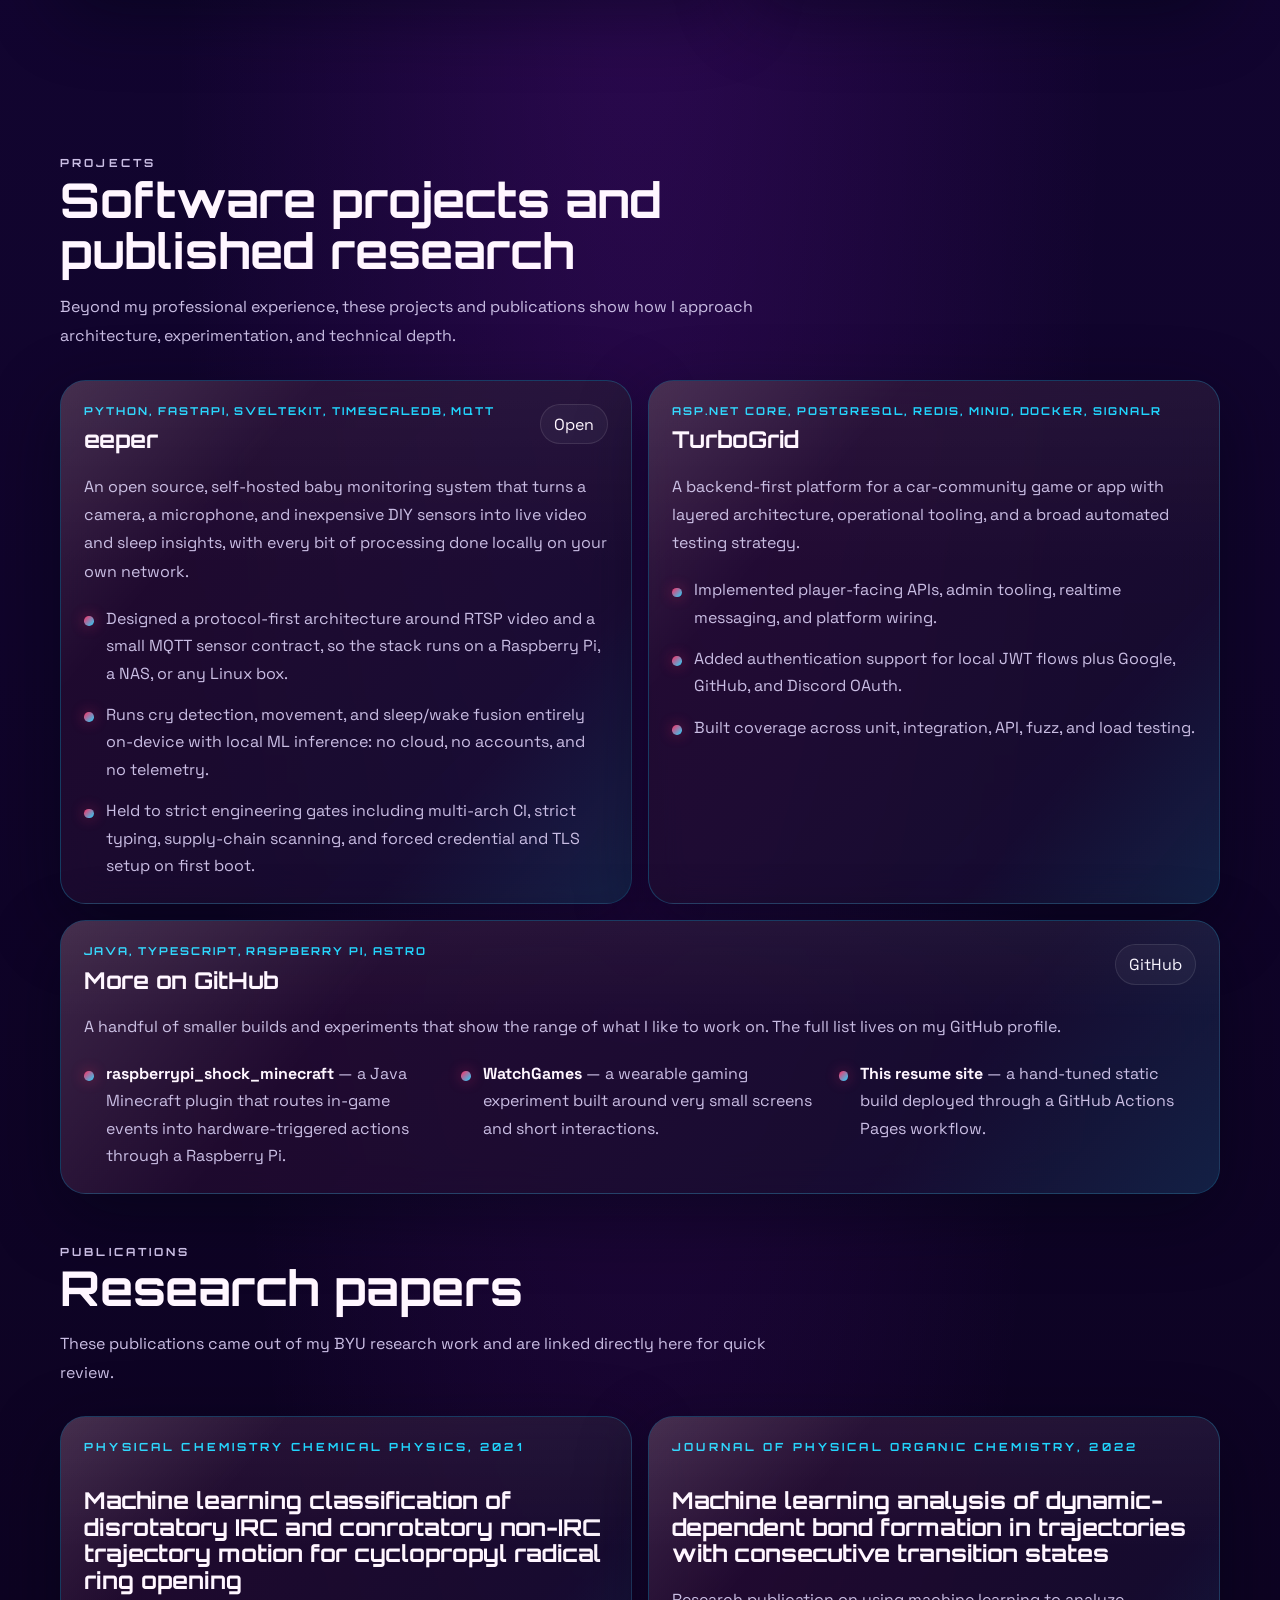
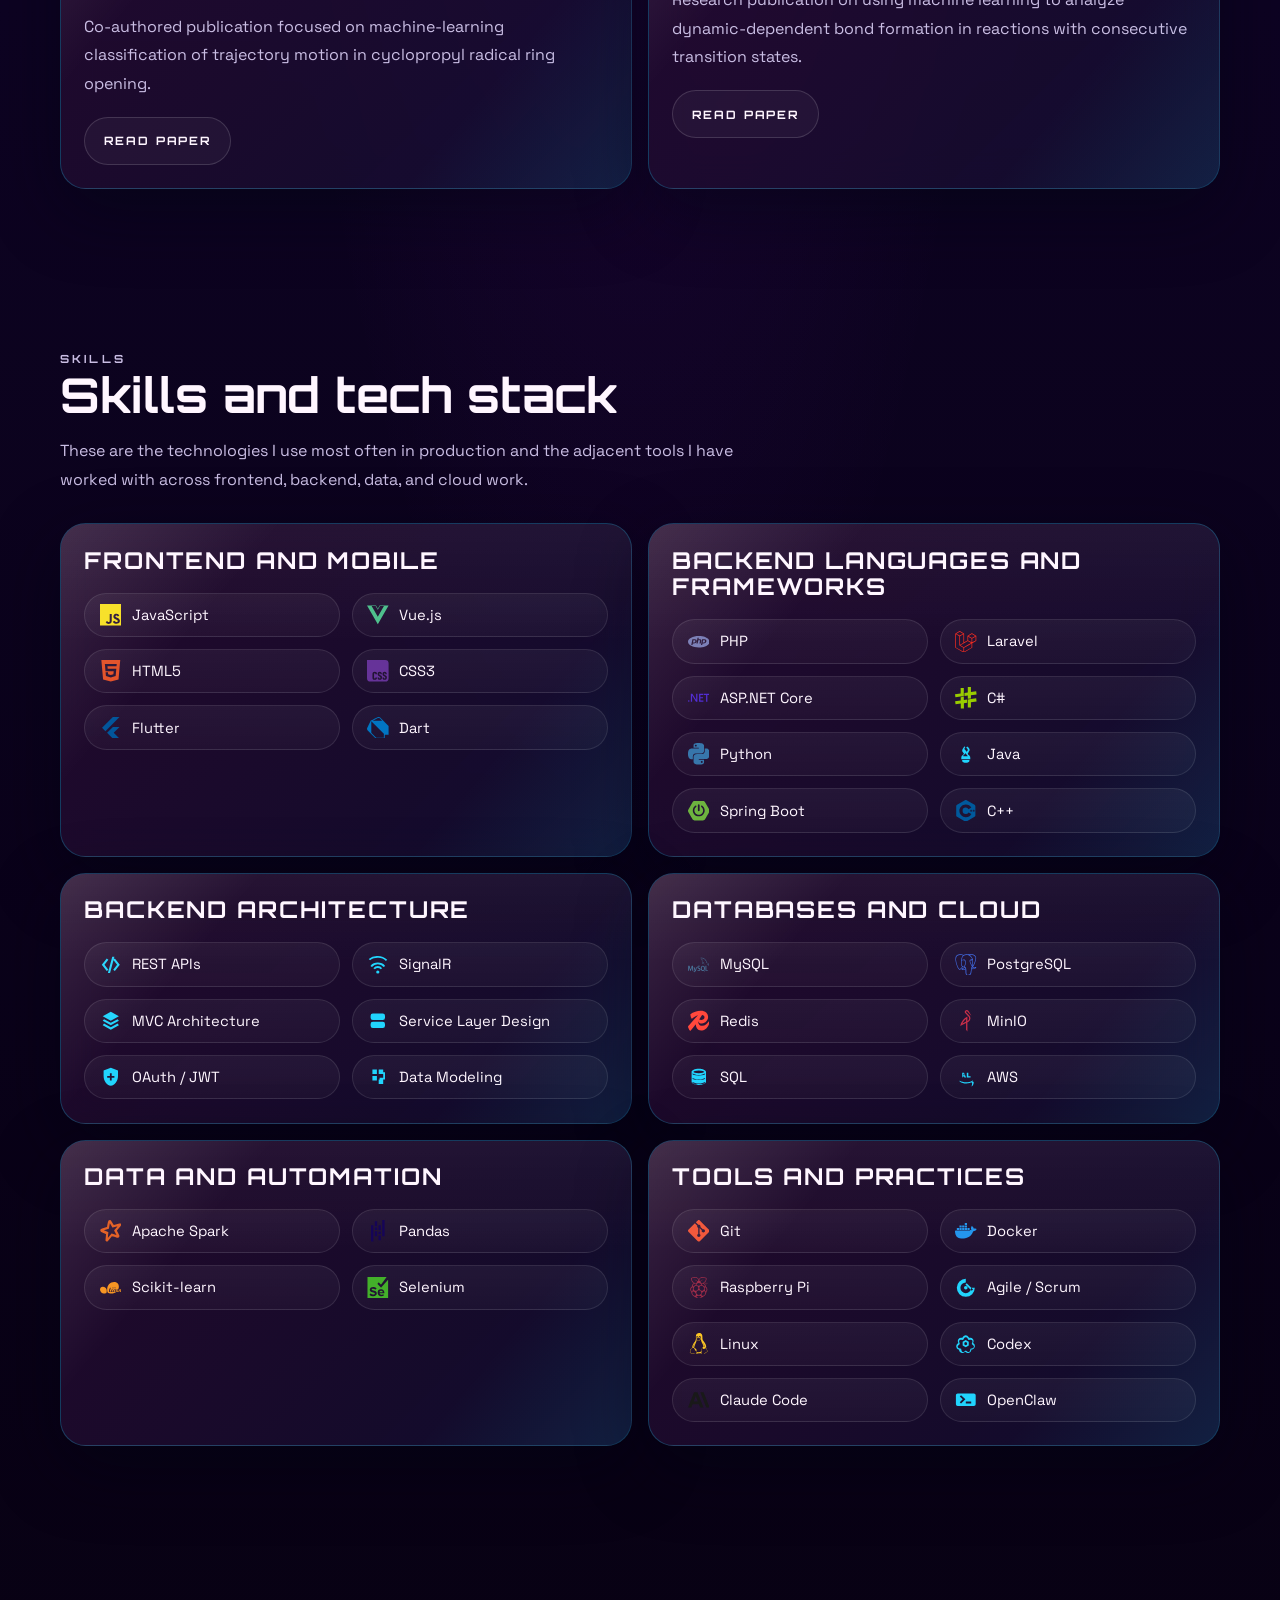
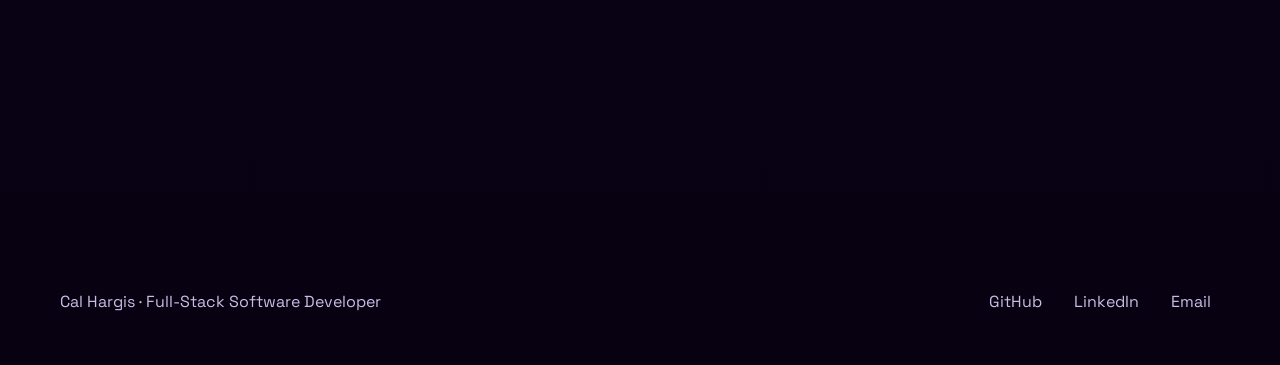
==== commit 54297578: "Replace Minecraft project card with eeper and a "more" card The projects section now leads with eepe" ====
--- a/index.html
+++ b/index.html
@@ -523,12 +523,12 @@
               <div class="project-card__header">
                 <div>
                   <p class="project-card__stack">
-                    ASP.NET Core, PostgreSQL, Redis, MinIO, Docker, SignalR
+                    Python, FastAPI, SvelteKit, TimescaleDB, MQTT
                   </p>
-                  <h3>TurboGrid</h3>
+                  <h3>eeper</h3>
                 </div>
                 <a
-                  href="https://github.com/calhargis/TurboGrid"
+                  href="https://github.com/calhargis/eeper"
                   target="_blank"
                   rel="noreferrer"
                 >
@@ -536,6 +536,39 @@
                 </a>
               </div>
               <p class="project-card__summary">
+                An open source, self-hosted baby monitoring system that turns a
+                camera, a microphone, and inexpensive DIY sensors into live
+                video and sleep insights, with every bit of processing done
+                locally on your own network.
+              </p>
+              <ul class="project-card__highlights">
+                <li>
+                  Designed a protocol-first architecture around RTSP video and a
+                  small MQTT sensor contract, so the stack runs on a Raspberry
+                  Pi, a NAS, or any Linux box.
+                </li>
+                <li>
+                  Runs cry detection, movement, and sleep/wake fusion entirely
+                  on-device with local ML inference: no cloud, no accounts, and
+                  no telemetry.
+                </li>
+                <li>
+                  Held to strict engineering gates including multi-arch CI,
+                  strict typing, supply-chain scanning, and forced credential
+                  and TLS setup on first boot.
+                </li>
+              </ul>
+            </article>
+            <article class="project-card reveal" data-reveal>
+              <div class="project-card__header">
+                <div>
+                  <p class="project-card__stack">
+                    ASP.NET Core, PostgreSQL, Redis, MinIO, Docker, SignalR
+                  </p>
+                  <h3>TurboGrid</h3>
+                </div>
+              </div>
+              <p class="project-card__summary">
                 A backend-first platform for a car-community game or app with
                 layered architecture, operational tooling, and a broad automated
                 testing strategy.
@@ -555,39 +588,43 @@
                 </li>
               </ul>
             </article>
-            <article class="project-card reveal" data-reveal>
+            <article
+              class="project-card project-card--wide reveal"
+              data-reveal
+            >
               <div class="project-card__header">
                 <div>
                   <p class="project-card__stack">
-                    Java, Raspberry Pi, Minecraft plugin development
+                    Java, TypeScript, Raspberry Pi, Astro
                   </p>
-                  <h3>raspberrypi_shock_minecraft</h3>
+                  <h3>More on GitHub</h3>
                 </div>
                 <a
-                  href="https://github.com/calhargis/raspberrypi_shock_minecraft"
+                  href="https://github.com/calhargis"
                   target="_blank"
                   rel="noreferrer"
                 >
-                  Open
+                  GitHub
                 </a>
               </div>
               <p class="project-card__summary">
-                A Minecraft plugin that reacts to gameplay events and routes
-                them into hardware-triggered actions through a Raspberry Pi
-                executable interface.
+                A handful of smaller builds and experiments that show the range
+                of what I like to work on. The full list lives on my GitHub
+                profile.
               </p>
               <ul class="project-card__highlights">
                 <li>
-                  Connected game events to external executable workflows in a
-                  memorable hardware-software integration project.
-                </li>
-                <li>
-                  Added configurable command behavior for player targeting and
-                  deployment paths.
-                </li>
-                <li>
-                  Demonstrates practical Java development with an unconventional
-                  product idea.
+                  <strong>raspberrypi_shock_minecraft</strong> — a Java
+                  Minecraft plugin that routes in-game events into
+                  hardware-triggered actions through a Raspberry Pi.
+                </li>
+                <li>
+                  <strong>WatchGames</strong> — a wearable gaming experiment
+                  built around very small screens and short interactions.
+                </li>
+                <li>
+                  <strong>This resume site</strong> — a hand-tuned static build
+                  deployed through a GitHub Actions Pages workflow.
                 </li>
               </ul>
             </article>
--- a/_astro/index@_@astro.D9ULiLFI.css
+++ b/_astro/index@_@astro.D9ULiLFI.css
@@ -233,15 +233,17 @@
     );
 }
 .scene__sun {
-  --sun-slit: 25%;
-  --sun-slit-bar: 12.52%;
+  --sun-size: min(22rem, 34vw);
+  --sun-slit: 0.165em;
+  --sun-slit-bar: 0.0826em;
   --sun-slit-duration: calc(2.6s / 1.5);
   top: 10vh;
   right: min(8vw, 6rem);
-  width: min(22rem, 34vw);
+  width: var(--sun-size);
   aspect-ratio: 1;
   border-radius: 50%;
   overflow: hidden;
+  font-size: var(--sun-size);
   background: linear-gradient(
     to bottom,
     var(--amber) 0%,
@@ -956,6 +958,17 @@
   gap: 1.15rem;
   padding: 1.45rem;
 }
+.project-card--wide {
+  grid-column: 1 / -1;
+}
+.project-card--wide .project-card__highlights {
+  grid-template-columns: repeat(3, minmax(0, 1fr));
+  gap: 1.25rem;
+}
+.project-card__highlights strong {
+  color: var(--text);
+  font-weight: 600;
+}
 .feature-card--primary {
   border-color: var(--border-strong);
   background:
@@ -1020,6 +1033,7 @@
 }
 .meta-badges {
   display: flex;
+  flex: 0 0 auto;
   flex-wrap: wrap;
   justify-content: flex-end;
   gap: 0.45rem;
@@ -1034,7 +1048,24 @@
 .meta-badges span {
   padding: 0.45rem 0.72rem;
   font-size: 0.8rem;
+  line-height: 1;
+  white-space: nowrap;
   color: var(--muted);
+}
+.supporting-grid--experience .feature-card__meta {
+  flex-direction: column;
+  gap: 0.8rem;
+}
+.supporting-grid--experience .feature-card__identity {
+  width: 100%;
+}
+.supporting-grid--experience .meta-badges {
+  gap: 0.35rem;
+  justify-content: flex-start;
+}
+.supporting-grid--experience .meta-badges span {
+  padding: 0.4rem 0.58rem;
+  font-size: 0.76rem;
 }
 .feature-card__summary,
 .project-card__summary {
@@ -1209,9 +1240,13 @@
   .supporting-grid--experience {
     grid-template-columns: repeat(2, minmax(0, 1fr));
   }
+  .project-card--wide .project-card__highlights {
+    grid-template-columns: 1fr;
+    gap: 0.85rem;
+  }
   .scene__sun {
     right: -2rem;
-    width: min(18rem, 40vw);
+    --sun-size: min(18rem, 40vw);
   }
 }
 @media (max-width: 760px) {
@@ -1251,6 +1286,27 @@
   .button {
     justify-content: center;
   }
+  .topbar__nav {
+    display: grid;
+    grid-template-columns: repeat(2, minmax(0, 1fr));
+    gap: 0.45rem;
+    overflow: visible;
+  }
+  .topbar__nav a {
+    min-width: 0;
+    width: 100%;
+    padding: 0.68rem 0.55rem;
+    border-color: #ffffff14;
+    background:
+      linear-gradient(180deg, #ffffff0c, #ffffff05),
+      linear-gradient(120deg, #ff2e630a, #21d4fd0a);
+    font-size: 0.58rem;
+    letter-spacing: 0.1em;
+    text-align: center;
+  }
+  .topbar__nav a:last-child {
+    grid-column: 1 / -1;
+  }
   .section {
     padding: 3.6rem 0;
   }
@@ -1265,7 +1321,7 @@
   .scene__sun {
     top: 6rem;
     right: -4rem;
-    width: min(14rem, 44vw);
+    --sun-size: min(14rem, 44vw);
   }
   .feature-card,
   .project-card,
